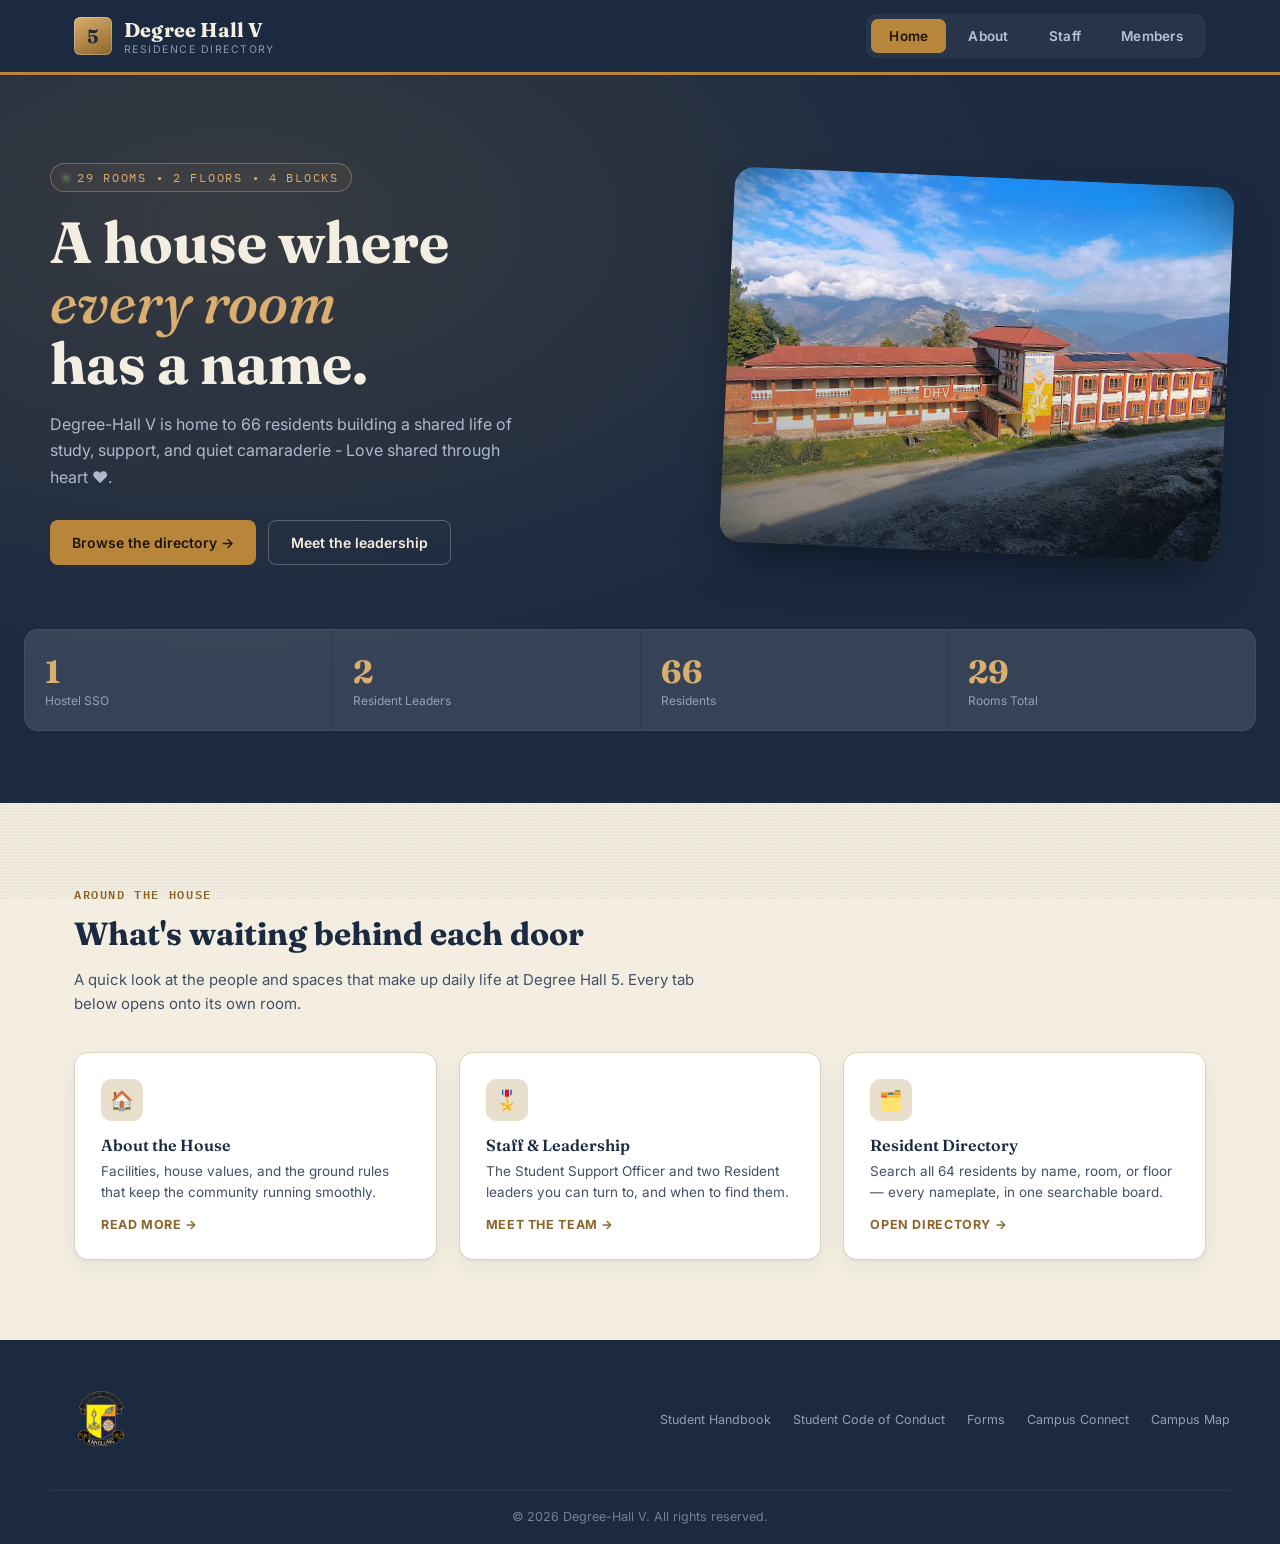
==== index.html @ eb8ad2de "Add new files and update website" ====
<!DOCTYPE html>
<html lang="en">
<head>
<meta charset="UTF-8">
<meta name="viewport" content="width=device-width, initial-scale=1.0">
<title>Degree Hall 5 — Residence Directory</title>
<link rel="preconnect" href="https://fonts.googleapis.com">
<link href="https://fonts.googleapis.com/css2?family=Fraunces:ital,opsz,wght@0,9..144,500;0,9..144,600;0,9..144,700;0,9..144,900;1,9..144,500&family=Inter:wght@400;500;600;700&family=IBM+Plex+Mono:wght@400;500;600&display=swap" rel="stylesheet">
<link rel="stylesheet" href="styles.css">
</head>
<body>
    <div class="grain"></div>
    <header>
  <div class="nav-wrap">
    <div class="brand">
      <div class="brand-mark">5</div>
      <div>
        <div class="brand-name">Degree Hall V</div>
        <div class="brand-sub">Residence Directory</div>
      </div>
    </div>
    <nav class="tabs" id="tabs-desktop">
      <button class="tab-btn active" data-tab="home">Home</button>
      <button class="tab-btn" data-tab="about">About</button>
      <button class="tab-btn" data-tab="staff">Staff</button>
      <button class="tab-btn" data-tab="members">Members</button>
    </nav>
    <button class="burger" id="burger" aria-label="Open menu">
      <span></span><span></span><span></span>
    </button>
  </div>
  <div class="mobile-tabs" id="tabs-mobile">
    <button class="active" data-tab="home">Home</button>
    <button data-tab="about">About</button>
    <button data-tab="staff">Staff</button>
    <button data-tab="members">Members</button>
  </div>
</header>
<!-- ============ HOME ============ -->
<section class="panel active" id="panel-home">
  <div class="hero">
    <div class="hero-inner">
      <div>
        <span class="eyebrow"><span class="dot"></span>29 rooms &bull; 2 Floors &bull; 4 Blocks</span>
        <h1>A house where<br><em>every room</em><br>has a name.</h1>
        <p>Degree-Hall V is home to 66 residents building a shared life of study, support, and quiet camaraderie - Love shared through heart ❤.</p>
        <div class="hero-btns">
          <button class="btn btn-brass" data-tab="members">Browse the directory &rarr;</button>
          <button class="btn btn-ghost" data-tab="staff">Meet the leadership</button>
        </div>
      </div>

      <div class="hero-visual">
        <div class="hero-photo">
          <img id="hero-slideshow" src="dh5.jpeg" alt="Sherubtse College">
        </div>
      </div>
    </div>

    <div class="stat-strip">
      <div class="stat-cell"><div class="num">1</div><div class="lbl">Hostel SSO</div></div>
      <div class="stat-cell"><div class="num">2</div><div class="lbl">Resident Leaders</div></div>
      <div class="stat-cell"><div class="num">66</div><div class="lbl">Residents</div></div>
      <div class="stat-cell"><div class="num">29</div><div class="lbl">Rooms Total</div></div>
    </div>
  </div>

  <div class="home-teaser">
    <div class="section-head">
      <span class="kicker">Around the house</span>
      <h2>What's waiting behind each door</h2>
      <p>A quick look at the people and spaces that make up daily life at Degree Hall 5. Every tab below opens onto its own room.</p>
    </div>
    <div class="teaser-grid">
      <div class="teaser-card">
        <div class="ico">🏠</div>
        <h4>About the House</h4>
        <p>Facilities, house values, and the ground rules that keep the community running smoothly.</p>
        <a class="more" data-tab="about" href="#">Read more →</a>
      </div>
      <div class="teaser-card">
        <div class="ico">🎖️</div>
        <h4>Staff & Leadership</h4>
        <p>The Student Support Officer and two Resident leaders you can turn to, and when to find them.</p>
        <a class="more" data-tab="staff" href="#">Meet the team →</a>
      </div>
      <div class="teaser-card">
        <div class="ico">🗂️</div>
        <h4>Resident Directory</h4>
        <p>Search all 64 residents by name, room, or floor — every nameplate, in one searchable board.</p>
        <a class="more" data-tab="members" href="#">Open directory →</a>
      </div>
    </div>
  </div>
</section>

<!-- ============ ABOUT ============ -->
<section class="panel" id="panel-about">
  <div class="about-hero">
    <div class="wrap">
      <div class="section-head">
        <span class="kicker">About Degree Hall 5</span>
        <h2>Built for study. Kept for community.</h2>
        <p>Degree-Hall V pairs quiet, functional spaces with the shared amenities a residence hall actually needs — no more, no less.</p>
      </div>

      <div class="facts-band wrap">
    <div class="facts-layout">
      <div class="facts-card">
        <div class="facts-header">
          <span class="kicker">Hostel Record</span>
          <h2>Official Details</h2>
        </div>
        <div class="facts-grid">
          <div class="fact">
            <div class="f-label">Name</div>
            <div class="f-value">Degree Hall 5</div>
          </div>
          <div class="fact">
            <div class="f-label">ESTD</div>
            <div class="f-value mono">1968</div>
          </div>
          <div class="fact">
            <div class="f-label">Category</div>
            <div class="f-value">Female</div>
          </div>
          <div class="fact">
            <div class="f-label">Capacity</div>
            <div class="f-value mono">64</div>
          </div>
          <div class="fact">
            <div class="f-label">Latitude</div>
            <div class="f-value mono">27.288&deg;</div>
          </div>
          <div class="fact">
            <div class="f-label">Longitude</div>
            <div class="f-value mono">91.523&deg;</div>
          </div>
        </div>
        <div class="facts-desc">
          <div class="f-label">Description</div>
          <p>Constructed by the DANTAK Project with funding from the Government of India at a cost of Nu. 3,935,155, and renovated in 2010 by M/s Tshering Construction at a cost of Nu. 865,074.94.</p>
        </div>
      </div>

      <div class="facts-photo">
        <img src="https://finalmap.sherubtse.edu.bt/images/E__Year%204,%20Sem%20II_Intern_campus%20map_images_hostel_dh5.jpeg" alt="Degree Hall 5 building" loading="lazy">
      </div>
    </div>
  </div>
  
      <div class="facil-grid">
        <div class="facil-card">
          <div class="ico">📶</div>
          <h4>High-Speed Wi-Fi</h4>
          <p>24/7 dedicated fibre internet reaching every room, floor to floor.</p>
        </div>
        <div class="facil-card">
          <div class="ico">🏠</div>
          <h4>Common Room</h4>
          <p>A shared social lounge designed for building community.</p>
        </div>
        <div class="facil-card">
          <div class="ico">🍽️</div>
          <h4>Mess & Dining</h4>
          <p>Hygienic and wholesome daily meals served from the kitchen.</p>
        </div>
        <div class="facil-card">
          <div class="ico">🎯</div>
          <h4>First Aid</h4>
          <p>Fully stocked emergency medical supplies and immediate basic care accessible 24/7.</p>
        </div>
      </div>
    </div>
  </div>

  

  <div class="values-band wrap">
    <div class="section-head">
      <span class="kicker">House values</span>
      <h2>What we ask of each other</h2>
    </div>
    <div class="values-list">
      <div class="value-item">
        <h4>Curfew & Silent hours, kept</h4>
        <p>9 PM–7 AM 24/7 by everyone and for everyone.</p>
      </div>
      <div class="value-item">
        <h4>Shared spaces, shared upkeep</h4>
        <p>Store room and common room stay usable because residents leave them the way they found them.</p>
      </div>
      <div class="value-item">
        <h4>An open door to staff</h4>
        <p>The SSO's office and both student leaders are reachable every day — no issue is too small to raise.</p>
      </div>
    </div>
  </div>

  <div class="rules-panel">
    <h3>House Guidelines at a Glance</h3>
    <ul>
      <li>Residents should stay and maintain silence from 9:00 PM till 7:00 AM</li>
      <li>Zero tolerance to smoking & drugs</li>
      <li>Zero tolerance to ragging and bullying</li>
      <li>No open flames or unregistered appliances</li>
      <li>Recycling sorted at the bin station</li>
      <li>No visiters allowed unless under genuine circumstances</li>
      <li>No tresspassing</li>
      <li>Pets not allowed</li>
    </ul>
  </div>
</section>

<!-- ============ STAFF ============ -->
<section class="panel" id="panel-staff">
  <div class="staff-hero wrap">
    <div class="section-head">
      <span class="kicker">Administration & Leadership</span>
      <h2>Who's looking after the hall</h2>
      <p>One student service officer (SSO) and two student leaders share responsibility for welfare, facilities, and everyday operations.</p>
    </div>

    <div class="staff-grid">
      <div class="staff-card sso" data-staff-id="sso">
        <span class="role-chip staffchip">Staff</span>
        <div class="avatar"><img src="image/deki_dema.jpg" alt="Deki Dema" onerror="this.onerror=null;this.src='https://api.dicebear.com/9.x/notionists/svg?seed=sso&backgroundColor=7A2E2E,5A1F1F&backgroundType=gradientLinear';"></div>
        <h3>Deki Dema</h3>
        <div class="staff-role">Student Service Officer (SSO)</div>
        <div class="staff-meta">
          Office: Faculty Block 1, <span class="mono">Ground Floor</span><br>
          Hours: <span class="mono">Mon–Fri, 9:00–16:30</span><br>
          Handles: welfare, escalations, external liaison
        </div>
         <div class="contact-line">
          <a class="wa-icon" href="https://wa.me/97517348960" target="_blank" rel="noopener" title="Message on WhatsApp" onclick="event.stopPropagation();">
            <svg viewBox="0 0 32 32" width="16" height="16" fill="currentColor"><path d="M16.02 3C9.4 3 4 8.4 4 15.02c0 2.3.64 4.44 1.75 6.28L4 29l7.87-1.7a11.9 11.9 0 0 0 4.15.74h.01c6.62 0 12.02-5.4 12.02-12.02C28.05 8.4 22.64 3 16.02 3zm0 21.8h-.01a9.7 9.7 0 0 1-4.94-1.35l-.35-.21-4.67 1.01 1-4.55-.23-.37a9.7 9.7 0 0 1-1.49-5.31c0-5.4 4.4-9.8 9.8-9.8a9.7 9.7 0 0 1 6.93 2.87 9.7 9.7 0 0 1 2.86 6.92c0 5.4-4.4 9.79-9.9 9.79zm5.36-7.34c-.29-.15-1.74-.86-2-.96-.27-.1-.47-.15-.66.15-.2.29-.76.95-.93 1.15-.17.2-.34.22-.63.07-.29-.15-1.23-.45-2.34-1.44-.86-.77-1.45-1.72-1.62-2.01-.17-.29-.02-.45.13-.6.13-.13.29-.34.44-.51.15-.17.2-.29.29-.49.1-.2.05-.37-.02-.51-.07-.15-.66-1.58-.9-2.17-.24-.57-.48-.49-.66-.5h-.56c-.2 0-.51.07-.78.37-.27.29-1.02 1-1.02 2.43s1.05 2.82 1.19 3.01c.15.2 2.07 3.16 5.02 4.43.7.3 1.25.48 1.68.61.7.22 1.34.19 1.84.12.56-.08 1.74-.71 1.98-1.4.25-.68.25-1.27.17-1.4-.07-.12-.27-.2-.56-.35z"/></svg>
          </a>
          <span class="mono">+975-17348960</span>
        </div>
        <span class="view-hint">View profile →</span>
      </div>

      <div class="staff-card leader" data-staff-id="alex">
        <span class="role-chip leaderchip">Leader</span>
        <div class="avatar"><img src="image/tshering_om.jpg" alt="Ms. Tshering Om" onerror="this.onerror=null;this.src='https://api.dicebear.com/9.x/notionists/svg?seed=alex&backgroundColor=4C6B52,31473A&backgroundType=gradientLinear';"></div>
        <h3>Ms. Tshering Om</h3>
        <div class="staff-role">Resident Leader</div>
        <div class="staff-meta">
          DSDA &bull; Year 4<br>
          Oversees: member welfare & welfare activities
        </div>
        <div class="contact-line">
          <a class="wa-icon" href="https://wa.me/97517468810" target="_blank" rel="noopener" title="Message on WhatsApp" onclick="event.stopPropagation();">
            <svg viewBox="0 0 32 32" width="16" height="16" fill="currentColor"><path d="M16.02 3C9.4 3 4 8.4 4 15.02c0 2.3.64 4.44 1.75 6.28L4 29l7.87-1.7a11.9 11.9 0 0 0 4.15.74h.01c6.62 0 12.02-5.4 12.02-12.02C28.05 8.4 22.64 3 16.02 3zm0 21.8h-.01a9.7 9.7 0 0 1-4.94-1.35l-.35-.21-4.67 1.01 1-4.55-.23-.37a9.7 9.7 0 0 1-1.49-5.31c0-5.4 4.4-9.8 9.8-9.8a9.7 9.7 0 0 1 6.93 2.87 9.7 9.7 0 0 1 2.86 6.92c0 5.4-4.4 9.79-9.9 9.79zm5.36-7.34c-.29-.15-1.74-.86-2-.96-.27-.1-.47-.15-.66.15-.2.29-.76.95-.93 1.15-.17.2-.34.22-.63.07-.29-.15-1.23-.45-2.34-1.44-.86-.77-1.45-1.72-1.62-2.01-.17-.29-.02-.45.13-.6.13-.13.29-.34.44-.51.15-.17.2-.29.29-.49.1-.2.05-.37-.02-.51-.07-.15-.66-1.58-.9-2.17-.24-.57-.48-.49-.66-.5h-.56c-.2 0-.51.07-.78.37-.27.29-1.02 1-1.02 2.43s1.05 2.82 1.19 3.01c.15.2 2.07 3.16 5.02 4.43.7.3 1.25.48 1.68.61.7.22 1.34.19 1.84.12.56-.08 1.74-.71 1.98-1.4.25-.68.25-1.27.17-1.4-.07-.12-.27-.2-.56-.35z"/></svg>
          </a>
          <span class="mono">+975-17468810</span>
        </div>
        <span class="view-hint">View profile →</span>
      </div>

      <div class="staff-card leader" data-staff-id="david">
        <span class="role-chip leaderchip">Leader</span>
        <div class="avatar"><img src="image/chimi.jpeg" alt="Alex Morgan" onerror="this.onerror=null;this.src='https://api.dicebear.com/9.x/notionists/svg?seed=alex&backgroundColor=4C6B52,31473A&backgroundType=gradientLinear';"></div>
        <h3>Ms. Chimi Lhamo Lama</h3>
        <div class="staff-role">Resident Leader</div>
        <div class="staff-meta">
          BSc in Life Science &bull; Year 3<br>
          Oversees: member welfare & welfare activities
        </div>
        <div class="contact-line">
          <a class="wa-icon" href="https://wa.me/97577798943" target="_blank" rel="noopener" title="Message on WhatsApp" onclick="event.stopPropagation();">
            <svg viewBox="0 0 32 32" width="16" height="16" fill="currentColor"><path d="M16.02 3C9.4 3 4 8.4 4 15.02c0 2.3.64 4.44 1.75 6.28L4 29l7.87-1.7a11.9 11.9 0 0 0 4.15.74h.01c6.62 0 12.02-5.4 12.02-12.02C28.05 8.4 22.64 3 16.02 3zm0 21.8h-.01a9.7 9.7 0 0 1-4.94-1.35l-.35-.21-4.67 1.01 1-4.55-.23-.37a9.7 9.7 0 0 1-1.49-5.31c0-5.4 4.4-9.8 9.8-9.8a9.7 9.7 0 0 1 6.93 2.87 9.7 9.7 0 0 1 2.86 6.92c0 5.4-4.4 9.79-9.9 9.79zm5.36-7.34c-.29-.15-1.74-.86-2-.96-.27-.1-.47-.15-.66.15-.2.29-.76.95-.93 1.15-.17.2-.34.22-.63.07-.29-.15-1.23-.45-2.34-1.44-.86-.77-1.45-1.72-1.62-2.01-.17-.29-.02-.45.13-.6.13-.13.29-.34.44-.51.15-.17.2-.29.29-.49.1-.2.05-.37-.02-.51-.07-.15-.66-1.58-.9-2.17-.24-.57-.48-.49-.66-.5h-.56c-.2 0-.51.07-.78.37-.27.29-1.02 1-1.02 2.43s1.05 2.82 1.19 3.01c.15.2 2.07 3.16 5.02 4.43.7.3 1.25.48 1.68.61.7.22 1.34.19 1.84.12.56-.08 1.74-.71 1.98-1.4.25-.68.25-1.27.17-1.4-.07-.12-.27-.2-.56-.35z"/></svg>
          </a>
          <span class="mono">77798943</span>
        </div>
        <span class="view-hint">View profile →</span>
      </div>
    </div>

    <div class="office-hours">
      <div class="oh-col">
        <h4>Drop-in hours</h4>
        <p>SSO office — Mon-Fri, 9:00-4:30 PM (Visit office or contact via WhatsApp)<br>Leaders — evenings after 5:00 PM (or Contact via WhatsApp-24/7)</p>
      </div>
      <div class="oh-col">
        <h4>Emergencies</h4>
        <p>Notify the resident leaders first and then inform SSO.</p>
      </div>
      <div class="oh-col">
        <h4>Maintenance</h4>
        <p>Log requests with your floor leader; urgent repairs (water, electrical) go straight to the RLs.</p>
      </div>
    </div>
  </div>
</section>

<!-- ============ MEMBERS ============ -->
<section class="panel" id="panel-members">
  <div class="members-hero wrap">
    <div class="section-head">
      <span class="kicker">Resident Directory</span>
      <h2>64 Members, 29 rooms</h2>
      <p>Search by name or room number, or narrow down to a single block.</p>
    </div>

    <div class="controls">
      <input type="text" id="search-input" placeholder="Search by name or room…">
      <div class="chip-row" id="floor-filters">
        <button class="chip active" data-floor="all">All Blocks</button>
        <button class="chip" data-floor="1">Block 1</button>
        <button class="chip" data-floor="2">Block 2</button>
        <button class="chip" data-floor="3">Block 3</button>
        <button class="chip" data-floor="4">Block 4</button>
      </div>
    </div>

    <div class="result-count" id="result-count"></div>
    <div class="board" id="board"></div>
    <div class="empty-state" id="empty-state" style="display:none;">
      <div class="big">🔍</div>
      <p>No residents match that search.</p>
    </div>
  </div>
</section>

<!-- ============ PROFILE (full page) ============ -->
<section class="panel" id="panel-profile">
  <div class="wrap profile-wrap">
    <button class="back-link" id="profile-back">&larr; <span id="back-label">Back</span></button>
    <div class="profile-card" id="profile-content"></div>
    <div class="privacy-note">
      <span class="pn-ico">🔒</span>
      <span><strong>For hostel use only.</strong> This page exists solely for internal hostel profile purposes. All residents are aware of how their information is used here, and this data must not be copied, shared, or distributed outside official hostel use without permission.</span>
    </div>
  </div>
</section>

<!-- ============ FORMS ============ -->
<section class="panel" id="panel-forms">
  <div class="about-hero">
    <div class="wrap">
      <div class="section-head">
        <span class="kicker">Downloads</span>
        <h2>Hostel Forms</h2>
        <p>Common request and registration forms for Degree Hall 5 residents. Download, fill in, and submit to the SSO's office or your resident leader.</p>
      </div>

      <div class="facil-grid">
        
        <a class="facil-card form-card" href="Student-Leave-Form.pdf" target="_blank" rel="noopener">
          <div class="ico">🧳</div>
          <h4>Student Leave Form</h4>
          <p>Submit leave application for academic absence.</p>
          <span class="form-dl">Download PDF ↓</span>
        </a>
        <a class="facil-card form-card" href="Student-Travel-Form.pdf" target="_blank" rel="noopener">
          <div class="ico">🛫</div>
          <h4>Student Travel Form</h4>
          <p>Apply for official student travel permission.</p>
          <span class="form-dl">Download PDF ↓</span>
        </a>
        <a class="facil-card form-card" href="SherubtseCollege_ToR_NewStudents-3.pdf" target="_blank" rel="noopener">
          <div class="ico">📋</div>
          <h4>New Student (ToR)</h4>
          <p>Access and download the official Transcript of Records form for new students.</p>
          <span class="form-dl">Download PDF ↓</span>
        </a>
        <a class="facil-card form-card" href="Admission-Undertaking-Form.pdf" target="_blank" rel="noopener">
          <div class="ico">🗒️</div>
          <h4>Admission Undertaking</h4>
          <p>Submit the official admission undertaking and declaration form for enrollment.</p>
          <span class="form-dl">Download PDF ↓</span>
        </a>
        <a class="facil-card form-card" href="New-Student-Clearance-form.pdf" target="_blank" rel="noopener">
          <div class="ico">📝</div>
          <h4>Clearance Certificate</h4>
          <p>Apply for official college clearance certification.</p>
          <span class="form-dl">Download PDF ↓</span>
        </a>
        <a class="facil-card form-card" href="Character-Certificate-Form.pdf" target="_blank" rel="noopener">
          <div class="ico">🏅</div>
          <h4>Character Certificate</h4>
          <p>Request student character certification.</p>
          <span class="form-dl">Download PDF ↓</span>
        </a>
  
      </div>
    </div>
  </div>
</section>
 
<footer>
  <div class="foot-inner">

    <!-- Top row -->
    <div class="foot-top">

      <!-- Sherubtse Logo -->
      <a
        href="https://www.sherubtse.edu.bt/"
        target="_blank"
        rel="noopener noreferrer"
        class="sherubtse-logo-link"
        aria-label="Visit Sherubtse College website"
      >
        <img
          src="image/logo.png"
          alt="Sherubtse College"
          class="sherubtse-logo"
        >
      </a>

      <!-- Footer Links -->
      <div class="foot-links">
        <a href="Student-Handbook-2025-2026-non-Academic.pdf">
          Student Handbook
        </a>

        <a href="RUB-Student-Code-of-Conduct-July-2022.pdf">
          Student Code of Conduct
        </a>

        <a href="#" data-tab="forms">
          Forms
        </a>

        <a href="https://campusconnect.sherubtse.edu.bt/">
          Campus Connect
        </a>

        <a
          href="https://finalmap.sherubtse.edu.bt/"
          target="_blank"
          rel="noopener noreferrer"
        >
          Campus Map
        </a>
      </div>

    </div>

    <!-- Copyright -->
    <p class="copyright">
      &copy; 2026 Degree-Hall V. All rights reserved.
    </p>

  </div>
</footer>

<script>
  /* ---------- TAB SWITCHING ---------- */
  let lastRealTab = 'home'; // tracks last non-profile tab, for the profile "back" link

  function activateTab(tab, opts){
    opts = opts || {};
    document.querySelectorAll('.panel').forEach(p => p.classList.remove('active'));
    document.getElementById('panel-' + tab).classList.add('active');
    document.querySelectorAll('#tabs-desktop .tab-btn').forEach(b => b.classList.toggle('active', b.dataset.tab === tab));
    document.querySelectorAll('#tabs-mobile button').forEach(b => b.classList.toggle('active', b.dataset.tab === tab));
    document.getElementById('tabs-mobile').classList.remove('open');
    if(tab !== 'profile') lastRealTab = tab;
    window.scrollTo({top:0, behavior:'instant' in window ? 'instant' : 'auto'});
  }
  document.querySelectorAll('[data-tab]').forEach(el=>{
    el.addEventListener('click', (e)=>{
      e.preventDefault();
      activateTab(el.dataset.tab);
    });
  });
  document.getElementById('burger').addEventListener('click', ()=>{
    document.getElementById('tabs-mobile').classList.toggle('open');
  });

  const heroImages = [
  "dh5.jpeg",
  "dh-5.jpg",
  "football.jpg",
  "welcom.jpg",
  "return.jpg",
  "orientation.jpg"
];

let heroIndex = 0;
const heroImage = document.getElementById("hero-slideshow");

setInterval(() => {

  // Slide current image upward
  heroImage.style.transform = "translateY(-100%)";

  setTimeout(() => {

    // Change image
    heroIndex = (heroIndex + 1) % heroImages.length;
    heroImage.src = heroImages[heroIndex];

    // Instantly move new image below
    heroImage.style.transition = "none";
    heroImage.style.transform = "translateY(100%)";

    // Force browser repaint
    heroImage.offsetHeight;

    // Slide new image upward
    heroImage.style.transition = "transform 0.45s ease";
    heroImage.style.transform = "translateY(0)";

  }, 450);

}, 4000);

  /* ---------- MEMBER DATA ---------- */
  const passions = ["Photography","Basketball","Reading","Painting","Football","Chess","Debate","Music","Coding","Hiking","Dance","Volleyball","Poetry","Robotics","Badminton","Singing","Cricket","Yoga","Baking","Sketching"];
  const quotes = [
    "Do small things with great love.",
    "Stay curious, stay kind.",
    "Progress, not perfection.",
    "Every sunrise is a new page.",
    "Work hard in silence, let the results speak.",
    "Kindness is a language everyone understands.",
    "Dream big, start small, act now.",
    "Growth begins at the edge of comfort.",
    "Small steps still move you forward.",
    "Be a light for someone's dark day.",
    "Learn like you'll live forever.",
    "Slow progress is still progress.",
    "Choose courage over comfort.",
    "Let your work speak for itself.",
    "Be the reason someone smiles today."
  ];

  // Room-range colour bands, matching the four hostel blocks.
  const roomPalette = {
    1:["#B8863B","#8C6529"], // Block 1 — Rooms 1–7
    2:["#4C6B52","#31473A"], // Block 2 — Rooms 9–14
    3:["#7A2E2E","#5A1F1F"], // Block 3 — Rooms 16–21
    4:["#5C4B7A","#3E3355"]  // Block 4 — Rooms 23–29
  };
  function blockFor(room){
    const num = parseInt(room, 10);
    if(isNaN(num)) return 4;
    if(num >= 1 && num <= 7) return 1;
    if(num >= 9 && num <= 14) return 2;
    if(num >= 16 && num <= 21) return 3;
    return 4;
  }
  function paletteFor(room){
    return roomPalette[blockFor(room)];
  }

  function avatarUrl(seed, c1, c2){
    const bg1 = c1.replace('#','');
    const bg2 = c2.replace('#','');
    return `https://api.dicebear.com/9.x/notionists/svg?seed=${encodeURIComponent(seed)}&backgroundColor=${bg1},${bg2}&backgroundType=gradientLinear`;
  }

  function whatsappLink(waNumber){
    return waNumber ? `https://wa.me/${waNumber}` : '';
  }

  // WhatsApp icon, linked to the resident's number. Returns '' when no number is on file.
  function whatsappIcon(waNumber){
    if(!waNumber) return '';
    return `<a class="wa-icon" href="${whatsappLink(waNumber)}" target="_blank" rel="noopener" title="Message on WhatsApp" onclick="event.stopPropagation();">
      <svg viewBox="0 0 32 32" width="16" height="16" fill="currentColor"><path d="M16.02 3C9.4 3 4 8.4 4 15.02c0 2.3.64 4.44 1.75 6.28L4 29l7.87-1.7a11.9 11.9 0 0 0 4.15.74h.01c6.62 0 12.02-5.4 12.02-12.02C28.05 8.4 22.64 3 16.02 3zm0 21.8h-.01a9.7 9.7 0 0 1-4.94-1.35l-.35-.21-4.67 1.01 1-4.55-.23-.37a9.7 9.7 0 0 1-1.49-5.31c0-5.4 4.4-9.8 9.8-9.8a9.7 9.7 0 0 1 6.93 2.87 9.7 9.7 0 0 1 2.86 6.92c0 5.4-4.4 9.79-9.9 9.79zm5.36-7.34c-.29-.15-1.74-.86-2-.96-.27-.1-.47-.15-.66.15-.2.29-.76.95-.93 1.15-.17.2-.34.22-.63.07-.29-.15-1.23-.45-2.34-1.44-.86-.77-1.45-1.72-1.62-2.01-.17-.29-.02-.45.13-.6.13-.13.29-.34.44-.51.15-.17.2-.29.29-.49.1-.2.05-.37-.02-.51-.07-.15-.66-1.58-.9-2.17-.24-.57-.48-.49-.66-.5h-.56c-.2 0-.51.07-.78.37-.27.29-1.02 1-1.02 2.43s1.05 2.82 1.19 3.01c.15.2 2.07 3.16 5.02 4.43.7.3 1.25.48 1.68.61.7.22 1.34.19 1.84.12.56-.08 1.74-.71 1.98-1.4.25-.68.25-1.27.17-1.4-.07-.12-.27-.2-.56-.35z"/></svg>
    </a>`;
  }

  const members = [
    { name:'Phakchok Dolma', room:'1', course:'BSc in Mathematics', year:'Year 1', phone:'17483827', whatsapp:'97517483827', dob:'10 October 2007', passion:'Dancing', quote:'Be Positive' },
    { name:'Tshering Pelden', room:'2', course:'BSc in Chemistry', year:'Year 1', phone:'77475031', whatsapp:'97577475031', dob:'1 August 2007', passion:'Dancing', quote:'-' },
    { name:'Roma Ghalley', room:'2', course:'BSc in Chemistry', year:'Year 1', phone:'16114341', whatsapp:'97516114341', dob:'9 Febraury 2007', passion:'-', quote:'-' },
    { name:'Chhimi Om Doya', room:'2', course:'DSDA', year:'Year 1', phone:'17744055', whatsapp:'97517744055', dob:'28 December 2007', passion:'Drawing', quote:'Among flowers, the cherry blossom; among people, the warrior.' },
    { name:'Chimi Zangmo Norbu', room:'3', course:'BSc in Chemistry', year:'Year 1', phone:'17233340', whatsapp:'97517233340', dob:'20 August 2006', passion:'Phtotography and playing badminton', quote:'Life is simple but we make it complicated' },
    { name:'Tshering Choden', room:'3', course:'BSc in Chemistry', year:'Year 1', phone:'17973784', whatsapp:'97517973784', dob:'7 July 2007', passion:'Travelling', quote:'-' },
    { name:'Phuntsho Wangmo', room:'3', course:'DSDA', year:'Year 1', phone:'17889569', whatsapp:'97517889569', dob:'7 December 2006', passion:'-', quote:'-' },
    { name:'Dechen Shingdan', room:'4', course:'BSc in Life Science', year:'Year 1', phone:'17842476', whatsapp:'97517842476', dob:'-', passion:'-', quote:'-' },
    { name:'Tshering Yangzom', room:'4', course:'BSc in Life Science', year:'Year 1', phone:'77616079', whatsapp:'97577616079', dob:'8 July 2006', passion:'watching dramas and movies', quote:'Love yourself first!' },
    { name:'Nima Zangmo', room:'5', course:'BSc in Chemistry', year:'Year 1', phone:'17368830', whatsapp:'97517368830', dob:'19 Febraury 2006', passion:'-', quote:'-' },
    { name:'Tashi Wangmo', room:'5', course:'BSc in Mathematics', year:'Year 1', phone:'17678065', whatsapp:'97517678065', dob:'6 June 2007', passion:'-', quote:'-' },
    { name:'Manisha Rai', room:'6', course:'BSc in Chemistry', year:'Year 1', phone:'17537920', whatsapp:'97517537920', dob:'25 January 2006', passion:'Travelling', quote:'Romanticizing my little life.' },
    { name:'Sarita Subba', room:'6', course:'BSc in Physics', year:'Year 1', phone:'17328454', whatsapp:'97517328454', dob:'16 March 2007', passion:'dancing and watching drama', quote:'Be good' },
    { name:'Kalpana Rai', room:'6', course:'BSc in Physics', year:'Year 1', phone:'17744715', whatsapp:'97517744715', dob:'13 September 2005', passion:'-', quote:'-' },
    { name:'Pema Wangmo', room:'7', course:'BSc in Life Science', year:'Year 1', phone:'17913078', whatsapp:'97517913078', dob:'22 June 2004', passion:'Travelling', quote:'-' },
    { name:'Pema Tshomo', room:'7', course:'BSc in Life Science', year:'Year 1', phone:'77712847', whatsapp:'97577712847', dob:'-', passion:'-', quote:'-' },
    { name:'Tshering Yangchen', room:'7', course:'BSc in Life Science', year:'Year 1', phone:'77634400', whatsapp:'97577634400', dob:'-', passion:'-', quote:'-' },
    { name:'Dorji Zangmo', room:'9', course:'BSc in Life Science', year:'Year 1', phone:'17713411', whatsapp:'97517713411', dob:'1 December 2006', passion:'esports and raising animals', quote:'Coexist with Passion.' },
    { name:'Tshewang Choden', room:'9', course:'BSc in Life Science', year:'Year 1', phone:'17467085', whatsapp:'97517467085', dob:'-', passion:'-', quote:'-' },
    { name:'Pema Lhaden', room:'9', course:'BSc in Physics', year:'Year 1', phone:'77712744', whatsapp:'97577712744', dob:'-', passion:'Reading', quote:'-' },
    { name:'Tshelthrim Lhamo', room:'10', course:'BSc in Chemistry', year:'Year 1', phone:'17768517', whatsapp:'97517768517', dob:'-', passion:'-', quote:'-' },
    { name:'Jigme Yozer Wangmo', room:'10', course:'BSc in Life Science', year:'Year 1', phone:'77397716', whatsapp:'97577397716', dob:'-', passion:'-', quote:'-' },
    { name:'Needha Zangmo', room:'11', course:'BSc in Life Science', year:'Year 1', phone:'17685046', whatsapp:'97517685046', dob:'31 October 2006', passion:'-', quote:'-' },
    { name:'Roshni Ghalley', room:'11', course:'BSc in Life Science', year:'Year 1', phone:'17507577', whatsapp:'97517507577', dob:'-', passion:'-', quote:'-' },
    { name:'Tshering Tshomo', room:'11', course:'BSc in Chemistry', year:'Year 1', phone:'17341272', whatsapp:'97517341272', dob:'18 September 2006', passion:'-', quote:'-' },
    { name:'Karma Yangdon', room:'12', course:'BSc in Chemistry', year:'Year 1', phone:'77675529', whatsapp:'97577675529', dob:'29 April 2007', passion:'-', quote:'-' },
    { name:'Tshechi Lhamo', room:'12', course:'BSc in Mathematics', year:'Year 1', phone:'16123441', whatsapp:'97516123441', dob:'-', passion:'-', quote:'-' },
    { name:'Tashi Yangzom', room:'13', course:'BSc in Life Science', year:'Year 1', phone:'77810883', whatsapp:'97577810883', dob:'23 May 2006', passion:'Dancing, nail tech and bartender ', quote:'Grow & Glow.' },
    { name:'Diya Sharma', room:'13', course:'BSc in Life Science', year:'Year 1', phone:'17751271', whatsapp:'97517751271', dob:'26 July 2007', passion:'Reading', quote:'Still becoming' },
    { name:'Junu Tamang', room:'13', course:'BSc in Physics', year:'Year 1', phone:'77439901', whatsapp:'97577439901', dob:'5 September 2006', passion:'Learning Guiter', quote:'Bloom Anyway' },
    { name:'Deki Choden', room:'14', course:'BSc in Life Science', year:'Year 1', phone:'17719325', whatsapp:'97517719325', dob:'-', passion:'-', quote:'-' },
    { name:'Dawa Yangki', room:'14', course:'DSDA', year:'Year 1', phone:'16123213', whatsapp:'97516123213', dob:'-', passion:'-', quote:'-' },
    { name:'Dechen Yuden', room:'14', course:'DSDA', year:'Year 1', phone:'77683666', whatsapp:'97577683666', dob:'-', passion:'-', quote:'-' },
    { name:'Dawa Choden', room:'16', course:'BSc in Chemistry', year:'Year 3', phone:'17366758', whatsapp:'97517366758', dob:'15 May 2005', passion:'Cooking', quote:'Care yourself FIRST ladies' },
    { name:'Karma Deki', room:'17', course:'BSc in Mathematics', year:'Year 1', phone:'17924542', whatsapp:'97517924542', dob:'1 May 2006', passion:'Sports', quote:'Be Yourself' },
    { name:'Sangay Chom', room:'17', course:'BSc in Mathematics', year:'Year 1', phone:'17556602', whatsapp:'97517556602', dob:'4 August 2006', passion:'Writing', quote:'Keep Going.' },
    { name:'Kinley Peldon', room:'17', course:'BSc in Mathematics', year:'Year 1', phone:'17415114', whatsapp:'97517415114', dob:'27 January 2007', passion:'Hiking', quote:'Believe in Yourself.' },
    { name:'Tshering Dechen', room:'18', course:'DCPM', year:'Year 2', phone:'77412221', whatsapp:'97577412221', dob:'24 October 2006', passion:'Music', quote:'Be Real' },
    { name:'Kuenzang Pema Yangsel', room:'19', course:'DSDA', year:'Year 1', phone:'77315796', whatsapp:'97577315796', dob:'30 January 2008', passion:'Dancing', quote:'Good things take time :))' },
    { name:'Ngawang Tshering Dolkar', room:'19', course:'DSDA', year:'Year 1', phone:'77456955', whatsapp:'97577456955', dob:'15 September 2007', passion:'Gaming', quote:'Spread Kindness.' },
    { name:'Sonam Deki', room:'20', course:'BSc in Physics', year:'Year 1', phone:'77627353', whatsapp:'97577627353', dob:'9 August 2007', passion:'Cooking', quote:'Keeping Going' },
    { name:'Sonam Choeki', room:'20', course:'DCPM', year:'Year 1', phone:'77632140', whatsapp:'97577632140', dob:'26 January 2007', passion:'reading and writing ', quote:'Heavy trials make you strong.' },
    { name:'Passang', room:'21', course:'BSc in Mathematics', year:'Year 1', phone:'17558661', whatsapp:'97517558661', dob:'21 May 2006', passion:'Watching Dramas', quote:'Die with memories, not dreams' },
    { name:'Puja Mishra', room:'21', course:'BSc in Mathematics', year:'Year 1', phone:'17635404', whatsapp:'97517635404', dob:'2 September 2006', passion:'listening to music🎧🎶', quote:'Sometimes, all you need is good music and a little peace.' },
    { name:'Yoezer Dema', room:'21', course:'BSc in Physics', year:'Year 1', phone:'17314780', whatsapp:'97517314780', dob:'15 Febraury 2008', passion:'Watching Movies', quote:'Cheers to youth!' },
    { name:'Tashi Deki', room:'23', course:'BSc in Physics', year:'Year 1', phone:'77694654', whatsapp:'97577694654', dob:'28 October 2007', passion:'crocheting ', quote:'Trust the process.' },
    { name:'Sanjeta Rai', room:'23', course:'BSc in Chemistry', year:'Year 1', phone:'77696083', whatsapp:'97577696083', dob:'16 December 2007', passion:'Reading', quote:'Give your best and God will do the rest.'},
    { name:'Ngawang Choden', room:'23', course:'BSc in Mathematics', year:'Year 1', phone:'17482026', whatsapp:'97517482026', dob:'5 September 2006', passion:'Singing and playing guitar.', quote:'your presence matter' },
    { name:'Yangchen Lhamo', room:'24', course:'BSc in Life Science', year:'Year 1', phone:'17683085', whatsapp:'97517683085', dob:'7 March 2008', passion:'Hiking', quote:'what\'s meant to be will always find its way' },
    { name:'Rigsel Yangki Dorji', room:'24', course:'BSc in Life Science', year:'Year 1', phone:'17254471', whatsapp:'97517254471', dob:'10 April 2009', passion:'Travelling and Reading', quote:'What is done in love, is done well.' },
    { name:'Thinley Zangmo', room:'25', course:'BSc in Mathematics', year:'Year 1', phone:'77728591', whatsapp:'97577728591', dob:'-', passion:'-', quote:'-' },
    { name:'Pema Wangmo', room:'25', course:'BSc in Physics', year:'Year 1', phone:'17542501', whatsapp:'97517542501', dob:'14 December 2006', passion:'Playing guitar & reading ', quote:'Be Humble' },
    { name:'Kinley Lhaden', room:'26', course:'BSc in Life Science', year:'Year 1', phone:'77608735', whatsapp:'97577608735', dob:'-', passion:'-', quote:'-' },
    { name:'Dechen Dema', room:'26', course:'DSDA', year:'Year 1', phone:'77414720', whatsapp:'97577414720', dob:'10 April 2007', passion:'Reading and Dancing.', quote:'Just take one step.' },
    { name:'Pem Lham', room:'26', course:'DSDA', year:'Year 1', phone:'17444788', whatsapp:'97517444788', dob:'6 October 2006', passion:'Reading', quote:'Taking a step back doesnt always make you a loser.' },
    { name:'Ugyen Choden', room:'27', course:'BSc in Physics', year:'Year 1', phone:'77976171', whatsapp:'97577976171', dob:'22 August 2006', passion:'Anime & Cooking', quote:'Shared joy is double joy.' },
    { name:'Karma Yangchen Lhamo', room:'27', course:'DSDA', year:'Year 1', phone:'17913096', whatsapp:'97517913096', dob:'24 October 2007', passion:'-', quote:'Validation' },
    { name:'Kezang Cheki', room:'27', course:'DSDA', year:'Year 1', phone:'77279429', whatsapp:'97577279429', dob:'29 October 2007', passion:'-', quote:'Just Survive' },
    { name:'Kinzang Lhamo', room:'28', course:'BSc in Physics', year:'Year 1', phone:'17332503', whatsapp:'97517332503', dob:'30 June 2007', passion:'Reading', quote:'Anything you do to survive is brave.' },
    { name:'Tshering Lhaden', room:'28', course:'BSc in Physics', year:'Year 1', phone:'17376495', whatsapp:'97517376495', dob:'21 October 2007', passion:'Reading', quote:'"The earth has music for those who listen." ~ Shakespeare' },
    { name:'Passang Lhamo Lepcha', room:'28', course:'DSDA', year:'Year 1', phone:'77848149', whatsapp:'97577848149', dob:'19 May 2006', passion:'Drawing|Sports|Painting ', quote:'"Everything has beauty, but not everyone sees it " ~ CONFUCIUS' },
    { name:'Sangeeta Chhetri', room:'29', course:'BSc in Life Science', year:'Year 1', phone:'17505309', whatsapp:'97517505309', dob:'21 June 2006', passion:'Travelling & Reading', quote:'Bloom at your own pace' },
    { name:'Pema Yangki', room:'29', course:'BSc in Physics', year:'Year 1', phone:'17833296', whatsapp:'97517833296', dob:'-', passion:'-', quote:'-' },
    { name:'Karma Choden', room:'29', course:'BSc in Physics', year:'Year 1', phone:'16139160', whatsapp:'97516139160', dob:'-', passion:'-', quote:'-' },
  ];

  // 👇 REPLACE THESE WITH YOUR ACTUAL PHOTO PATHS, one per resident, in the SAME ORDER as the roster above.
  // Examples: 'images/members/amelia.jpg', 'photos/john.png', 'https://example.com/student.jpg'
  // If a path is missing or the image fails to load, that resident's generated avatar is shown instead.
  const realPhotos = [
    'image/phakchok_dolma.jpeg',  // Phakchok Dolma — Room 1
    'image/tshering_pelden.jpg',  // Tshering Pelden — Room 2
    'image/roma_ghalley.jpg',  // Roma Ghalley — Room 2
    'image/chhimi_om_doya.jpg',  // Chhimi Om Doya — Room 2
    'image/chimi_zangmo_norbu.jpg',  // Chimi Zangmo Norbu — Room 3
    'image/tshering_choden.jpg',  // Tshering Choden — Room 3
    'image/phuntsho_wangmo.jpg',  // Phuntsho Wangmo — Room 3
    'image/dechen_shingdan.jpg',  // Dechen Shingdan — Room 4
    'image/tshering_yangzom.jpg',  // Tshering Yangzom — Room 4
    'image/nima_zangmo.jpg',  // Nima Zangmo — Room 5
    'image/tashi_wangmo.jpg',  // Tashi Wangmo — Room 5
    'image/manisha_rai.jpg',  // Manisha Rai — Room 6
    'image/sarita_subba.jpg',  // Sarita Subba — Room 6
    'image/kalpana_rai.jpg',  // Kalpana Rai — Room 6
    'image/pema_wangmo_ls.jpg',  // Pema Wangmo — Room 7
    'image/pema_tshomo.jpg',  // Pema Tshomo — Room 7
    'image/tshering_yangchen.jpg',  // Tshering Yangchen — Room 7
    'image/dorji_zangmo.jpg',  // Dorji Zangmo — Room 9
    'image/tshewang_choden.jpg',  // Tshewang Choden — Room 9
    'image/pema_lhaden.jpg',  // Pema Lhaden — Room 9
    'image/tshelthrim_lhamo.jpeg',  // Tshelthrim Lhamo — Room 10
    'images/jigme_yozer_wangmo.jpg',  // Jigme Yozer Wangmo — Room 10
    'image/needha_zangmo.jpg',  // Needha Zangmo — Room 11
    'image/roshni_ghalley.jpg',  // Roshni Ghalley — Room 11
    'image/tshering_tshomo.jpg',  // Tshering Tshomo — Room 11
    'image/karma_yangdon.jpg',  // Karma Yangdon — Room 12
    'image/tshechi_lhamo.jpg',  // Tshechi Lhamo — Room 12
    'image/tashi_yangzom.jpg',  // Tashi Yangzom — Room 13
    'image/diya_sharma.jpg',  // Diya Sharma — Room 13
    'image/junu_tamang.jpg',  // Junu Tamang — Room 13
    'image/deki_cheden.jpg',  // Deki Choden — Room 14
    'image/dawa_yangki.jpg',  // Dawa Yangki — Room 14
    'image/dechen_yuden.jpg',  // Dechen Yuden — Room 14
    'image/dawa_choden.jpg',  // Dawa Choden — Room 16
    'image/karma_deki.jpg',  // Karma Deki — Room 17
    'image/sangay_chom.jpg',  // Sangay Chom — Room 17
    'image/kinley_peldon.jpg',  // Kinley Peldon — Room 17
    'image/tshering_dechen.jpg',  // Tshering Dechen — Room 18
    'image/kuenzang_pema_yangsel.jpg',  // Kuenzang Pema Yangsel — Room 19
    'image/ngawang_tshering_dolkar.jpg',  // Ngawang Tshering Dolkar — Room 19
    'image/sonam_deki.jpeg',  // Sonam Deki — Room 20
    'image/sonam_choeki.jpeg',  // Sonam Choeki — Room 20
    'image/passang.jpg',  // Passang — Room 21
    'image/puja_mishra.jpg',  // Puja Mishra — Room 21
    'image/yoezer_dema.jpg',  // Yoezer Dema — Room 21
    'image/tashi_deki.jpeg',  // Tashi Deki — Room 23
    'image/sanjeta_rai.jpg',  // Sanjeta Rai — Room 23
    'image/ngawang_choden.jpg',  // Ngawang Choden — Room 23
    'image/yangchen_lhamo.jpg',  // Yangchen Lhamo — Room 24
    'image/rigsel_yangki_dorji.jpg',  // Rigsel Yangki Dorji — Room 24
    'image/thinley_zangmo.jpg',  // Thinley Zangmo — Room 25
    'image/pema_wangmo_phy.jpg',  // Pema Wangmo — Room 25
    'image/kinley_lhaden.jpeg',  // Kinley Lhaden — Room 26
    'image/dechen_dema.jpeg',  // Dechen Dema — Room 26
    'image/pem_lham.jpeg',  // Pem Lham — Room 26
    'image/ugyen_choden.jpg',  // Ugyen Choden — Room 27
    'image/karma_yangchen_lhamo.jpeg',  // Karma Yangchen Lhamo — Room 27
    'image/kezang_cheki.jpeg',  // Kezang Cheki — Room 27
    'image/kinzang_lhamo.jpeg',  // Kinzang Lhamo — Room 28
    'image/tshering_lhaden.jpg',  // Tshering Lhaden — Room 28
    'image/passang_lhamo_lepcha.jpeg',  // Passang Lhamo Lepcha — Room 28
    'image/sangeeta_chhetri.jpg',  // Sangeeta Chhetri — Room 29
    'image/pema_yangki.jpg',  // Pema Yangki — Room 29
    'image/karma-choden.jpg',  // Karma Choden — Room 29
  ];
  members.forEach((mem, i) => { mem.photo = realPhotos[i] || ''; });

  // Builds an <img> tag that tries the real photo first and silently falls back
  // to the generated avatar if that photo is missing or fails to load.
  function photoImgTag(realSrc, fallbackSrc, alt, extraAttrs){
    const attrs = extraAttrs || '';
    return `<img ${attrs} src="${realSrc}" alt="${alt}" onerror="this.onerror=null;this.src='${fallbackSrc}';">`;
  }

  const board = document.getElementById('board');
  const resultCount = document.getElementById('result-count');
  const emptyState = document.getElementById('empty-state');
  const searchInput = document.getElementById('search-input');
  let activeBlock = 'all';

  function render(){
    const q = searchInput.value.trim().toLowerCase();
    const filtered = [];
    members.forEach((mem, idx) => {
      const matchesBlock = activeBlock === 'all' || String(blockFor(mem.room)) === activeBlock;
      const matchesQuery = !q || mem.name.toLowerCase().includes(q) || String(mem.room).includes(q);
      if(matchesBlock && matchesQuery) filtered.push(idx);
    });

    resultCount.textContent = `SHOWING ${filtered.length} OF ${members.length} RESIDENTS`;
    board.innerHTML = '';

    if(filtered.length === 0){
      emptyState.style.display = 'block';
      board.style.display = 'none';
      return;
    }
    emptyState.style.display = 'none';
    board.style.display = 'grid';

    filtered.forEach(idx=>{
      const mem = members[idx];
      const [c1,c2] = paletteFor(mem.room);
      const card = document.createElement('div');
      card.className = 'peg';
      card.dataset.idx = idx;
      card.innerHTML = `
        <div class="initials" style="background:linear-gradient(150deg,${c1},${c2})">${photoImgTag(mem.photo, avatarUrl(mem.name+'-'+mem.room+'-'+idx, c1, c2), mem.name, 'loading="lazy"')}</div>
        <p class="m-name">${mem.name}</p>
        <div class="m-course">${mem.course}</div>
        <div class="m-meta">${mem.year} &bull; Room ${mem.room}</div>
      `;
      board.appendChild(card);
    });
  }

  searchInput.addEventListener('input', render);
  document.getElementById('floor-filters').addEventListener('click', (e)=>{
    const btn = e.target.closest('.chip');
    if(!btn) return;
    activeBlock = btn.dataset.block;
    document.querySelectorAll('#floor-filters .chip').forEach(c=>c.classList.remove('active'));
    btn.classList.add('active');
    render();
  });

  render();

  /* ---------- CLICK-THROUGH PROFILES ---------- */
  const staff = {
    sso: {
      name:"Deki Dema", initials:"DD", role:"Student Support Officer (SSO)", tag:"Staff",
      gradient:["#7A2E2E","#5A1F1F"],
      photo:"image/deki_dema.jpg",
      contact:{type:"phone", value:"17348960", whatsapp:"97517348960"},
      fields:[
        ["Office","Faculty Block 1, Ground floor"],
        ["Office Hours","Mon–Fri, 9:00–16:30"],
        ["Drop-in Hours","Mon–Fri, 9:00 Am – 4:30 PM"],
        ["Responsible For","Student Welfare"]
      ],
      note:"Deki Dema oversees resident welfare across the female hostels and is the first point of contact for anything the resident leaders can't resolve directly."
    },
    alex: {
      name:"Tshering Om", initials:"TO", role:"Resident Leader", tag:"Leader",
      gradient:["#4C6B52","#31473A"],
      photo:"image/tshering_om.jpg",
      contact:{type:"phone", value:"17468810", whatsapp:"97517468810"},
      fields:[
        ["Programme","DSDA"],
        ["Year","Year 4"],
        ["B.o.B","14 March 2004"],
        ["Passion/Skills","Watching Japanese Anime | Travelling"],
        ["Quote","We can die anytime, but living takes true courage."]
      ],
      note:"Tshering Om handles the hostel welfare and discipline. Log urgent facility issues with her directly."
    },
    david: {
      name:"Chimi Lhamo Lama", initials:"CL", role:"Resident Leader", tag:"Leader",
      gradient:["#4C6B52","#31473A"],
      photo:"image/chimi.jpeg",
      contact:{type:"phone", value:"77798943", whatsapp:"97577798943"},
      fields:[
        ["Programme","BSc in Life Science"],
        ["Year","Year 3"],
        ["B.o.B","23 July 2003"], 
        ["Passion/Skills","Sightseeing"],
        ["Quote","Somewhere between dreams and deadlines: Powered by mess food!"]
      ],
      note:"Chimi Lhamo handles the hostel welfare and discipline. Log urgent facility issues with her directly."
    }
  };

  function contactFieldHtml(contact){
    if(!contact) return '';
    if(contact.type === 'email'){
      return `<div class="profile-field"><div class="f-label">Email</div><div class="f-value mono">${contact.value}</div></div>`;
    }
    return `<div class="profile-field"><div class="f-label">Phone Number</div><div class="f-value mono phone-row">${contact.value} ${whatsappIcon(contact.whatsapp)}</div></div>`;
  }

  function openStaffProfile(id){
    const p = staff[id];
    if(!p) return;
    document.getElementById('back-label').textContent = 'Back to Staff';
    document.getElementById('profile-content').innerHTML = `
      <div class="profile-photo" style="background:linear-gradient(150deg,${p.gradient[0]},${p.gradient[1]})">${photoImgTag(p.photo, avatarUrl(id, p.gradient[0], p.gradient[1]), p.name)}</div>
      <div class="profile-details">
        <div class="profile-header">
          <h2>${p.name}</h2>
          <div class="profile-role">${p.role}</div>
          <span class="profile-tag">${p.tag}</span>
        </div>
        <div class="profile-grid">
          ${p.fields.map(f => `<div class="profile-field"><div class="f-label">${f[0]}</div><div class="f-value">${f[1]}</div></div>`).join('')}
          ${contactFieldHtml(p.contact)}
        </div>
        <div class="profile-note">${p.note}</div>
      </div>
    `;
    activateTab('profile');
  }

  document.getElementById('floor-filters').addEventListener('click', (e)=>{
  const btn = e.target.closest('.chip');
  if(!btn) return;
  activeBlock = btn.dataset.floor;   // was btn.dataset.block
  document.querySelectorAll('#floor-filters .chip').forEach(c=>c.classList.remove('active'));
  btn.classList.add('active');
  render();
});

  function openMemberProfile(mem, idx){
    const [c1,c2] = paletteFor(mem.room);
    document.getElementById('back-label').textContent = 'Back to Members';
    document.getElementById('profile-content').innerHTML = `
      <div class="profile-photo" style="background:linear-gradient(150deg,${c1},${c2})">${photoImgTag(mem.photo, avatarUrl(mem.name+'-'+mem.room+'-'+idx, c1, c2), mem.name)}</div>
      <div class="profile-details">
        <div class="profile-header">
          <h2>${mem.name}</h2>
          <div class="profile-role">Resident</div>
          <span class="profile-tag">Room ${mem.room}</span>
        </div>
        <div class="profile-grid">
          <div class="profile-field"><div class="f-label">Course</div><div class="f-value">${mem.course}</div></div>
          <div class="profile-field"><div class="f-label">Year</div><div class="f-value">${mem.year}</div></div>
          <div class="profile-field"><div class="f-label">Date of Birth</div><div class="f-value mono">${mem.dob}</div></div>
          <div class="profile-field"><div class="f-label">Room No.</div><div class="f-value mono">${mem.room}</div></div>
          <div class="profile-field">
            <div class="f-label">Phone Number</div>
            <div class="f-value mono phone-row">${mem.phone || '—'} ${whatsappIcon(mem.whatsapp)}</div>
          </div>
          <div class="profile-field"><div class="f-label">Passion / Skills</div><div class="f-value">${mem.passion}</div></div>
        </div>
        <div class="profile-note profile-quote">&ldquo;${mem.quote}&rdquo;</div>
      </div>
      `;
    activateTab('profile');
  }

  document.querySelectorAll('.staff-card').forEach(card=>{
    card.addEventListener('click', ()=> openStaffProfile(card.dataset.staffId));
  });

  board.addEventListener('click', (e)=>{
    const card = e.target.closest('.peg');
    if(!card) return;
    const idx = Number(card.dataset.idx);
    const mem = members[idx];
    if(mem) openMemberProfile(mem, idx);
  });

  document.getElementById('profile-back').addEventListener('click', ()=>{
    activateTab(lastRealTab);
  });
</script>
</body>
</html>
---- styles.css ----
:root{
    --ink:#1B2A41;
    --ink-soft:#435066;
    --parchment:#F3EEE1;
    --parchment-deep:#E8E0CC;
    --card:#FFFFFF;
    --line:#DBD2BB;
    --brass:#B8863B;
    --brass-light:#D9AE6E;
    --brass-deep:#8C6529;
    --burgundy:#7A2E2E;
    --moss:#4C6B52;
    --shadow: 0 1px 2px rgba(27,42,65,.06), 0 8px 24px rgba(27,42,65,.06);
  }
  *{box-sizing:border-box;}
  html{scroll-behavior:smooth;}
  body{
    margin:0;
    background:var(--parchment);
    color:var(--ink);
    font-family:'Inter',sans-serif;
    -webkit-font-smoothing:antialiased;
  }
  h1,h2,h3,.display{font-family:'Fraunces',serif;}
  .mono{font-family:'IBM Plex Mono',monospace;}
  a{color:inherit;text-decoration:none;}
  button{font-family:inherit;cursor:pointer;}
  :focus-visible{outline:2px solid var(--brass-deep); outline-offset:2px;}

  /* subtle paper texture */
  .grain{
    position:fixed; inset:0; pointer-events:none; opacity:.035; z-index:0;
    background-image:radial-gradient(circle at 1px 1px, #000 1px, transparent 0);
    background-size:3px 3px;
  }

  /* ---------- NAV ---------- */
  header{
    position:sticky; top:0; z-index:50;
    background:var(--ink);
    border-bottom:3px solid var(--brass);
  }
  .nav-wrap{
    max-width:1180px; margin:0 auto; padding:0 24px;
    display:flex; align-items:center; justify-content:space-between;
    height:72px;
  }
  .brand{display:flex; align-items:center; gap:12px;}
  .brand-mark{
    width:38px; height:38px; border-radius:6px;
    background:linear-gradient(155deg,var(--brass-light),var(--brass-deep));
    display:flex; align-items:center; justify-content:center;
    font-family:'Fraunces',serif; font-weight:700; color:var(--ink); font-size:19px;
    box-shadow: inset 0 0 0 1px rgba(255,255,255,.25);
  }
  .brand-name{color:#F3EEE1; font-family:'Fraunces',serif; font-weight:700; font-size:20px; letter-spacing:.2px;}
  .brand-sub{color:#8B9AB3; font-size:10.5px; letter-spacing:.14em; text-transform:uppercase; margin-top:1px;}

  .tabs{display:flex; gap:4px; background:rgba(255,255,255,.05); padding:5px; border-radius:10px;}
  .tab-btn{
    padding:9px 18px; border:none; background:transparent; color:#B7C2D6;
    font-size:13.5px; font-weight:600; border-radius:7px; letter-spacing:.02em;
    transition:.18s;
  }
  .tab-btn:hover{color:#F3EEE1; background:rgba(255,255,255,.06);}
  .tab-btn.active{background:var(--brass); color:#20140A;}
  .nav-cta{
    display:none;
  }
  .burger{display:none; flex-direction:column; gap:4px; background:none; border:none; padding:6px;}
  .burger span{width:22px; height:2px; background:#F3EEE1; display:block;}

  @media (max-width:800px){
    .tabs{display:none;}
    .burger{display:flex;}
  }
  .mobile-tabs{
    display:none; flex-direction:column; background:var(--ink); border-top:1px solid rgba(255,255,255,.1);
    padding:8px 24px 16px;
  }
  .mobile-tabs.open{display:flex;}
  .mobile-tabs button{
    text-align:left; background:none; border:none; color:#CBD5E5; padding:12px 4px;
    font-size:15px; font-weight:600; border-bottom:1px solid rgba(255,255,255,.06);
  }
  .mobile-tabs button.active{color:var(--brass-light);}

  section.panel{display:none; position:relative; z-index:1;}
  section.panel.active{display:block; animation:fade .35s ease;}
  @keyframes fade{from{opacity:0; transform:translateY(6px);} to{opacity:1; transform:translateY(0);}}

  .wrap{max-width:1180px; margin:0 auto; padding:0 24px;}

  /* ---------- HOME ---------- */
  .hero{
    background:
      radial-gradient(ellipse at 18% 20%, rgba(184,134,58,.18), transparent 55%),
      var(--ink);
    color:#F3EEE1; padding:88px 24px 72px; position:relative; overflow:hidden;
  }
  .hero-flags{
    position:absolute; top:-6px; right:-40px; width:340px; max-width:42%; height:auto;
    opacity:.92; pointer-events:none; z-index:1;
    filter:drop-shadow(0 12px 18px rgba(0,0,0,.35));
  }
  @media(max-width:700px){
    .hero-flags{width:220px; top:-4px; right:-30px;}
  }
  .hero-inner{max-width:1180px; margin:0 auto; display:grid; grid-template-columns:1.1fr .9fr; gap:56px; align-items:center;}
  @media(max-width:900px){.hero-inner{grid-template-columns:1fr;}}
  .eyebrow{
    display:inline-flex; align-items:center; gap:8px;
    font-family:'IBM Plex Mono',monospace; font-size:11.5px; letter-spacing:.15em; text-transform:uppercase;
    color:var(--brass-light); border:1px solid rgba(217,174,110,.4); padding:6px 12px; border-radius:100px;
    background:rgba(217,174,110,.06);
  }
  .eyebrow .dot{width:6px; height:6px; border-radius:50%; background:var(--moss); box-shadow:0 0 0 3px rgba(76,107,82,.25);}
  .hero h1{font-size:clamp(38px,5vw,58px); line-height:1.04; margin:20px 0 18px; font-weight:700;}
  .hero h1 em{font-style:italic; color:var(--brass-light); font-weight:500;}
  .hero p{color:#AEB9CC; font-size:16px; line-height:1.65; max-width:480px; margin:0 0 30px;}
  .hero-btns{display:flex; gap:12px; flex-wrap:wrap;}
  .btn{
    padding:13px 22px; border-radius:8px; font-weight:600; font-size:14px; border:none;
    display:inline-flex; align-items:center; gap:8px; transition:.18s;
  }
  .btn-brass{background:var(--brass); color:#20140A;}
  .btn-brass:hover{background:var(--brass-light); transform:translateY(-1px);}
  .btn-ghost{background:transparent; color:#F3EEE1; border:1px solid rgba(255,255,255,.25);}
  .btn-ghost:hover{border-color:var(--brass-light); color:var(--brass-light);}

  /* photo + key-tag, layered */
  .hero-visual{max-width:500px; margin:0 auto;}
  .hero-photo{
    border-radius:20px; overflow:hidden; transform:rotate(2.5deg);
    box-shadow:0 26px 50px -18px rgba(0,0,0,.55), inset 0 0 0 1px rgba(255,255,255,.08);
    aspect-ratio:4/3; position:relative;
  }
  .hero-photo img{width:100%; height:100%; object-fit:cover; display:block; transform:translateY(0); transition:transform .45s ease;}
  .hero-photo::after{
    content:''; position:absolute; inset:0;
    background:linear-gradient(190deg, rgba(27,42,65,0) 45%, rgba(27,42,65,.55) 100%);
    pointer-events:none;
  }

  /* the key-tag signature graphic */
  .keytag{
    background:linear-gradient(160deg,#EAD8AE,#B8863B 55%,#8C6529);
    border-radius:18px; padding:34px 28px; position:relative; z-index:2;
    box-shadow:0 30px 60px -20px rgba(0,0,0,.55), inset 0 1px 0 rgba(255,255,255,.35);
    transform:rotate(-3deg);
    max-width:290px; margin:-64px 0 0 auto;
  }
  .keytag::before{
    content:''; position:absolute; top:-14px; left:32px; width:26px; height:26px; border-radius:50%;
    background:radial-gradient(circle at 35% 30%, #fff, #cfd6de 60%, #99a3ae); box-shadow:0 3px 6px rgba(0,0,0,.35);
    border:5px solid var(--ink);
  }
  .keytag .tag-eyebrow{font-family:'IBM Plex Mono',monospace; font-size:10.5px; letter-spacing:.16em; text-transform:uppercase; color:#3E2A0E; opacity:.75;}
  .keytag h3{font-size:26px; color:#20140A; margin:8px 0 4px; line-height:1.05;}
  .keytag .room-no{font-family:'IBM Plex Mono',monospace; font-size:38px; font-weight:600; color:#3E2A0E; margin:14px 0 6px; letter-spacing:.02em;}
  .keytag .tag-foot{display:flex; justify-content:space-between; font-size:11px; color:#3E2A0E; opacity:.8; margin-top:18px; border-top:1px solid rgba(62,42,14,.25); padding-top:12px; gap:10px;}

  @media(max-width:900px){
    .hero-visual{max-width:320px; margin:0 auto;}
    .keytag{margin:-48px 0 0 auto; max-width:250px; padding:26px 22px;}
  }

  .stat-strip{margin-top:64px; display:grid; grid-template-columns:repeat(4,1fr); gap:1px; background:rgba(255,255,255,.09); border:1px solid rgba(255,255,255,.09); border-radius:14px; overflow:hidden;}
  @media(max-width:700px){.stat-strip{grid-template-columns:repeat(2,1fr);}}
  .stat-cell{background:rgba(255,255,255,.03); padding:22px 20px;}
  .stat-cell .num{font-family:'Fraunces',serif; font-size:32px; font-weight:700; color:var(--brass-light);}
  .stat-cell .lbl{font-size:12px; color:#93A0B6; margin-top:2px;}

  .home-teaser{padding:80px 24px; max-width:1180px; margin:0 auto;}
  .teaser-grid{display:grid; grid-template-columns:repeat(3,1fr); gap:22px; margin-top:36px;}
  @media(max-width:820px){.teaser-grid{grid-template-columns:1fr;}}
  .section-head{max-width:620px;}
  .section-head .kicker{font-family:'IBM Plex Mono',monospace; font-size:11.5px; text-transform:uppercase; letter-spacing:.14em; color:var(--brass-deep); font-weight:600;}
  .section-head h2{font-size:32px; margin:10px 0 8px; font-weight:700;}
  .section-head p{color:var(--ink-soft); font-size:15px; line-height:1.6;}

  .teaser-card{
    background:var(--card); border:1px solid var(--line); border-radius:14px; padding:26px;
    box-shadow:var(--shadow); transition:.2s;
  }
  .teaser-card:hover{transform:translateY(-3px); border-color:var(--brass);}
  .teaser-card .ico{width:42px; height:42px; border-radius:10px; background:var(--parchment-deep); display:flex; align-items:center; justify-content:center; font-size:19px; margin-bottom:14px;}
  .teaser-card h4{margin:0 0 6px; font-size:16px; font-family:'Fraunces',serif; font-weight:600;}
  .teaser-card p{margin:0; font-size:13.5px; color:var(--ink-soft); line-height:1.55;}
  .teaser-card a.more{display:inline-block; margin-top:14px; font-size:12.5px; font-weight:700; color:var(--brass-deep); text-transform:uppercase; letter-spacing:.05em;}

   /* ---------- ABOUT ---------- */
  .about-hero{background:var(--parchment-deep); padding:64px 24px 48px; border-bottom:1px solid var(--line);}
  .about-hero-grid{display:grid; grid-template-columns:1.1fr .9fr; gap:40px; align-items:center;}
  .about-hero-grid .facil-grid{grid-column:1 / -1;}
  @media(max-width:860px){.about-hero-grid{grid-template-columns:1fr;}}
  .building-art{
    background:var(--card); border:1px solid var(--line); border-radius:18px; padding:18px;
    box-shadow:var(--shadow);
  }
  .building-art svg{width:100%; height:auto; display:block;}
  .facil-grid{display:grid; grid-template-columns:repeat(4,1fr); gap:18px; margin-top:40px;}
  @media(max-width:900px){.facil-grid{grid-template-columns:repeat(2,1fr);}}
  @media(max-width:520px){.facil-grid{grid-template-columns:1fr;}}
  .facil-card{background:var(--card); border:1px solid var(--line); border-radius:14px; padding:22px; box-shadow:var(--shadow);}
  a.form-card{display:block; text-decoration:none; color:inherit; transition:.18s;}
  a.form-card:hover{transform:translateY(-3px); border-color:var(--brass); box-shadow:0 4px 8px rgba(27,42,65,.08), 0 16px 32px rgba(27,42,65,.1);}
  .form-dl{display:inline-block; margin-top:12px; font-size:11.5px; font-weight:700; letter-spacing:.03em; color:var(--brass-deep); text-transform:uppercase;}
  .facil-card .ico{width:44px; height:44px; border-radius:50%; background:linear-gradient(150deg,var(--brass-light),var(--brass)); display:flex; align-items:center; justify-content:center; font-size:19px; margin-bottom:14px;}
  .facil-card h4{margin:0 0 6px; font-family:'Fraunces',serif; font-size:16.5px;}
  .facil-card p{margin:0; font-size:13px; color:var(--ink-soft); line-height:1.55;}

/* ---------- HOSTEL RECORD / FACTS ---------- */
  .facts-band{padding:70px 24px 10px; max-width:1180px; margin:0 auto;}
  .facts-layout{display:grid; grid-template-columns:1.3fr .9fr; gap:24px; align-items:stretch;}
  @media(max-width:900px){.facts-layout{grid-template-columns:1fr;}}
  .facts-card{
    background:var(--ink); color:#EFE9DC; border-radius:20px; padding:44px;
    position:relative; overflow:hidden;
    box-shadow:0 30px 60px -30px rgba(27,42,65,.5);
  }
  .facts-card::before{
    content:''; position:absolute; top:-40%; right:-10%; width:60%; height:180%;
    /*background:radial-gradient(circle, rgba(184,134,58,.14), transparent 65%);*/
    pointer-events:none;
  }
  .facts-header{position:relative; margin-bottom:30px;}
  .facts-header .kicker{color:var(--brass-light);}
  .facts-header h2{font-size:26px; margin:8px 0 0; color:#F3EEE1; font-weight:700;}
  .facts-grid{
    position:relative; display:grid; grid-template-columns:repeat(3,1fr); gap:22px;
    padding-bottom:28px; margin-bottom:28px; border-bottom:1px solid rgba(255,255,255,.12);
  }
  @media(max-width:520px){.facts-grid{grid-template-columns:repeat(2,1fr);}}
  .fact .f-label{
    font-family:'IBM Plex Mono',monospace; font-size:10px; text-transform:uppercase; letter-spacing:.1em;
    color:#8B9AB3; margin-bottom:6px;
  }
  .fact .f-value{font-size:16px; font-weight:600; color:#F3EEE1;}
  .fact .f-value.mono{font-family:'IBM Plex Mono',monospace; color:var(--brass-light);}
  .facts-desc{position:relative;}
  .facts-desc .f-label{
    font-family:'IBM Plex Mono',monospace; font-size:10px; text-transform:uppercase; letter-spacing:.1em;
    color:#8B9AB3; margin-bottom:8px;
  }
  .facts-desc p{margin:0; font-size:14.5px; line-height:1.75; color:#C7D0DE;}

  .facts-photo{
    border-radius:20px; overflow:hidden; position:relative; min-height:280px;
    box-shadow:0 30px 60px -30px rgba(27,42,65,.5);
  }
  .facts-photo img{width:100%; height:100%; object-fit:cover; display:block; position:absolute; inset:0;}
  @media(max-width:900px){.facts-photo{min-height:220px;}}

  .values-band{padding:70px 24px; max-width:1180px; margin:0 auto;}
  .values-list{display:grid; grid-template-columns:repeat(3,1fr); gap:28px; margin-top:34px;}
  @media(max-width:820px){.values-list{grid-template-columns:1fr;}}
  .value-item{border-left:3px solid var(--brass); padding-left:18px;}
  .value-item h4{font-family:'Fraunces',serif; font-size:18px; margin:0 0 8px;}
  .value-item p{margin:0; font-size:13.5px; color:var(--ink-soft); line-height:1.6;}

  .rules-panel{background:var(--ink); color:#EFE9DC; border-radius:18px; padding:40px; margin:0 24px 80px; max-width:1132px; margin-left:auto; margin-right:auto;}
  .rules-panel h3{font-family:'Fraunces',serif; font-size:22px; margin:0 0 18px; color:var(--brass-light);}
  .rules-panel ul{margin:0; padding-left:20px; columns:2; column-gap:40px; font-size:13.5px; line-height:2;}
  @media(max-width:700px){.rules-panel ul{columns:1;}}

  /* ---------- STAFF ---------- */
  .staff-hero{padding:64px 24px 20px;}
  .staff-grid{display:grid; grid-template-columns:1.1fr 1fr 1fr; gap:22px; margin:36px 0 70px;}
  @media(max-width:900px){.staff-grid{grid-template-columns:1fr;}}
  .staff-card{
    background:var(--card); border-radius:16px; padding:28px; box-shadow:var(--shadow); position:relative; overflow:hidden;
    transition:.18s;
  }
  .staff-card.sso{border:2px solid var(--brass);}
  .staff-card.leader{border:1px solid var(--line);}
  .role-chip{
    position:absolute; top:18px; right:18px; font-size:10.5px; font-weight:700; letter-spacing:.06em; text-transform:uppercase;
    padding:5px 10px; border-radius:100px;
  }
  .role-chip.staffchip{background:#F2E3C6; color:var(--brass-deep);}
  .role-chip.leaderchip{background:#DEE9E1; color:var(--moss);}
  .avatar{
    width:76px; height:76px; border-radius:50%; margin-bottom:16px; overflow:hidden;
    display:flex; align-items:center; justify-content:center; font-family:'Fraunces',serif; font-weight:700; font-size:22px; color:#fff;
    box-shadow:0 0 0 3px var(--card), 0 0 0 4px var(--line);
  }
  .avatar img{width:100%; height:100%; object-fit:cover; display:block;}
  .staff-card.sso .avatar{background:linear-gradient(150deg,var(--burgundy),#5A1F1F);}
  .staff-card.leader .avatar{background:linear-gradient(150deg,var(--moss),#31473A);}
  .staff-card h3{margin:0 0 3px; font-size:19px; font-family:'Fraunces',serif;}
  .staff-role{font-size:12.5px; font-weight:600; color:var(--brass-deep); margin-bottom:14px;}
  .staff-meta{font-size:12.5px; color:var(--ink-soft); line-height:1.75; margin-bottom:14px;}
  .staff-meta .mono{color:var(--ink);}
  .contact-line{
    font-size:12.5px; color:var(--ink-soft); border-top:1px solid var(--line); padding-top:12px; margin-top:4px;
    display:flex; align-items:center; gap:8px; flex-wrap:wrap;
  }
  .contact-line .mono{color:var(--brass-deep); font-weight:600;}
  .wa-icon{
    display:inline-flex; align-items:center; justify-content:center; width:24px; height:24px; border-radius:50%;
    background:#25D366; color:#fff; flex-shrink:0; transition:.15s;
  }
  .wa-icon:hover{transform:scale(1.08); background:#1EBE5A;}
  .phone-row{display:flex; align-items:center; gap:8px; flex-wrap:wrap;}
  .staff-card{cursor:pointer;}
  .staff-card:hover{transform:translateY(-3px); box-shadow:0 4px 8px rgba(27,42,65,.08), 0 16px 32px rgba(27,42,65,.1);}
  .staff-card .view-hint{
    position:absolute; bottom:16px; right:18px; font-size:10.5px; font-weight:700; letter-spacing:.05em; text-transform:uppercase;
    color:var(--brass-deep); opacity:0; transition:.15s;
  }
  .staff-card:hover .view-hint{opacity:1;}

  .office-hours{background:var(--parchment-deep); border-radius:16px; padding:30px 34px; margin:0 0 80px; display:flex; gap:40px; flex-wrap:wrap;}
  .office-hours .oh-col h4{font-family:'Fraunces',serif; font-size:15px; margin:0 0 10px;}
  .office-hours .oh-col p{margin:0; font-size:13px; color:var(--ink-soft); line-height:1.8;}

  /* ---------- MEMBERS ---------- */
  .members-hero{padding:60px 24px 0;}
  .controls{
    display:flex; gap:12px; flex-wrap:wrap; align-items:center; margin:28px 0 30px;
    background:var(--card); border:1px solid var(--line); border-radius:14px; padding:16px 18px; box-shadow:var(--shadow);
  }
  .controls input[type=text]{
    flex:1; min-width:180px; border:1px solid var(--line); border-radius:9px; padding:11px 14px; font-size:14px; font-family:inherit; background:var(--parchment);
  }
  .controls input[type=text]:focus{outline:2px solid var(--brass); border-color:transparent;}
  .chip-row{display:flex; gap:8px; flex-wrap:wrap;}
  .chip{
    padding:8px 14px; border-radius:100px; border:1px solid var(--line); background:var(--parchment); font-size:12.5px; font-weight:600; color:var(--ink-soft);
  }
  .chip.active{background:var(--ink); color:#F3EEE1; border-color:var(--ink);}
  .result-count{font-size:12.5px; color:var(--ink-soft); font-family:'IBM Plex Mono',monospace; margin-bottom:18px;}

  .board{
    display:grid; grid-template-columns:repeat(6,1fr); gap:16px; padding-bottom:90px;
  }
  @media(max-width:1000px){.board{grid-template-columns:repeat(4,1fr);}}
  @media(max-width:680px){.board{grid-template-columns:repeat(2,1fr);}}
  @media(max-width:420px){.board{grid-template-columns:1fr 1fr;}}

  .peg{
    background:var(--card); border:1px solid var(--line); border-radius:12px; padding:16px 12px 14px; text-align:center;
    position:relative; box-shadow:var(--shadow); transition:.15s; cursor:pointer;
  }
  .peg:hover{transform:translateY(-3px) rotate(-1deg); border-color:var(--brass);}
  .peg::before{
    content:''; position:absolute; top:6px; left:50%; transform:translateX(-50%); width:9px; height:9px; border-radius:50%;
    background:#C7BFA9; box-shadow:inset 0 1px 2px rgba(0,0,0,.25);
  }
  .peg .initials{
    width:42px; height:42px; border-radius:50%; margin:14px auto 10px; overflow:hidden;
    display:flex; align-items:center; justify-content:center;
    font-family:'Fraunces',serif; font-weight:700; font-size:14px; color:#fff;
    box-shadow:0 0 0 2px var(--card), 0 0 0 3px var(--line);
  }
  .peg .initials img{width:100%; height:100%; object-fit:cover; display:block;}
  .peg .m-name{font-size:13px; font-weight:600; margin:0 0 2px; white-space:nowrap; overflow:hidden; text-overflow:ellipsis;}
  .peg .m-course{font-size:10.5px; color:var(--brass-deep); font-weight:600; white-space:nowrap; overflow:hidden; text-overflow:ellipsis;}
  .peg .m-meta{font-family:'IBM Plex Mono',monospace; font-size:10.5px; color:var(--ink-soft); margin-top:4px;}

  .empty-state{text-align:center; padding:60px 20px; color:var(--ink-soft);}
  .empty-state .big{font-size:38px; margin-bottom:10px;}

  /* ---------- PROFILE PAGE ---------- */
  .profile-wrap{padding:48px 24px 90px;}
  .back-link{
    background:none; border:none; color:var(--ink-soft); font-size:13.5px; font-weight:600; margin-bottom:28px;
    display:inline-flex; align-items:center; gap:6px; padding:6px 2px;
  }
  .back-link:hover{color:var(--brass-deep);}
  .profile-card{
    background:var(--card); border:1px solid var(--line); border-radius:20px;
    box-shadow:var(--shadow); max-width:900px; overflow:hidden;
    display:grid; grid-template-columns:300px 1fr;
  }
  @media(max-width:720px){
    .profile-card{grid-template-columns:1fr;}
  }

  .profile-photo{
    position:relative; width:100%; aspect-ratio:2/3; background:var(--parchment-deep); overflow:hidden;
  }
  .profile-photo img{width:100%; height:100%; object-fit:cover; display:block;}
  @media(max-width:720px){
    .profile-photo{aspect-ratio:4/3;}
  }

  .profile-details{padding:40px 40px 36px;}
  .profile-header{margin-bottom:24px; padding-bottom:24px; border-bottom:1px solid var(--line);}
  .profile-header h2{margin:0 0 6px; font-size:27px;}
  .profile-role{font-size:13px; font-weight:600; color:var(--brass-deep);}
  .profile-tag{
    display:inline-block; margin-top:10px; font-size:10.5px; font-weight:700; letter-spacing:.06em; text-transform:uppercase;
    padding:5px 10px; border-radius:100px; background:var(--parchment-deep); color:var(--ink-soft);
  }
  .profile-grid{display:grid; grid-template-columns:repeat(2,1fr); gap:22px; margin-bottom:10px;}
  @media(max-width:900px) and (min-width:721px){.profile-grid{grid-template-columns:1fr;}}
  @media(max-width:420px){.profile-grid{grid-template-columns:1fr;}}
  .profile-field .f-label{font-size:10.5px; text-transform:uppercase; letter-spacing:.08em; color:var(--ink-soft); font-weight:700; margin-bottom:6px;}
  .profile-field .f-value{font-size:14.5px; color:var(--ink); font-weight:500;}
  .profile-field .f-value.mono{font-family:'IBM Plex Mono',monospace;}
  .profile-note{
    margin-top:28px; padding-top:24px; border-top:1px solid var(--line); font-size:13.5px; color:var(--ink-soft); line-height:1.7;
  }
  .profile-quote{
    font-family:'Fraunces',serif; font-style:italic; font-size:19px; color:var(--ink); line-height:1.5;
  }

  .privacy-note{
    max-width:900px; margin:22px 0 0; padding:16px 20px; border-radius:12px;
    background:var(--parchment-deep); border:1px solid var(--line);
    font-size:12.5px; color:var(--ink-soft); line-height:1.65; display:flex; gap:10px; align-items:flex-start;
  }
  .privacy-note .pn-ico{flex-shrink:0; font-size:15px; line-height:1.4;}
  .privacy-note strong{color:var(--ink);}

 footer {
  background: var(--ink);
  color: #93A0B6;
  padding: 35px 24px 20px;
}

.foot-inner {
  max-width: 1180px;
  margin: 0 auto;
}

/* ---------- TOP FOOTER ROW ---------- */

.foot-top {
  display: flex;
  justify-content: space-between;
  align-items: center;
  gap: 30px;
  min-height: 90px;
}

/* ---------- SHERUBTSE LOGO ---------- */

.sherubtse-logo-link {
  display: flex;
  align-items: center;
  flex-shrink: 0;
  transition: opacity 0.25s ease, transform 0.25s ease;
}

.sherubtse-logo {
  width: 100px;
  height: 70px;
  object-fit: contain;
  display: block;
}

.sherubtse-logo-link:hover {
  opacity: 0.85;
  transform: translateY(-2px);
}

/* ---------- FOOTER LINKS ---------- */

.foot-links {
  display: flex;
  justify-content: flex-end;
  align-items: center;
  gap: 22px;
  flex-wrap: wrap;
}

.foot-links a {
  color: #93A0B6;
  text-decoration: none;
  font-size: 12.5px;
  transition: color 0.25s ease, transform 0.25s ease;
}

.foot-links a:hover {
  color: var(--brass-light);
  transform: translateY(-2px);
}

/* ---------- COPYRIGHT ---------- */

.copyright {
  margin: 25px 0 0;
  padding-top: 18px;
  border-top: 1px solid rgba(255, 255, 255, 0.08);

  text-align: center;
  color: #718097;
  font-size: 12.5px;
}

/* ---------- MOBILE ---------- */

@media (max-width: 700px) {
  .foot-top {
    flex-direction: column;
    justify-content: center;
    text-align: center;
    gap: 24px;
  }

  .foot-links {
    justify-content: center;
  }

  .sherubtse-logo {
    width: 90px;
    height: 65px;
  }
}

/* ---------- REDUCED MOTION ---------- */

@media (prefers-reduced-motion: reduce) {
  * {
    animation: none !important;
    transition: none !important;
  }
}
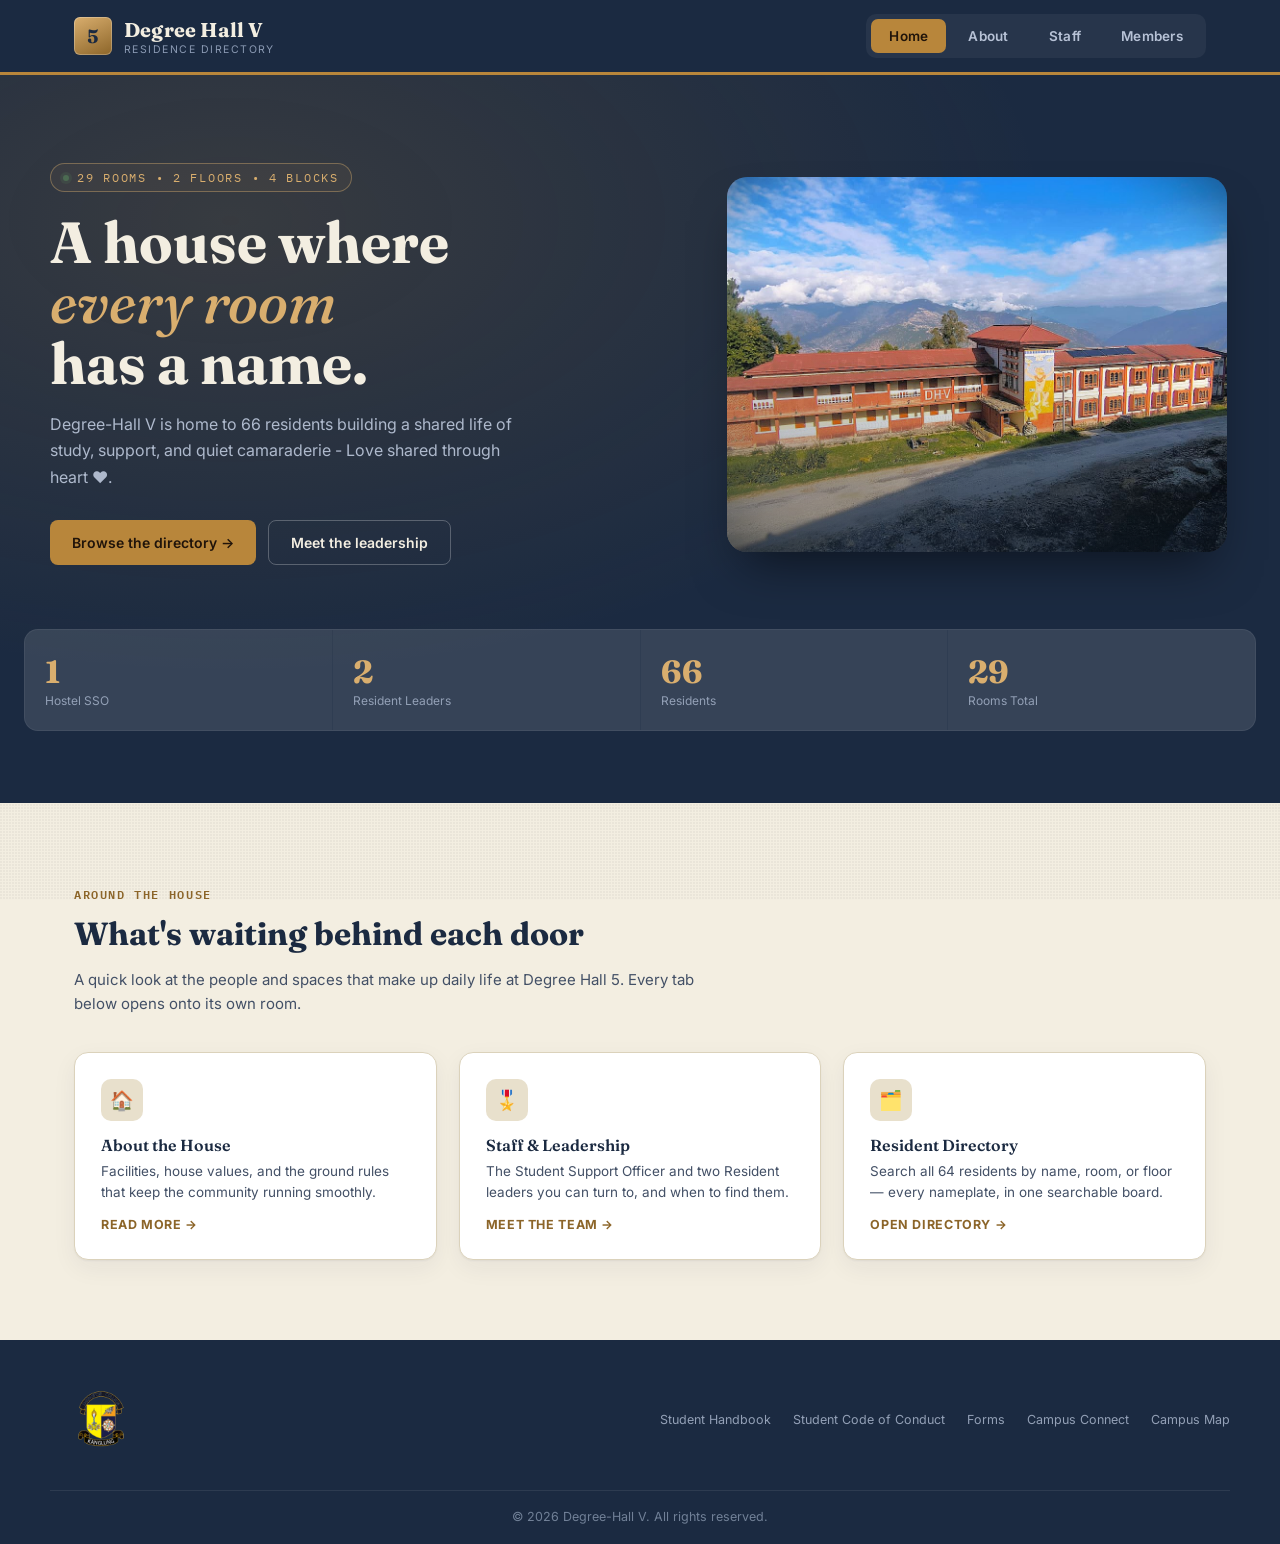
==== commit 7f145c9e: "additional  website upload" ====
--- a/index.html
+++ b/index.html
@@ -51,10 +51,66 @@
       </div>
 
       <div class="hero-visual">
-        <div class="hero-photo">
-          <img id="hero-slideshow" src="dh5.jpeg" alt="Sherubtse College">
-        </div>
-      </div>
+
+  <div class="hero-photo" id="hero-slideshow">
+
+    <img
+      src="dh5.jpeg"
+      alt="Sherubtse College"
+      class="hero-slide active"
+    >
+
+    <img
+      src="boedra_comp_1.jpg"
+      alt="Sherubtse College"
+      class="hero-slide"
+    >
+
+    <img
+      src="mass_cleaning.jpg"
+      alt="Sherubtse College"
+      class="hero-slide"
+    >
+
+    <img
+      src="dh-5.jpg"
+      alt="Sherubtse College"
+      class="hero-slide"
+    >
+
+    <img
+      src="football.jpg"
+      alt="Sherubtse College"
+      class="hero-slide"
+    >
+
+    <img
+      src="welcom.jpg"
+      alt="Sherubtse College"
+      class="hero-slide"
+    >
+    
+    <img
+      src="new_president.jpg"
+      alt="Sherubtse College"
+      class="hero-slide"
+    >
+  
+    <img
+      src="return.jpg"
+      alt="Sherubtse College"
+      class="hero-slide"
+    >
+
+    <img
+      src="orientation.jpg"
+      alt="Sherubtse College"
+      class="hero-slide"
+    >
+
+  </div>
+
+</div>
     </div>
 
     <div class="stat-strip">
@@ -472,43 +528,70 @@
     document.getElementById('tabs-mobile').classList.toggle('open');
   });
 
-  const heroImages = [
-  "dh5.jpeg",
-  "dh-5.jpg",
-  "football.jpg",
-  "welcom.jpg",
-  "return.jpg",
-  "orientation.jpg"
-];
+  /* ---------- HERO VERTICAL SLIDESHOW ---------- */
+
+const heroSlides = document.querySelectorAll(
+  "#hero-slideshow .hero-slide"
+);
 
 let heroIndex = 0;
-const heroImage = document.getElementById("hero-slideshow");
-
-setInterval(() => {
-
-  // Slide current image upward
-  heroImage.style.transform = "translateY(-100%)";
-
+
+const DISPLAY_TIME = 3000;
+const SLIDE_TIME = 400;
+
+function nextHeroSlide() {
+
+  const currentSlide = heroSlides[heroIndex];
+
+  const nextIndex =
+    (heroIndex + 1) % heroSlides.length;
+
+  const nextSlide = heroSlides[nextIndex];
+
+  /* Put the next image directly below the current image */
+  nextSlide.classList.remove("active");
+  nextSlide.classList.remove("exiting");
+
+  nextSlide.style.transition = "none";
+  nextSlide.style.transform = "translateY(100%)";
+
+  /*
+   * Force the browser to register the starting position
+   * before starting the animation.
+   */
+  nextSlide.offsetHeight;
+
+  /* Current image slides UP */
+  currentSlide.classList.remove("active");
+  currentSlide.classList.add("exiting");
+
+  /* Next image slides UP into the frame */
+  nextSlide.style.transition =
+    `transform ${SLIDE_TIME}ms cubic-bezier(0.65, 0, 0.35, 1)`;
+
+  nextSlide.classList.add("active");
+  nextSlide.style.transform = "translateY(0)";
+
+  /* Clean up after animation */
   setTimeout(() => {
 
-    // Change image
-    heroIndex = (heroIndex + 1) % heroImages.length;
-    heroImage.src = heroImages[heroIndex];
-
-    // Instantly move new image below
-    heroImage.style.transition = "none";
-    heroImage.style.transform = "translateY(100%)";
-
-    // Force browser repaint
-    heroImage.offsetHeight;
-
-    // Slide new image upward
-    heroImage.style.transition = "transform 0.45s ease";
-    heroImage.style.transform = "translateY(0)";
-
-  }, 450);
-
-}, 4000);
+    currentSlide.classList.remove("exiting");
+
+    currentSlide.style.transform =
+      "translateY(100%)";
+
+    currentSlide.style.transition = "";
+
+  }, SLIDE_TIME);
+
+  heroIndex = nextIndex;
+}
+
+
+/* Start slideshow */
+if (heroSlides.length > 1) {
+  setInterval(nextHeroSlide, DISPLAY_TIME);
+}
 
   /* ---------- MEMBER DATA ---------- */
   const passions = ["Photography","Basketball","Reading","Painting","Football","Chess","Debate","Music","Coding","Hiking","Dance","Volleyball","Poetry","Robotics","Badminton","Singing","Cricket","Yoga","Baking","Sketching"];
@@ -569,38 +652,38 @@
 
   const members = [
     { name:'Phakchok Dolma', room:'1', course:'BSc in Mathematics', year:'Year 1', phone:'17483827', whatsapp:'97517483827', dob:'10 October 2007', passion:'Dancing', quote:'Be Positive' },
-    { name:'Tshering Pelden', room:'2', course:'BSc in Chemistry', year:'Year 1', phone:'77475031', whatsapp:'97577475031', dob:'1 August 2007', passion:'Dancing', quote:'-' },
-    { name:'Roma Ghalley', room:'2', course:'BSc in Chemistry', year:'Year 1', phone:'16114341', whatsapp:'97516114341', dob:'9 Febraury 2007', passion:'-', quote:'-' },
+    { name:'Tshering Pelden', room:'2', course:'BSc in Chemistry', year:'Year 1', phone:'77475031', whatsapp:'97577475031', dob:'1 August 2007', passion:'Dancing', quote:'Success is the sum of small efforts, repeated day in and day out.' },
+    { name:'Roma Ghalley', room:'2', course:'BSc in Chemistry', year:'Year 1', phone:'16114341', whatsapp:'97516114341', dob:'9 Febraury 2007', passion:'-', quote:'There are no shortcuts to any place worth going.' },
     { name:'Chhimi Om Doya', room:'2', course:'DSDA', year:'Year 1', phone:'17744055', whatsapp:'97517744055', dob:'28 December 2007', passion:'Drawing', quote:'Among flowers, the cherry blossom; among people, the warrior.' },
     { name:'Chimi Zangmo Norbu', room:'3', course:'BSc in Chemistry', year:'Year 1', phone:'17233340', whatsapp:'97517233340', dob:'20 August 2006', passion:'Phtotography and playing badminton', quote:'Life is simple but we make it complicated' },
-    { name:'Tshering Choden', room:'3', course:'BSc in Chemistry', year:'Year 1', phone:'17973784', whatsapp:'97517973784', dob:'7 July 2007', passion:'Travelling', quote:'-' },
-    { name:'Phuntsho Wangmo', room:'3', course:'DSDA', year:'Year 1', phone:'17889569', whatsapp:'97517889569', dob:'7 December 2006', passion:'-', quote:'-' },
-    { name:'Dechen Shingdan', room:'4', course:'BSc in Life Science', year:'Year 1', phone:'17842476', whatsapp:'97517842476', dob:'-', passion:'-', quote:'-' },
+    { name:'Tshering Choden', room:'3', course:'BSc in Chemistry', year:'Year 1', phone:'17973784', whatsapp:'97517973784', dob:'7 July 2007', passion:'Travelling', quote:'It always seems impossible until it\'s done.' },
+    { name:'Phuntsho Wangmo', room:'3', course:'DSDA', year:'Year 1', phone:'17889569', whatsapp:'97517889569', dob:'7 December 2006', passion:'Reading', quote:'An investment in knowledge pays the best interest.' },
+    { name:'Dechen Shingdan', room:'4', course:'BSc in Life Science', year:'Year 1', phone:'17842476', whatsapp:'97517842476', dob:'24 May 2006', passion:'Playing Football', quote:'The secret of getting ahead is getting started.' },
     { name:'Tshering Yangzom', room:'4', course:'BSc in Life Science', year:'Year 1', phone:'77616079', whatsapp:'97577616079', dob:'8 July 2006', passion:'watching dramas and movies', quote:'Love yourself first!' },
-    { name:'Nima Zangmo', room:'5', course:'BSc in Chemistry', year:'Year 1', phone:'17368830', whatsapp:'97517368830', dob:'19 Febraury 2006', passion:'-', quote:'-' },
-    { name:'Tashi Wangmo', room:'5', course:'BSc in Mathematics', year:'Year 1', phone:'17678065', whatsapp:'97517678065', dob:'6 June 2007', passion:'-', quote:'-' },
+    { name:'Nima Zangmo', room:'5', course:'BSc in Chemistry', year:'Year 1', phone:'17368830', whatsapp:'97517368830', dob:'19 Febraury 2006', passion:'Reading', quote:'Small steps every day lead to big results.' },
+    { name:'Tashi Wangmo', room:'5', course:'BSc in Mathematics', year:'Year 1', phone:'17678065', whatsapp:'97517678065', dob:'6 June 2007', passion:'Dancing', quote:'Enjoy the little things in life' },
     { name:'Manisha Rai', room:'6', course:'BSc in Chemistry', year:'Year 1', phone:'17537920', whatsapp:'97517537920', dob:'25 January 2006', passion:'Travelling', quote:'Romanticizing my little life.' },
-    { name:'Sarita Subba', room:'6', course:'BSc in Physics', year:'Year 1', phone:'17328454', whatsapp:'97517328454', dob:'16 March 2007', passion:'dancing and watching drama', quote:'Be good' },
-    { name:'Kalpana Rai', room:'6', course:'BSc in Physics', year:'Year 1', phone:'17744715', whatsapp:'97517744715', dob:'13 September 2005', passion:'-', quote:'-' },
-    { name:'Pema Wangmo', room:'7', course:'BSc in Life Science', year:'Year 1', phone:'17913078', whatsapp:'97517913078', dob:'22 June 2004', passion:'Travelling', quote:'-' },
-    { name:'Pema Tshomo', room:'7', course:'BSc in Life Science', year:'Year 1', phone:'77712847', whatsapp:'97577712847', dob:'-', passion:'-', quote:'-' },
-    { name:'Tshering Yangchen', room:'7', course:'BSc in Life Science', year:'Year 1', phone:'77634400', whatsapp:'97577634400', dob:'-', passion:'-', quote:'-' },
+    { name:'Sarita Subba', room:'6', course:'BSc in Physics', year:'Year 1', phone:'17328454', whatsapp:'97517328454', dob:'16 March 2007', passion:'Dancing | Watching drama', quote:'Be good' },
+    { name:'Kalpana Rai', room:'6', course:'BSc in Physics', year:'Year 1', phone:'17744715', whatsapp:'97517744715', dob:'13 September 2005', passion:'Travelling | Games', quote:'Focus on being productive instead of busy.' },
+    { name:'Pema Wangmo', room:'7', course:'BSc in Life Science', year:'Year 1', phone:'17913078', whatsapp:'97517913078', dob:'22 June 2004', passion:'Travelling', quote:'Don\'t wish it were easier. Wish you were better.' },
+    { name:'Pema Tshomo', room:'7', course:'BSc in Life Science', year:'Year 1', phone:'77712847', whatsapp:'97577712847', dob:'19 December 2006', passion:'Dancing', quote:'Be yourself; everyone else is already taken.' },
+    { name:'Tshering Yangchen', room:'7', course:'BSc in Life Science', year:'Year 1', phone:'77634400', whatsapp:'97577634400', dob:'10 July 2007', passion:'Reading | Dancing', quote:'It always seems impossible until it\'s done.' },
     { name:'Dorji Zangmo', room:'9', course:'BSc in Life Science', year:'Year 1', phone:'17713411', whatsapp:'97517713411', dob:'1 December 2006', passion:'esports and raising animals', quote:'Coexist with Passion.' },
-    { name:'Tshewang Choden', room:'9', course:'BSc in Life Science', year:'Year 1', phone:'17467085', whatsapp:'97517467085', dob:'-', passion:'-', quote:'-' },
-    { name:'Pema Lhaden', room:'9', course:'BSc in Physics', year:'Year 1', phone:'77712744', whatsapp:'97577712744', dob:'-', passion:'Reading', quote:'-' },
-    { name:'Tshelthrim Lhamo', room:'10', course:'BSc in Chemistry', year:'Year 1', phone:'17768517', whatsapp:'97517768517', dob:'-', passion:'-', quote:'-' },
-    { name:'Jigme Yozer Wangmo', room:'10', course:'BSc in Life Science', year:'Year 1', phone:'77397716', whatsapp:'97577397716', dob:'-', passion:'-', quote:'-' },
-    { name:'Needha Zangmo', room:'11', course:'BSc in Life Science', year:'Year 1', phone:'17685046', whatsapp:'97517685046', dob:'31 October 2006', passion:'-', quote:'-' },
-    { name:'Roshni Ghalley', room:'11', course:'BSc in Life Science', year:'Year 1', phone:'17507577', whatsapp:'97517507577', dob:'-', passion:'-', quote:'-' },
-    { name:'Tshering Tshomo', room:'11', course:'BSc in Chemistry', year:'Year 1', phone:'17341272', whatsapp:'97517341272', dob:'18 September 2006', passion:'-', quote:'-' },
-    { name:'Karma Yangdon', room:'12', course:'BSc in Chemistry', year:'Year 1', phone:'77675529', whatsapp:'97577675529', dob:'29 April 2007', passion:'-', quote:'-' },
-    { name:'Tshechi Lhamo', room:'12', course:'BSc in Mathematics', year:'Year 1', phone:'16123441', whatsapp:'97516123441', dob:'-', passion:'-', quote:'-' },
+    { name:'Tshewang Choden', room:'9', course:'BSc in Life Science', year:'Year 1', phone:'17467085', whatsapp:'97517467085', dob:'18 June 2006', passion:'Playing Games', quote:'Do one thing daily that scares you.' },
+    { name:'Pema Lhaden', room:'9', course:'BSc in Physics', year:'Year 1', phone:'77712744', whatsapp:'97577712744', dob:'4 November 2004', passion:'Reading', quote:'Happiness is a choice.' },
+    { name:'Tshelthrim Lhamo', room:'10', course:'BSc in Chemistry', year:'Year 1', phone:'17768517', whatsapp:'97517768517', dob:'22 October 2007', passion:'Online Gaming', quote:' Go along with the flow 😘' },
+    { name:'Jigme Yozer Wangmo', room:'10', course:'BSc in Life Science', year:'Year 1', phone:'77397716', whatsapp:'97577397716', dob:'2 April 2008', passion:'Socializing', quote:'Wherever you are, be all there.' },
+    { name:'Needha Zangmo', room:'11', course:'BSc in Life Science', year:'Year 1', phone:'17685046', whatsapp:'97517685046', dob:'31 October 2006', passion:'Hiking', quote:'When you feel like you’re drowning, remember your lifeguard walks on water.' },
+    { name:'Roshni Ghalley', room:'11', course:'BSc in Life Science', year:'Year 1', phone:'17507577', whatsapp:'97517507577', dob:'-', passion:'-', quote:'You don’t have to have it all figured out—just take the next faithful step.' },
+    { name:'Tshering Tshomo', room:'11', course:'BSc in Chemistry', year:'Year 1', phone:'17341272', whatsapp:'97517341272', dob:'18 September 2006', passion:'Reading', quote:'You can’t wear your old identity and walk in your new one.' },
+    { name:'Karma Yangdon', room:'12', course:'BSc in Chemistry', year:'Year 1', phone:'77675529', whatsapp:'97577675529', dob:'29 April 2007', passion:'Dancing', quote:'Life is really simple, but we insist on making it complicated.' },
+    { name:'Tshechi Lhamo', room:'12', course:'BSc in Mathematics', year:'Year 1', phone:'16123441', whatsapp:'97516123441', dob:'14 December 2004', passion:'Listening to Music', quote:'The happiness of your life depends on the quality of your thoughts.' },
     { name:'Tashi Yangzom', room:'13', course:'BSc in Life Science', year:'Year 1', phone:'77810883', whatsapp:'97577810883', dob:'23 May 2006', passion:'Dancing, nail tech and bartender ', quote:'Grow & Glow.' },
     { name:'Diya Sharma', room:'13', course:'BSc in Life Science', year:'Year 1', phone:'17751271', whatsapp:'97517751271', dob:'26 July 2007', passion:'Reading', quote:'Still becoming' },
     { name:'Junu Tamang', room:'13', course:'BSc in Physics', year:'Year 1', phone:'77439901', whatsapp:'97577439901', dob:'5 September 2006', passion:'Learning Guiter', quote:'Bloom Anyway' },
-    { name:'Deki Choden', room:'14', course:'BSc in Life Science', year:'Year 1', phone:'17719325', whatsapp:'97517719325', dob:'-', passion:'-', quote:'-' },
-    { name:'Dawa Yangki', room:'14', course:'DSDA', year:'Year 1', phone:'16123213', whatsapp:'97516123213', dob:'-', passion:'-', quote:'-' },
-    { name:'Dechen Yuden', room:'14', course:'DSDA', year:'Year 1', phone:'77683666', whatsapp:'97577683666', dob:'-', passion:'-', quote:'-' },
+    { name:'Deki Chedon', room:'14', course:'BSc in Life Science', year:'Year 1', phone:'17719325', whatsapp:'97517719325', dob:'-', passion:'-', quote:'If you want to fly, you have to give up what weighs you down.' },
+    { name:'Dawa Yangki', room:'14', course:'DSDA', year:'Year 1', phone:'16123213', whatsapp:'97516123213', dob:'-', passion:'-', quote:'Small daily improvements over time lead to stunning results.' },
+    { name:'Dechen Yuden', room:'14', course:'DSDA', year:'Year 1', phone:'77683666', whatsapp:'97577683666', dob:'-', passion:'-', quote:'Life shrinks or expands in proportion to one\'s courage' },
     { name:'Dawa Choden', room:'16', course:'BSc in Chemistry', year:'Year 3', phone:'17366758', whatsapp:'97517366758', dob:'15 May 2005', passion:'Cooking', quote:'Care yourself FIRST ladies' },
     { name:'Karma Deki', room:'17', course:'BSc in Mathematics', year:'Year 1', phone:'17924542', whatsapp:'97517924542', dob:'1 May 2006', passion:'Sports', quote:'Be Yourself' },
     { name:'Sangay Chom', room:'17', course:'BSc in Mathematics', year:'Year 1', phone:'17556602', whatsapp:'97517556602', dob:'4 August 2006', passion:'Writing', quote:'Keep Going.' },
@@ -618,9 +701,9 @@
     { name:'Ngawang Choden', room:'23', course:'BSc in Mathematics', year:'Year 1', phone:'17482026', whatsapp:'97517482026', dob:'5 September 2006', passion:'Singing and playing guitar.', quote:'your presence matter' },
     { name:'Yangchen Lhamo', room:'24', course:'BSc in Life Science', year:'Year 1', phone:'17683085', whatsapp:'97517683085', dob:'7 March 2008', passion:'Hiking', quote:'what\'s meant to be will always find its way' },
     { name:'Rigsel Yangki Dorji', room:'24', course:'BSc in Life Science', year:'Year 1', phone:'17254471', whatsapp:'97517254471', dob:'10 April 2009', passion:'Travelling and Reading', quote:'What is done in love, is done well.' },
-    { name:'Thinley Zangmo', room:'25', course:'BSc in Mathematics', year:'Year 1', phone:'77728591', whatsapp:'97577728591', dob:'-', passion:'-', quote:'-' },
+    { name:'Thinley Zangmo', room:'25', course:'BSc in Mathematics', year:'Year 1', phone:'77728591', whatsapp:'97577728591', dob:'16 january 2007', passion:'Outdoor Games', quote:'The journey of a thousand miles begins with a single step.' },
     { name:'Pema Wangmo', room:'25', course:'BSc in Physics', year:'Year 1', phone:'17542501', whatsapp:'97517542501', dob:'14 December 2006', passion:'Playing guitar & reading ', quote:'Be Humble' },
-    { name:'Kinley Lhaden', room:'26', course:'BSc in Life Science', year:'Year 1', phone:'77608735', whatsapp:'97577608735', dob:'-', passion:'-', quote:'-' },
+    { name:'Kinley Lhaden', room:'26', course:'BSc in Life Science', year:'Year 1', phone:'77608735', whatsapp:'97577608735', dob:'14 December 2006', passion:'Acting|Speaking|Dancing.', quote:'Life itself is the most wonderful fairy tale.' },
     { name:'Dechen Dema', room:'26', course:'DSDA', year:'Year 1', phone:'77414720', whatsapp:'97577414720', dob:'10 April 2007', passion:'Reading and Dancing.', quote:'Just take one step.' },
     { name:'Pem Lham', room:'26', course:'DSDA', year:'Year 1', phone:'17444788', whatsapp:'97517444788', dob:'6 October 2006', passion:'Reading', quote:'Taking a step back doesnt always make you a loser.' },
     { name:'Ugyen Choden', room:'27', course:'BSc in Physics', year:'Year 1', phone:'77976171', whatsapp:'97577976171', dob:'22 August 2006', passion:'Anime & Cooking', quote:'Shared joy is double joy.' },
@@ -628,10 +711,10 @@
     { name:'Kezang Cheki', room:'27', course:'DSDA', year:'Year 1', phone:'77279429', whatsapp:'97577279429', dob:'29 October 2007', passion:'-', quote:'Just Survive' },
     { name:'Kinzang Lhamo', room:'28', course:'BSc in Physics', year:'Year 1', phone:'17332503', whatsapp:'97517332503', dob:'30 June 2007', passion:'Reading', quote:'Anything you do to survive is brave.' },
     { name:'Tshering Lhaden', room:'28', course:'BSc in Physics', year:'Year 1', phone:'17376495', whatsapp:'97517376495', dob:'21 October 2007', passion:'Reading', quote:'"The earth has music for those who listen." ~ Shakespeare' },
-    { name:'Passang Lhamo Lepcha', room:'28', course:'DSDA', year:'Year 1', phone:'77848149', whatsapp:'97577848149', dob:'19 May 2006', passion:'Drawing|Sports|Painting ', quote:'"Everything has beauty, but not everyone sees it " ~ CONFUCIUS' },
+    { name:'Passang Lhamo Lepcha', room:'28', course:'DSDA', year:'Year 1', phone:'77848149', whatsapp:'97577848149', dob:'19 May 2006', passion:'Drawing|Sports|Painting ', quote:'Everything has beauty, but not everyone sees it.' },
     { name:'Sangeeta Chhetri', room:'29', course:'BSc in Life Science', year:'Year 1', phone:'17505309', whatsapp:'97517505309', dob:'21 June 2006', passion:'Travelling & Reading', quote:'Bloom at your own pace' },
-    { name:'Pema Yangki', room:'29', course:'BSc in Physics', year:'Year 1', phone:'17833296', whatsapp:'97517833296', dob:'-', passion:'-', quote:'-' },
-    { name:'Karma Choden', room:'29', course:'BSc in Physics', year:'Year 1', phone:'16139160', whatsapp:'97516139160', dob:'-', passion:'-', quote:'-' },
+    { name:'Pema Yangki', room:'29', course:'BSc in Physics', year:'Year 1', phone:'17833296', whatsapp:'97517833296', dob:'3 December 1997', passion:'Indoor Games | E-sports', quote:'You only live once, but if you do it right, once is enough.' },
+    { name:'Karma Choden', room:'29', course:'BSc in Physics', year:'Year 1', phone:'16139160', whatsapp:'97516139160', dob:'29 October 2006', passion:'Reading', quote:'You don’t have to earn rest; it belongs to you simply because you exist.' },
   ];
 
   // 👇 REPLACE THESE WITH YOUR ACTUAL PHOTO PATHS, one per resident, in the SAME ORDER as the roster above.
@@ -659,7 +742,7 @@
     'image/tshewang_choden.jpg',  // Tshewang Choden — Room 9
     'image/pema_lhaden.jpg',  // Pema Lhaden — Room 9
     'image/tshelthrim_lhamo.jpeg',  // Tshelthrim Lhamo — Room 10
-    'images/jigme_yozer_wangmo.jpg',  // Jigme Yozer Wangmo — Room 10
+    'image/jigme_yozer_wangmo.jpeg',  // Jigme Yozer Wangmo — Room 10
     'image/needha_zangmo.jpg',  // Needha Zangmo — Room 11
     'image/roshni_ghalley.jpg',  // Roshni Ghalley — Room 11
     'image/tshering_tshomo.jpg',  // Tshering Tshomo — Room 11
@@ -701,7 +784,7 @@
     'image/passang_lhamo_lepcha.jpeg',  // Passang Lhamo Lepcha — Room 28
     'image/sangeeta_chhetri.jpg',  // Sangeeta Chhetri — Room 29
     'image/pema_yangki.jpg',  // Pema Yangki — Room 29
-    'image/karma-choden.jpg',  // Karma Choden — Room 29
+    'image/karma_choden.jpg',  // Karma Choden — Room 29
   ];
   members.forEach((mem, i) => { mem.photo = realPhotos[i] || ''; });
 
--- a/styles.css
+++ b/styles.css
@@ -128,19 +128,100 @@
   .btn-ghost{background:transparent; color:#F3EEE1; border:1px solid rgba(255,255,255,.25);}
   .btn-ghost:hover{border-color:var(--brass-light); color:var(--brass-light);}
 
-  /* photo + key-tag, layered */
-  .hero-visual{max-width:500px; margin:0 auto;}
-  .hero-photo{
-    border-radius:20px; overflow:hidden; transform:rotate(2.5deg);
-    box-shadow:0 26px 50px -18px rgba(0,0,0,.55), inset 0 0 0 1px rgba(255,255,255,.08);
-    aspect-ratio:4/3; position:relative;
-  }
-  .hero-photo img{width:100%; height:100%; object-fit:cover; display:block; transform:translateY(0); transition:transform .45s ease;}
-  .hero-photo::after{
-    content:''; position:absolute; inset:0;
-    background:linear-gradient(190deg, rgba(27,42,65,0) 45%, rgba(27,42,65,.55) 100%);
-    pointer-events:none;
-  }
+  /* ==============================
+   HERO SLIDESHOW
+   ============================== */
+
+.hero-visual {
+  width: 100%;
+  max-width: 500px;
+  height: 375px;
+  margin: 0 auto;
+}
+
+.hero-photo {
+  position: relative;
+
+  width: 100%;
+  height: 100%;
+
+  overflow: hidden;
+
+  /* REMOVE THE TILT */
+  transform: none;
+
+  border-radius: 20px;
+
+  background: #1b2a41;
+
+  box-shadow:
+    0 26px 50px -18px rgba(0, 0, 0, 0.55),
+    inset 0 0 0 1px rgba(255, 255, 255, 0.08);
+}
+
+
+/* Every slide fills the SAME frame */
+.hero-slide {
+  position: absolute;
+
+  top: 0;
+  left: 0;
+
+  width: 100%;
+  height: 100%;
+
+  object-fit: cover;
+
+  display: block;
+
+  opacity: 1;
+
+  transform: translateY(100%);
+
+  z-index: 1;
+
+  will-change: transform;
+
+  backface-visibility: hidden;
+  -webkit-backface-visibility: hidden;
+}
+
+
+/* Currently visible image */
+.hero-slide.active {
+  transform: translateY(0);
+
+  z-index: 2;
+}
+
+
+/* Previous image moving UP */
+.hero-slide.exiting {
+  transform: translateY(-100%);
+
+  z-index: 1;
+}
+
+
+/* Dark gradient overlay */
+.hero-photo::after {
+  content: "";
+
+  position: absolute;
+
+  inset: 0;
+
+  z-index: 3;
+
+  background:
+    linear-gradient(
+      190deg,
+      rgba(27, 42, 65, 0) 45%,
+      rgba(27, 42, 65, 0.55) 100%
+    );
+
+  pointer-events: none;
+}
 
   /* the key-tag signature graphic */
   .keytag{
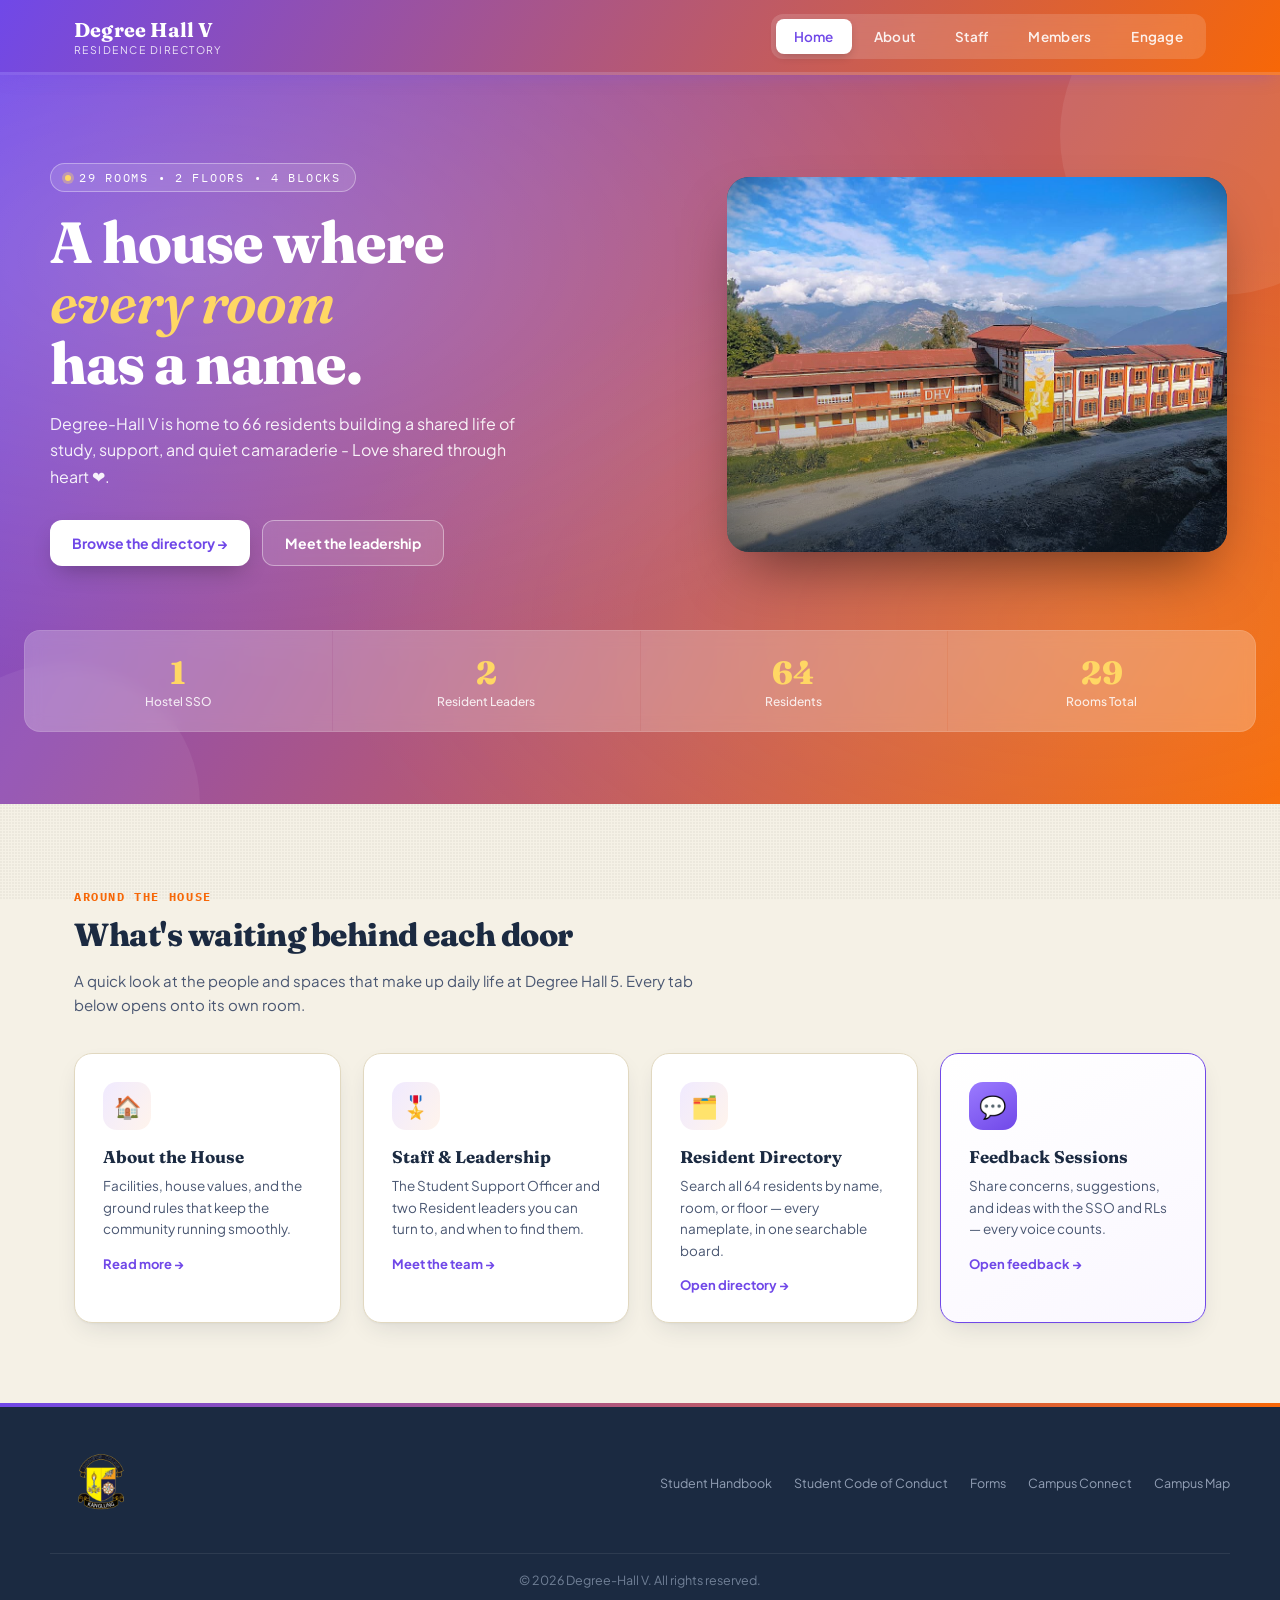
==== commit ca8c30e1: "New commit1" ====
--- a/index.html
+++ b/index.html
@@ -5,7 +5,8 @@
 <meta name="viewport" content="width=device-width, initial-scale=1.0">
 <title>Degree Hall 5 — Residence Directory</title>
 <link rel="preconnect" href="https://fonts.googleapis.com">
-<link href="https://fonts.googleapis.com/css2?family=Fraunces:ital,opsz,wght@0,9..144,500;0,9..144,600;0,9..144,700;0,9..144,900;1,9..144,500&family=Inter:wght@400;500;600;700&family=IBM+Plex+Mono:wght@400;500;600&display=swap" rel="stylesheet">
+<link rel="preconnect" href="https://fonts.gstatic.com" crossorigin>
+<link href="https://fonts.googleapis.com/css2?family=Plus+Jakarta+Sans:wght@400;500;600;700;800&family=Fraunces:ital,opsz,wght@0,9..144,500;0,9..144,700;0,9..144,900;1,9..144,600&family=IBM+Plex+Mono:wght@400;500;600&display=swap" rel="stylesheet">
 <link rel="stylesheet" href="styles.css">
 </head>
 <body>
@@ -13,7 +14,6 @@
     <header>
   <div class="nav-wrap">
     <div class="brand">
-      <div class="brand-mark">5</div>
       <div>
         <div class="brand-name">Degree Hall V</div>
         <div class="brand-sub">Residence Directory</div>
@@ -24,6 +24,7 @@
       <button class="tab-btn" data-tab="about">About</button>
       <button class="tab-btn" data-tab="staff">Staff</button>
       <button class="tab-btn" data-tab="members">Members</button>
+      <button class="tab-btn" data-tab="engage">Engage</button>
     </nav>
     <button class="burger" id="burger" aria-label="Open menu">
       <span></span><span></span><span></span>
@@ -34,6 +35,7 @@
     <button data-tab="about">About</button>
     <button data-tab="staff">Staff</button>
     <button data-tab="members">Members</button>
+    <button data-tab="engage">Engage</button>
   </div>
 </header>
 <!-- ============ HOME ============ -->
@@ -51,72 +53,23 @@
       </div>
 
       <div class="hero-visual">
-
   <div class="hero-photo" id="hero-slideshow">
-
-    <img
-      src="dh5.jpeg"
-      alt="Sherubtse College"
-      class="hero-slide active"
-    >
-
-    <img
-      src="boedra_comp_1.jpg"
-      alt="Sherubtse College"
-      class="hero-slide"
-    >
-
-    <img
-      src="mass_cleaning.jpg"
-      alt="Sherubtse College"
-      class="hero-slide"
-    >
-
-    <img
-      src="dh-5.jpg"
-      alt="Sherubtse College"
-      class="hero-slide"
-    >
-
-    <img
-      src="football.jpg"
-      alt="Sherubtse College"
-      class="hero-slide"
-    >
-
-    <img
-      src="welcom.jpg"
-      alt="Sherubtse College"
-      class="hero-slide"
-    >
-    
-    <img
-      src="new_president.jpg"
-      alt="Sherubtse College"
-      class="hero-slide"
-    >
-  
-    <img
-      src="return.jpg"
-      alt="Sherubtse College"
-      class="hero-slide"
-    >
-
-    <img
-      src="orientation.jpg"
-      alt="Sherubtse College"
-      class="hero-slide"
-    >
-
-  </div>
-
+    <img src="dh5.jpeg" alt="Sherubtse College" class="hero-slide active">
+    <img src="mass_cleaning.jpg" alt="Sherubtse College" class="hero-slide">
+    <img src="dh-5.jpg" alt="Sherubtse College" class="hero-slide">
+    <img src="football.jpg" alt="Sherubtse College" class="hero-slide">
+    <img src="welcom.jpg" alt="Sherubtse College" class="hero-slide">
+    <img src="new_president.jpg" alt="Sherubtse College" class="hero-slide">
+    <img src="return.jpg" alt="Sherubtse College" class="hero-slide">
+    <img src="orientation.jpg" alt="Sherubtse College" class="hero-slide">
+  </div>
 </div>
     </div>
 
     <div class="stat-strip">
       <div class="stat-cell"><div class="num">1</div><div class="lbl">Hostel SSO</div></div>
       <div class="stat-cell"><div class="num">2</div><div class="lbl">Resident Leaders</div></div>
-      <div class="stat-cell"><div class="num">66</div><div class="lbl">Residents</div></div>
+      <div class="stat-cell"><div class="num">64</div><div class="lbl">Residents</div></div>
       <div class="stat-cell"><div class="num">29</div><div class="lbl">Rooms Total</div></div>
     </div>
   </div>
@@ -145,6 +98,12 @@
         <h4>Resident Directory</h4>
         <p>Search all 64 residents by name, room, or floor — every nameplate, in one searchable board.</p>
         <a class="more" data-tab="members" href="#">Open directory →</a>
+      </div>
+      <div class="teaser-card" style="border-color:var(--purple); background:linear-gradient(150deg,#fff,#faf7ff);">
+        <div class="ico" style="background:linear-gradient(150deg,var(--purple-light),var(--purple));">💬</div>
+        <h4>Feedback Sessions</h4>
+        <p>Share concerns, suggestions, and ideas with the SSO and RLs — every voice counts.</p>
+        <a class="more" data-tab="engage" href="#" style="color:var(--purple);">Open feedback →</a>
       </div>
     </div>
   </div>
@@ -195,7 +154,7 @@
         </div>
         <div class="facts-desc">
           <div class="f-label">Description</div>
-          <p>Constructed by the DANTAK Project with funding from the Government of India at a cost of Nu. 3,935,155, and renovated in 2010 by M/s Tshering Construction at a cost of Nu. 865,074.94.</p>
+          <p>Constructed by the DANTAK Project with funding from the Government of India at a cost of <b>Nu. 3,935,155</b>, and renovated in <b>2010</b> by M/s Tshering Construction at a cost of <b>Nu. 865,074.94</b>.</p>
         </div>
       </div>
 
@@ -214,23 +173,21 @@
         <div class="facil-card">
           <div class="ico">🏠</div>
           <h4>Common Room</h4>
-          <p>A shared social lounge designed for building community.</p>
+          <p>A shared room designed for building community.</p>
         </div>
         <div class="facil-card">
           <div class="ico">🍽️</div>
           <h4>Mess & Dining</h4>
-          <p>Hygienic and wholesome daily meals served from the kitchen.</p>
+          <p>Hygienic and wholesome daily meals served from the mess.</p>
         </div>
         <div class="facil-card">
           <div class="ico">🎯</div>
           <h4>First Aid</h4>
-          <p>Fully stocked emergency medical supplies and immediate basic care accessible 24/7.</p>
-        </div>
-      </div>
-    </div>
-  </div>
-
-  
+          <p>Emergency medical supplies and immediate basic care accessible 24/7.</p>
+        </div>
+      </div>
+    </div>
+  </div>
 
   <div class="values-band wrap">
     <div class="section-head">
@@ -248,7 +205,7 @@
       </div>
       <div class="value-item">
         <h4>An open door to staff</h4>
-        <p>The SSO's office and both student leaders are reachable every day — no issue is too small to raise.</p>
+        <p>The SSO and both student leaders are reachable every day — no issue is too small to raise.</p>
       </div>
     </div>
   </div>
@@ -286,7 +243,7 @@
         <div class="staff-meta">
           Office: Faculty Block 1, <span class="mono">Ground Floor</span><br>
           Hours: <span class="mono">Mon–Fri, 9:00–16:30</span><br>
-          Handles: welfare, escalations, external liaison
+          Handles student welfare, guidance, discipline, residential issues, and coordination between residents and college authorities.
         </div>
          <div class="contact-line">
           <a class="wa-icon" href="https://wa.me/97517348960" target="_blank" rel="noopener" title="Message on WhatsApp" onclick="event.stopPropagation();">
@@ -297,14 +254,14 @@
         <span class="view-hint">View profile →</span>
       </div>
 
-      <div class="staff-card leader" data-staff-id="alex">
+      <div class="staff-card leader" data-staff-id="tshering">
         <span class="role-chip leaderchip">Leader</span>
-        <div class="avatar"><img src="image/tshering_om.jpg" alt="Ms. Tshering Om" onerror="this.onerror=null;this.src='https://api.dicebear.com/9.x/notionists/svg?seed=alex&backgroundColor=4C6B52,31473A&backgroundType=gradientLinear';"></div>
+        <div class="avatar"><img src="image/tshering_om.jpg" alt="Ms. Tshering Om" onerror="this.onerror=null;this.src='https://api.dicebear.com/9.x/notionists/svg?seed=tshering&backgroundColor=4C6B52,31473A&backgroundType=gradientLinear';"></div>
         <h3>Ms. Tshering Om</h3>
         <div class="staff-role">Resident Leader</div>
         <div class="staff-meta">
           DSDA &bull; Year 4<br>
-          Oversees: member welfare & welfare activities
+          Oversees residents’ wellbeing, cleanliness, discipline, participation, and day-to-day hostel concerns while supporting the SSO.
         </div>
         <div class="contact-line">
           <a class="wa-icon" href="https://wa.me/97517468810" target="_blank" rel="noopener" title="Message on WhatsApp" onclick="event.stopPropagation();">
@@ -315,14 +272,14 @@
         <span class="view-hint">View profile →</span>
       </div>
 
-      <div class="staff-card leader" data-staff-id="david">
+      <div class="staff-card leader" data-staff-id="chimi">
         <span class="role-chip leaderchip">Leader</span>
-        <div class="avatar"><img src="image/chimi.jpeg" alt="Alex Morgan" onerror="this.onerror=null;this.src='https://api.dicebear.com/9.x/notionists/svg?seed=alex&backgroundColor=4C6B52,31473A&backgroundType=gradientLinear';"></div>
+        <div class="avatar"><img src="image/chimi.jpeg" alt="Ms. Chimi Lhamo Lama" onerror="this.onerror=null;this.src='https://api.dicebear.com/9.x/notionists/svg?seed=chimi&backgroundColor=4C6B52,31473A&backgroundType=gradientLinear';"></div>
         <h3>Ms. Chimi Lhamo Lama</h3>
         <div class="staff-role">Resident Leader</div>
         <div class="staff-meta">
           BSc in Life Science &bull; Year 3<br>
-          Oversees: member welfare & welfare activities
+          Oversees residents’ wellbeing, cleanliness, discipline, participation, and day-to-day hostel concerns while supporting the SSO.
         </div>
         <div class="contact-line">
           <a class="wa-icon" href="https://wa.me/97577798943" target="_blank" rel="noopener" title="Message on WhatsApp" onclick="event.stopPropagation();">
@@ -380,6 +337,122 @@
   </div>
 </section>
 
+<!-- ============ ENGAGE (Feedback + Budget) ============ -->
+<section class="panel" id="panel-engage">
+  <div class="engage-hero">
+    <div class="wrap">
+      <div class="section-head">
+        <span class="kicker">Resident Engagement</span>
+        <h2>Feedback & Budget Collection</h2>
+        <p>Your voice shapes this house. Share feedback, ideas, and support the community fund.</p>
+      </div>
+
+      <!-- FEEDBACK SESSIONS -->
+      <div class="engage-block">
+        <div class="engage-header">
+          <div class="engage-icon feedback-icon">💬</div>
+          <div>
+            <h3>Feedback Sessions</h3>
+            <p class="engage-sub">Structured time for residents to voice concerns, ideas, and suggestions to the SSO and Resident Leaders.</p>
+          </div>
+        </div>
+
+        <div class="feedback-grid">
+          <a class="feedback-card feedback-card-link" href="https://forms.gle/SpKwJFCGRrJvB9cy9" target="_blank" rel="noopener" title="Open the Feedback Form">
+            <div class="fb-date">Anytime · Online</div>
+            <h4>Feedback Form</h4>
+            <p>Share concerns, suggestions, or praise through our online form — quick, private, and open 24/7.</p>
+            <span class="fb-tag">Open form →</span>
+          </a>
+
+          <div class="feedback-card">
+            <div class="fb-date">Direct</div>
+            <h4>WhatsApp or Email</h4>
+            <p>Reach SSO (Deki Dema) or your RLs directly for immediate or sensitive matters. Response within 24 hours.</p>
+            <span class="fb-tag">Direct line</span>
+          </div>
+        </div>
+      </div>
+
+      <!-- BUDGET COLLECTION -->
+      <div class="engage-block">
+        <div class="engage-header">
+          <div class="engage-icon budget-icon">💰</div>
+          <div>
+            <h3>Budget Collection</h3>
+            <p class="engage-sub">Transparent collection of the hostel welfare fund, used for events, upkeep, and shared amenities.</p>
+          </div>
+        </div>
+
+        <div class="budget-summary">
+          <div class="budget-stat">
+            <div class="bs-label">Annually Contribution</div>
+            <div class="bs-value">Nu. 350 <span>/ resident</span></div>
+          </div>
+          <div class="budget-stat">
+            <div class="bs-label">Total Collected (This Year)</div>
+            <div class="bs-value mono">Nu. 21,700</div>
+          </div>
+          <div class="budget-stat">
+            <div class="bs-label">Transparency</div>
+            <div class="bs-value">Ledger open to all</div>
+          </div>
+          <div class="budget-stat">
+            <div class="bs-label">Collection Deadline</div>
+            <div class="bs-value mono">September</div>
+          </div>
+        </div>
+
+        <div class="budget-details">
+          <div class="budget-col">
+            <h4>Where the fund goes</h4>
+            <ul class="budget-list">
+              <li><span class="bl-dot" style="background:#7048e8;"></span> Hostel events like sports.</li>
+              <li><span class="bl-dot" style="background:#f76707;"></span> Hostel property maintenances like electricity</li>
+              <li><span class="bl-dot" style="background:#2e7d32;"></span> SUPW & cleanliness drive</li>
+              <li><span class="bl-dot" style="background:#7A2E2E;"></span> Refreshments</li>
+            </ul>
+          </div>
+          <div class="budget-col">
+            <h4>How to contribute</h4>
+            <div class="pay-method">
+              <div class="pm-icon">💳</div>
+              <div>
+                <div class="pm-title">Online Bank Transfer</div>
+                <div class="pm-sub">Transfer to the Rl's account, then notify your RL with a screenshot.</div>
+              </div>
+            </div>
+            <div class="pay-method">
+              <div class="pm-icon">💵</div>
+              <div>
+                <div class="pm-title">Cash — RL Collection</div>
+                <div class="pm-sub">Your RL, collects it and record in excel</div>
+              </div>
+            </div>
+            <div class="pay-method">
+              <div class="pm-icon">📊</div>
+              <div>
+                <div class="pm-title">Expense Report</div>
+                <div class="pm-sub">Full income/expense report send to hostel group with screenshot and audited every semester by SSAIU.</div>
+              </div>
+            </div>
+          </div>
+        </div>
+      </div>
+
+      <!-- CTA Banner -->
+      <div class="engage-cta">
+        <h3>Have something to say?</h3>
+        <p>Whether it's a small suggestion or a big idea, the SSO and RLs want to hear it.</p>
+        <div class="engage-cta-btns">
+          <a href="https://wa.me/97517348960" target="_blank" rel="noopener" class="btn-engage btn-engage-primary">💬 Message SSO on WhatsApp</a>
+          <button class="btn-engage btn-engage-ghost" data-tab="staff">Meet the leadership →</button>
+        </div>
+      </div>
+    </div>
+  </div>
+</section>
+
 <!-- ============ PROFILE (full page) ============ -->
 <section class="panel" id="panel-profile">
   <div class="wrap profile-wrap">
@@ -398,12 +471,11 @@
     <div class="wrap">
       <div class="section-head">
         <span class="kicker">Downloads</span>
-        <h2>Hostel Forms</h2>
-        <p>Common request and registration forms for Degree Hall 5 residents. Download, fill in, and submit to the SSO's office or your resident leader.</p>
+        <h2>Important Forms</h2>
+        <p>Common request and registration forms for students. Download, fill in, and submit to the DSA's office or SSO's office.</p>
       </div>
 
       <div class="facil-grid">
-        
         <a class="facil-card form-card" href="Student-Leave-Form.pdf" target="_blank" rel="noopener">
           <div class="ico">🧳</div>
           <h4>Student Leave Form</h4>
@@ -440,7 +512,6 @@
           <p>Request student character certification.</p>
           <span class="form-dl">Download PDF ↓</span>
         </a>
-  
       </div>
     </div>
   </div>
@@ -448,65 +519,29 @@
  
 <footer>
   <div class="foot-inner">
-
-    <!-- Top row -->
     <div class="foot-top">
-
-      <!-- Sherubtse Logo -->
-      <a
-        href="https://www.sherubtse.edu.bt/"
-        target="_blank"
-        rel="noopener noreferrer"
-        class="sherubtse-logo-link"
-        aria-label="Visit Sherubtse College website"
-      >
-        <img
-          src="image/logo.png"
-          alt="Sherubtse College"
-          class="sherubtse-logo"
-        >
+      <a href="https://www.sherubtse.edu.bt/" target="_blank" rel="noopener noreferrer" class="sherubtse-logo-link" aria-label="Visit Sherubtse College website">
+        <img src="image/logo.png" alt="Sherubtse College" class="sherubtse-logo">
       </a>
 
-      <!-- Footer Links -->
       <div class="foot-links">
-        <a href="Student-Handbook-2025-2026-non-Academic.pdf">
-          Student Handbook
-        </a>
-
-        <a href="RUB-Student-Code-of-Conduct-July-2022.pdf">
-          Student Code of Conduct
-        </a>
-
-        <a href="#" data-tab="forms">
-          Forms
-        </a>
-
-        <a href="https://campusconnect.sherubtse.edu.bt/">
-          Campus Connect
-        </a>
-
-        <a
-          href="https://finalmap.sherubtse.edu.bt/"
-          target="_blank"
-          rel="noopener noreferrer"
-        >
-          Campus Map
-        </a>
-      </div>
-
-    </div>
-
-    <!-- Copyright -->
+        <a href="Student-Handbook-2025-2026-non-Academic.pdf">Student Handbook</a>
+        <a href="RUB-Student-Code-of-Conduct-July-2022.pdf">Student Code of Conduct</a>
+        <a href="#" data-tab="forms">Forms</a>
+        <a href="https://campusconnect.sherubtse.edu.bt/">Campus Connect</a>
+        <a href="https://finalmap.sherubtse.edu.bt/" target="_blank" rel="noopener noreferrer">Campus Map</a>
+      </div>
+    </div>
+
     <p class="copyright">
       &copy; 2026 Degree-Hall V. All rights reserved.
     </p>
-
   </div>
 </footer>
 
 <script>
   /* ---------- TAB SWITCHING ---------- */
-  let lastRealTab = 'home'; // tracks last non-profile tab, for the profile "back" link
+  let lastRealTab = 'home';
 
   function activateTab(tab, opts){
     opts = opts || {};
@@ -529,69 +564,41 @@
   });
 
   /* ---------- HERO VERTICAL SLIDESHOW ---------- */
-
-const heroSlides = document.querySelectorAll(
-  "#hero-slideshow .hero-slide"
-);
-
-let heroIndex = 0;
-
-const DISPLAY_TIME = 3000;
-const SLIDE_TIME = 400;
-
-function nextHeroSlide() {
-
-  const currentSlide = heroSlides[heroIndex];
-
-  const nextIndex =
-    (heroIndex + 1) % heroSlides.length;
-
-  const nextSlide = heroSlides[nextIndex];
-
-  /* Put the next image directly below the current image */
-  nextSlide.classList.remove("active");
-  nextSlide.classList.remove("exiting");
-
-  nextSlide.style.transition = "none";
-  nextSlide.style.transform = "translateY(100%)";
-
-  /*
-   * Force the browser to register the starting position
-   * before starting the animation.
-   */
-  nextSlide.offsetHeight;
-
-  /* Current image slides UP */
-  currentSlide.classList.remove("active");
-  currentSlide.classList.add("exiting");
-
-  /* Next image slides UP into the frame */
-  nextSlide.style.transition =
-    `transform ${SLIDE_TIME}ms cubic-bezier(0.65, 0, 0.35, 1)`;
-
-  nextSlide.classList.add("active");
-  nextSlide.style.transform = "translateY(0)";
-
-  /* Clean up after animation */
-  setTimeout(() => {
-
-    currentSlide.classList.remove("exiting");
-
-    currentSlide.style.transform =
-      "translateY(100%)";
-
-    currentSlide.style.transition = "";
-
-  }, SLIDE_TIME);
-
-  heroIndex = nextIndex;
-}
-
-
-/* Start slideshow */
-if (heroSlides.length > 1) {
-  setInterval(nextHeroSlide, DISPLAY_TIME);
-}
+  const heroSlides = document.querySelectorAll("#hero-slideshow .hero-slide");
+  let heroIndex = 0;
+  const DISPLAY_TIME = 3000;
+  const SLIDE_TIME = 400;
+
+  function nextHeroSlide() {
+    const currentSlide = heroSlides[heroIndex];
+    const nextIndex = (heroIndex + 1) % heroSlides.length;
+    const nextSlide = heroSlides[nextIndex];
+
+    nextSlide.classList.remove("active");
+    nextSlide.classList.remove("exiting");
+    nextSlide.style.transition = "none";
+    nextSlide.style.transform = "translateY(100%)";
+    nextSlide.offsetHeight;
+
+    currentSlide.classList.remove("active");
+    currentSlide.classList.add("exiting");
+
+    nextSlide.style.transition = `transform ${SLIDE_TIME}ms cubic-bezier(0.65, 0, 0.35, 1)`;
+    nextSlide.classList.add("active");
+    nextSlide.style.transform = "translateY(0)";
+
+    setTimeout(() => {
+      currentSlide.classList.remove("exiting");
+      currentSlide.style.transform = "translateY(100%)";
+      currentSlide.style.transition = "";
+    }, SLIDE_TIME);
+
+    heroIndex = nextIndex;
+  }
+
+  if (heroSlides.length > 1) {
+    setInterval(nextHeroSlide, DISPLAY_TIME);
+  }
 
   /* ---------- MEMBER DATA ---------- */
   const passions = ["Photography","Basketball","Reading","Painting","Football","Chess","Debate","Music","Coding","Hiking","Dance","Volleyball","Poetry","Robotics","Badminton","Singing","Cricket","Yoga","Baking","Sketching"];
@@ -613,12 +620,11 @@
     "Be the reason someone smiles today."
   ];
 
-  // Room-range colour bands, matching the four hostel blocks.
   const roomPalette = {
-    1:["#B8863B","#8C6529"], // Block 1 — Rooms 1–7
-    2:["#4C6B52","#31473A"], // Block 2 — Rooms 9–14
-    3:["#7A2E2E","#5A1F1F"], // Block 3 — Rooms 16–21
-    4:["#5C4B7A","#3E3355"]  // Block 4 — Rooms 23–29
+    1:["#B8863B","#8C6529"],
+    2:["#4C6B52","#31473A"],
+    3:["#7A2E2E","#5A1F1F"],
+    4:["#5C4B7A","#3E3355"]
   };
   function blockFor(room){
     const num = parseInt(room, 10);
@@ -642,7 +648,6 @@
     return waNumber ? `https://wa.me/${waNumber}` : '';
   }
 
-  // WhatsApp icon, linked to the resident's number. Returns '' when no number is on file.
   function whatsappIcon(waNumber){
     if(!waNumber) return '';
     return `<a class="wa-icon" href="${whatsappLink(waNumber)}" target="_blank" rel="noopener" title="Message on WhatsApp" onclick="event.stopPropagation();">
@@ -667,23 +672,23 @@
     { name:'Kalpana Rai', room:'6', course:'BSc in Physics', year:'Year 1', phone:'17744715', whatsapp:'97517744715', dob:'13 September 2005', passion:'Travelling | Games', quote:'Focus on being productive instead of busy.' },
     { name:'Pema Wangmo', room:'7', course:'BSc in Life Science', year:'Year 1', phone:'17913078', whatsapp:'97517913078', dob:'22 June 2004', passion:'Travelling', quote:'Don\'t wish it were easier. Wish you were better.' },
     { name:'Pema Tshomo', room:'7', course:'BSc in Life Science', year:'Year 1', phone:'77712847', whatsapp:'97577712847', dob:'19 December 2006', passion:'Dancing', quote:'Be yourself; everyone else is already taken.' },
-    { name:'Tshering Yangchen', room:'7', course:'BSc in Life Science', year:'Year 1', phone:'77634400', whatsapp:'97577634400', dob:'10 July 2007', passion:'Reading | Dancing', quote:'It always seems impossible until it\'s done.' },
-    { name:'Dorji Zangmo', room:'9', course:'BSc in Life Science', year:'Year 1', phone:'17713411', whatsapp:'97517713411', dob:'1 December 2006', passion:'esports and raising animals', quote:'Coexist with Passion.' },
+    { name:'Tshering Yangchen', room:'7', course:'BSc in Life Science', year:'Year 1', phone:'77634400', whatsapp:'97516169856', dob:'10 July 2007', passion:'Reading | Dancing', quote:'It always seems impossible until it\'s done.' },
+    { name:'Dorji Zangmo', room:'9', course:'BSc in Life Science', year:'Year 1', phone:'16169856', whatsapp:'97517713411', dob:'1 December 2006', passion:'esports and raising animals', quote:'Coexist with Passion.' },
     { name:'Tshewang Choden', room:'9', course:'BSc in Life Science', year:'Year 1', phone:'17467085', whatsapp:'97517467085', dob:'18 June 2006', passion:'Playing Games', quote:'Do one thing daily that scares you.' },
     { name:'Pema Lhaden', room:'9', course:'BSc in Physics', year:'Year 1', phone:'77712744', whatsapp:'97577712744', dob:'4 November 2004', passion:'Reading', quote:'Happiness is a choice.' },
     { name:'Tshelthrim Lhamo', room:'10', course:'BSc in Chemistry', year:'Year 1', phone:'17768517', whatsapp:'97517768517', dob:'22 October 2007', passion:'Online Gaming', quote:' Go along with the flow 😘' },
     { name:'Jigme Yozer Wangmo', room:'10', course:'BSc in Life Science', year:'Year 1', phone:'77397716', whatsapp:'97577397716', dob:'2 April 2008', passion:'Socializing', quote:'Wherever you are, be all there.' },
     { name:'Needha Zangmo', room:'11', course:'BSc in Life Science', year:'Year 1', phone:'17685046', whatsapp:'97517685046', dob:'31 October 2006', passion:'Hiking', quote:'When you feel like you’re drowning, remember your lifeguard walks on water.' },
-    { name:'Roshni Ghalley', room:'11', course:'BSc in Life Science', year:'Year 1', phone:'17507577', whatsapp:'97517507577', dob:'-', passion:'-', quote:'You don’t have to have it all figured out—just take the next faithful step.' },
+    { name:'Roshni Ghalley', room:'11', course:'BSc in Life Science', year:'Year 1', phone:'17507577', whatsapp:'97517507577', dob:'14 may 2005', passion:'Dancing', quote:'You don’t have to have it all figured out—just take the next faithful step.' },
     { name:'Tshering Tshomo', room:'11', course:'BSc in Chemistry', year:'Year 1', phone:'17341272', whatsapp:'97517341272', dob:'18 September 2006', passion:'Reading', quote:'You can’t wear your old identity and walk in your new one.' },
     { name:'Karma Yangdon', room:'12', course:'BSc in Chemistry', year:'Year 1', phone:'77675529', whatsapp:'97577675529', dob:'29 April 2007', passion:'Dancing', quote:'Life is really simple, but we insist on making it complicated.' },
     { name:'Tshechi Lhamo', room:'12', course:'BSc in Mathematics', year:'Year 1', phone:'16123441', whatsapp:'97516123441', dob:'14 December 2004', passion:'Listening to Music', quote:'The happiness of your life depends on the quality of your thoughts.' },
     { name:'Tashi Yangzom', room:'13', course:'BSc in Life Science', year:'Year 1', phone:'77810883', whatsapp:'97577810883', dob:'23 May 2006', passion:'Dancing, nail tech and bartender ', quote:'Grow & Glow.' },
     { name:'Diya Sharma', room:'13', course:'BSc in Life Science', year:'Year 1', phone:'17751271', whatsapp:'97517751271', dob:'26 July 2007', passion:'Reading', quote:'Still becoming' },
     { name:'Junu Tamang', room:'13', course:'BSc in Physics', year:'Year 1', phone:'77439901', whatsapp:'97577439901', dob:'5 September 2006', passion:'Learning Guiter', quote:'Bloom Anyway' },
-    { name:'Deki Chedon', room:'14', course:'BSc in Life Science', year:'Year 1', phone:'17719325', whatsapp:'97517719325', dob:'-', passion:'-', quote:'If you want to fly, you have to give up what weighs you down.' },
-    { name:'Dawa Yangki', room:'14', course:'DSDA', year:'Year 1', phone:'16123213', whatsapp:'97516123213', dob:'-', passion:'-', quote:'Small daily improvements over time lead to stunning results.' },
-    { name:'Dechen Yuden', room:'14', course:'DSDA', year:'Year 1', phone:'77683666', whatsapp:'97577683666', dob:'-', passion:'-', quote:'Life shrinks or expands in proportion to one\'s courage' },
+    { name:'Deki Chedon', room:'14', course:'BSc in Life Science', year:'Year 1', phone:'17719325', whatsapp:'97517719325', dob:'8 September 2007', passion:'Good Listening', quote:'Be positive to have a positive life.' },
+    { name:'Dawa Yangki', room:'14', course:'DSDA', year:'Year 1', phone:'16123213', whatsapp:'97516123213', dob:'28 August 2005', passion:'Playing Games', quote:'Chasing goals and focusing on progress not perfection.' },
+    { name:'Dechen Yuden', room:'14', course:'DSDA', year:'Year 1', phone:'77683666', whatsapp:'97577683666', dob:'18 July 2006', passion:'Sports', quote:'Impossible is nothing.' },
     { name:'Dawa Choden', room:'16', course:'BSc in Chemistry', year:'Year 3', phone:'17366758', whatsapp:'97517366758', dob:'15 May 2005', passion:'Cooking', quote:'Care yourself FIRST ladies' },
     { name:'Karma Deki', room:'17', course:'BSc in Mathematics', year:'Year 1', phone:'17924542', whatsapp:'97517924542', dob:'1 May 2006', passion:'Sports', quote:'Be Yourself' },
     { name:'Sangay Chom', room:'17', course:'BSc in Mathematics', year:'Year 1', phone:'17556602', whatsapp:'97517556602', dob:'4 August 2006', passion:'Writing', quote:'Keep Going.' },
@@ -708,88 +713,35 @@
     { name:'Pem Lham', room:'26', course:'DSDA', year:'Year 1', phone:'17444788', whatsapp:'97517444788', dob:'6 October 2006', passion:'Reading', quote:'Taking a step back doesnt always make you a loser.' },
     { name:'Ugyen Choden', room:'27', course:'BSc in Physics', year:'Year 1', phone:'77976171', whatsapp:'97577976171', dob:'22 August 2006', passion:'Anime & Cooking', quote:'Shared joy is double joy.' },
     { name:'Karma Yangchen Lhamo', room:'27', course:'DSDA', year:'Year 1', phone:'17913096', whatsapp:'97517913096', dob:'24 October 2007', passion:'-', quote:'Validation' },
-    { name:'Kezang Cheki', room:'27', course:'DSDA', year:'Year 1', phone:'77279429', whatsapp:'97577279429', dob:'29 October 2007', passion:'-', quote:'Just Survive' },
+    { name:'Kezang Cheki', room:'27', course:'DSDA', year:'Year 1', phone:'77279429', whatsapp:'97577279429', dob:'29 October 2007', passion:'Dancing', quote:'Just Survive' },
     { name:'Kinzang Lhamo', room:'28', course:'BSc in Physics', year:'Year 1', phone:'17332503', whatsapp:'97517332503', dob:'30 June 2007', passion:'Reading', quote:'Anything you do to survive is brave.' },
     { name:'Tshering Lhaden', room:'28', course:'BSc in Physics', year:'Year 1', phone:'17376495', whatsapp:'97517376495', dob:'21 October 2007', passion:'Reading', quote:'"The earth has music for those who listen." ~ Shakespeare' },
     { name:'Passang Lhamo Lepcha', room:'28', course:'DSDA', year:'Year 1', phone:'77848149', whatsapp:'97577848149', dob:'19 May 2006', passion:'Drawing|Sports|Painting ', quote:'Everything has beauty, but not everyone sees it.' },
     { name:'Sangeeta Chhetri', room:'29', course:'BSc in Life Science', year:'Year 1', phone:'17505309', whatsapp:'97517505309', dob:'21 June 2006', passion:'Travelling & Reading', quote:'Bloom at your own pace' },
-    { name:'Pema Yangki', room:'29', course:'BSc in Physics', year:'Year 1', phone:'17833296', whatsapp:'97517833296', dob:'3 December 1997', passion:'Indoor Games | E-sports', quote:'You only live once, but if you do it right, once is enough.' },
+    { name:'Pema Yangki', room:'29', course:'BSc in Physics', year:'Year 1', phone:'17833296', whatsapp:'97517833296', dob:'3 December 1997', passion:'Indoor Games | E-sports', quote:'GENIUS by Birth,,, EVIL by choice...' },
     { name:'Karma Choden', room:'29', course:'BSc in Physics', year:'Year 1', phone:'16139160', whatsapp:'97516139160', dob:'29 October 2006', passion:'Reading', quote:'You don’t have to earn rest; it belongs to you simply because you exist.' },
   ];
 
-  // 👇 REPLACE THESE WITH YOUR ACTUAL PHOTO PATHS, one per resident, in the SAME ORDER as the roster above.
-  // Examples: 'images/members/amelia.jpg', 'photos/john.png', 'https://example.com/student.jpg'
-  // If a path is missing or the image fails to load, that resident's generated avatar is shown instead.
   const realPhotos = [
-    'image/phakchok_dolma.jpeg',  // Phakchok Dolma — Room 1
-    'image/tshering_pelden.jpg',  // Tshering Pelden — Room 2
-    'image/roma_ghalley.jpg',  // Roma Ghalley — Room 2
-    'image/chhimi_om_doya.jpg',  // Chhimi Om Doya — Room 2
-    'image/chimi_zangmo_norbu.jpg',  // Chimi Zangmo Norbu — Room 3
-    'image/tshering_choden.jpg',  // Tshering Choden — Room 3
-    'image/phuntsho_wangmo.jpg',  // Phuntsho Wangmo — Room 3
-    'image/dechen_shingdan.jpg',  // Dechen Shingdan — Room 4
-    'image/tshering_yangzom.jpg',  // Tshering Yangzom — Room 4
-    'image/nima_zangmo.jpg',  // Nima Zangmo — Room 5
-    'image/tashi_wangmo.jpg',  // Tashi Wangmo — Room 5
-    'image/manisha_rai.jpg',  // Manisha Rai — Room 6
-    'image/sarita_subba.jpg',  // Sarita Subba — Room 6
-    'image/kalpana_rai.jpg',  // Kalpana Rai — Room 6
-    'image/pema_wangmo_ls.jpg',  // Pema Wangmo — Room 7
-    'image/pema_tshomo.jpg',  // Pema Tshomo — Room 7
-    'image/tshering_yangchen.jpg',  // Tshering Yangchen — Room 7
-    'image/dorji_zangmo.jpg',  // Dorji Zangmo — Room 9
-    'image/tshewang_choden.jpg',  // Tshewang Choden — Room 9
-    'image/pema_lhaden.jpg',  // Pema Lhaden — Room 9
-    'image/tshelthrim_lhamo.jpeg',  // Tshelthrim Lhamo — Room 10
-    'image/jigme_yozer_wangmo.jpeg',  // Jigme Yozer Wangmo — Room 10
-    'image/needha_zangmo.jpg',  // Needha Zangmo — Room 11
-    'image/roshni_ghalley.jpg',  // Roshni Ghalley — Room 11
-    'image/tshering_tshomo.jpg',  // Tshering Tshomo — Room 11
-    'image/karma_yangdon.jpg',  // Karma Yangdon — Room 12
-    'image/tshechi_lhamo.jpg',  // Tshechi Lhamo — Room 12
-    'image/tashi_yangzom.jpg',  // Tashi Yangzom — Room 13
-    'image/diya_sharma.jpg',  // Diya Sharma — Room 13
-    'image/junu_tamang.jpg',  // Junu Tamang — Room 13
-    'image/deki_cheden.jpg',  // Deki Choden — Room 14
-    'image/dawa_yangki.jpg',  // Dawa Yangki — Room 14
-    'image/dechen_yuden.jpg',  // Dechen Yuden — Room 14
-    'image/dawa_choden.jpg',  // Dawa Choden — Room 16
-    'image/karma_deki.jpg',  // Karma Deki — Room 17
-    'image/sangay_chom.jpg',  // Sangay Chom — Room 17
-    'image/kinley_peldon.jpg',  // Kinley Peldon — Room 17
-    'image/tshering_dechen.jpg',  // Tshering Dechen — Room 18
-    'image/kuenzang_pema_yangsel.jpg',  // Kuenzang Pema Yangsel — Room 19
-    'image/ngawang_tshering_dolkar.jpg',  // Ngawang Tshering Dolkar — Room 19
-    'image/sonam_deki.jpeg',  // Sonam Deki — Room 20
-    'image/sonam_choeki.jpeg',  // Sonam Choeki — Room 20
-    'image/passang.jpg',  // Passang — Room 21
-    'image/puja_mishra.jpg',  // Puja Mishra — Room 21
-    'image/yoezer_dema.jpg',  // Yoezer Dema — Room 21
-    'image/tashi_deki.jpeg',  // Tashi Deki — Room 23
-    'image/sanjeta_rai.jpg',  // Sanjeta Rai — Room 23
-    'image/ngawang_choden.jpg',  // Ngawang Choden — Room 23
-    'image/yangchen_lhamo.jpg',  // Yangchen Lhamo — Room 24
-    'image/rigsel_yangki_dorji.jpg',  // Rigsel Yangki Dorji — Room 24
-    'image/thinley_zangmo.jpg',  // Thinley Zangmo — Room 25
-    'image/pema_wangmo_phy.jpg',  // Pema Wangmo — Room 25
-    'image/kinley_lhaden.jpeg',  // Kinley Lhaden — Room 26
-    'image/dechen_dema.jpeg',  // Dechen Dema — Room 26
-    'image/pem_lham.jpeg',  // Pem Lham — Room 26
-    'image/ugyen_choden.jpg',  // Ugyen Choden — Room 27
-    'image/karma_yangchen_lhamo.jpeg',  // Karma Yangchen Lhamo — Room 27
-    'image/kezang_cheki.jpeg',  // Kezang Cheki — Room 27
-    'image/kinzang_lhamo.jpeg',  // Kinzang Lhamo — Room 28
-    'image/tshering_lhaden.jpg',  // Tshering Lhaden — Room 28
-    'image/passang_lhamo_lepcha.jpeg',  // Passang Lhamo Lepcha — Room 28
-    'image/sangeeta_chhetri.jpg',  // Sangeeta Chhetri — Room 29
-    'image/pema_yangki.jpg',  // Pema Yangki — Room 29
-    'image/karma_choden.jpg',  // Karma Choden — Room 29
+    'image/phakchok_dolma.jpeg','image/tshering_pelden.jpg','image/roma_ghalley.jpg','image/chhimi_om_doya.jpg',
+    'image/chimi_zangmo_norbu.jpg','image/tshering_choden.jpg','image/phuntsho_wangmo.jpg','image/dechen_shingdan.jpg',
+    'image/tshering_yangzom.jpg','image/nima_zangmo.jpg','image/tashi_wangmo.jpg','image/manisha_rai.jpg',
+    'image/sarita_subba.jpg','image/kalpana_rai.jpg','image/pema_wangmo_ls.jpg','image/pema_tshomo.jpg',
+    'image/tshering_yangchen.jpg','image/dorji_zangmo.jpg','image/tshewang_choden.jpg','image/pema_lhaden.jpg',
+    'image/tshelthrim_lhamo.jpeg','image/jigme_yozer_wangmo.jpeg','image/needha_zangmo.jpg','image/roshni_ghalley.jpg',
+    'image/tshering_tshomo.jpg','image/karma_yangdon.jpg','image/tshechi_lhamo.jpg','image/tashi_yangzom.jpg',
+    'image/diya_sharma.jpg','image/junu_tamang.jpg','image/deki_chedon.jpg','image/dawa_yangki.jpg',
+    'image/dechen_yuden.jpg','image/dawa_choden.jpg','image/karma_deki.jpg','image/sangay_chom.jpg',
+    'image/kinley_peldon.jpg','image/tshering_dechen.jpg','image/kuenzang_pema_yangsel.jpg','image/ngawang_tshering_dolkar.jpg',
+    'image/sonam_deki.jpeg','image/sonam_choeki.jpeg','image/passang.jpg','image/puja_mishra.jpg',
+    'image/yoezer_dema.jpg','image/tashi_deki.jpeg','image/sanjeta_rai.jpg','image/ngawang_choden.jpg',
+    'image/yangchen_lhamo.jpg','image/rigsel_yangki_dorji.jpg','image/thinley_zangmo.jpg','image/pema_wangmo_phy.jpg',
+    'image/kinley_lhaden.jpeg','image/dechen_dema.jpeg','image/pem_lham.jpeg','image/ugyen_choden.jpg',
+    'image/karma_yangchen_lhamo.jpeg','image/kezang_cheki.jpeg','image/kinzang_lhamo.jpeg','image/tshering_lhaden.jpg',
+    'image/passang_lhamo_lepcha.jpeg','image/sangeeta_chhetri.jpg','image/pema_yangki.jpg','image/karma_choden.jpg',
   ];
   members.forEach((mem, i) => { mem.photo = realPhotos[i] || ''; });
 
-  // Builds an <img> tag that tries the real photo first and silently falls back
-  // to the generated avatar if that photo is missing or fails to load.
   function photoImgTag(realSrc, fallbackSrc, alt, extraAttrs){
     const attrs = extraAttrs || '';
     return `<img ${attrs} src="${realSrc}" alt="${alt}" onerror="this.onerror=null;this.src='${fallbackSrc}';">`;
@@ -838,15 +790,6 @@
   }
 
   searchInput.addEventListener('input', render);
-  document.getElementById('floor-filters').addEventListener('click', (e)=>{
-    const btn = e.target.closest('.chip');
-    if(!btn) return;
-    activeBlock = btn.dataset.block;
-    document.querySelectorAll('#floor-filters .chip').forEach(c=>c.classList.remove('active'));
-    btn.classList.add('active');
-    render();
-  });
-
   render();
 
   /* ---------- CLICK-THROUGH PROFILES ---------- */
@@ -862,9 +805,13 @@
         ["Drop-in Hours","Mon–Fri, 9:00 Am – 4:30 PM"],
         ["Responsible For","Student Welfare"]
       ],
-      note:"Deki Dema oversees resident welfare across the female hostels and is the first point of contact for anything the resident leaders can't resolve directly."
+      note: `<b>Student Service Officer (SSO) – Responsibilities:</b>
+      <br>• Guide, mentor, and support students in academic, personal, social, and residential matters.
+      <br>• Address student concerns, resolve residential issues, and refer serious matters to the appropriate authorities.
+      <br>• Act as a liaison between students, faculty, and college management while maintaining student records and residence needs.
+      <br>• Promote discipline, cleanliness, student participation, wellbeing, and a positive residential community.`
     },
-    alex: {
+    tshering: {
       name:"Tshering Om", initials:"TO", role:"Resident Leader", tag:"Leader",
       gradient:["#4C6B52","#31473A"],
       photo:"image/tshering_om.jpg",
@@ -876,9 +823,13 @@
         ["Passion/Skills","Watching Japanese Anime | Travelling"],
         ["Quote","We can die anytime, but living takes true courage."]
       ],
-      note:"Tshering Om handles the hostel welfare and discipline. Log urgent facility issues with her directly."
+      note: `<b>Resident Leader (RL) – Responsibilities:</b> <br>• Represent residents’ views, concerns, and needs to the SSO and college authorities.<br>
+      • Promote cleanliness, hygiene, discipline, safety, and mutual respect within the residence.<br>
+      • Encourage and coordinate students’ participation in SUPW, college functions, and other campus activities.<br>
+      • Provide peer guidance and support, especially to new students, and help resolve minor conflicts.<br>
+      • Assist the SSO in hostel management, improvement initiatives, budgeting, and disciplinary matters.`
     },
-    david: {
+    chimi: {
       name:"Chimi Lhamo Lama", initials:"CL", role:"Resident Leader", tag:"Leader",
       gradient:["#4C6B52","#31473A"],
       photo:"image/chimi.jpeg",
@@ -886,12 +837,16 @@
       fields:[
         ["Programme","BSc in Life Science"],
         ["Year","Year 3"],
-        ["B.o.B","23 July 2003"], 
+        ["B.o.B","23 July 2003"],
         ["Passion/Skills","Sightseeing"],
         ["Quote","Somewhere between dreams and deadlines: Powered by mess food!"]
       ],
-      note:"Chimi Lhamo handles the hostel welfare and discipline. Log urgent facility issues with her directly."
-    }
+     note: `<b>Resident Leader (RL) – Responsibilities:</b> <br>• Represent residents’ views, concerns, and needs to the SSO and college authorities.<br>
+      • Promote cleanliness, hygiene, discipline, safety, and mutual respect within the residence.<br>
+      • Encourage and coordinate students’ participation in SUPW, college functions, and other campus activities.<br>
+      • Provide peer guidance and support, especially to new students, and help resolve minor conflicts.<br>
+      • Assist the SSO in hostel management, improvement initiatives, budgeting, and disciplinary matters.`
+    },
   };
 
   function contactFieldHtml(contact){
@@ -902,64 +857,81 @@
     return `<div class="profile-field"><div class="f-label">Phone Number</div><div class="f-value mono phone-row">${contact.value} ${whatsappIcon(contact.whatsapp)}</div></div>`;
   }
 
-  function openStaffProfile(id){
-    const p = staff[id];
-    if(!p) return;
-    document.getElementById('back-label').textContent = 'Back to Staff';
-    document.getElementById('profile-content').innerHTML = `
-      <div class="profile-photo" style="background:linear-gradient(150deg,${p.gradient[0]},${p.gradient[1]})">${photoImgTag(p.photo, avatarUrl(id, p.gradient[0], p.gradient[1]), p.name)}</div>
-      <div class="profile-details">
-        <div class="profile-header">
-          <h2>${p.name}</h2>
-          <div class="profile-role">${p.role}</div>
-          <span class="profile-tag">${p.tag}</span>
-        </div>
-        <div class="profile-grid">
-          ${p.fields.map(f => `<div class="profile-field"><div class="f-label">${f[0]}</div><div class="f-value">${f[1]}</div></div>`).join('')}
-          ${contactFieldHtml(p.contact)}
-        </div>
-        <div class="profile-note">${p.note}</div>
-      </div>
-    `;
-    activateTab('profile');
-  }
+function openStaffProfile(id){
+  const p = staff[id];
+  if(!p) return;
+  document.getElementById('back-label').textContent = 'Back to Staff';
+
+  // Frame background: purple for SSO, moss-green for Leaders
+  const frameBg = (p.tag === 'Staff')
+    ? { c1:'#3d2589', c2:'#2a1766' }
+    : { c1:'#4C6B52', c2:'#31473A' };
+
+  document.getElementById('profile-content').innerHTML = `
+    <div class="profile-photo-frame" style="--frame-c1:${frameBg.c1}; --frame-c2:${frameBg.c2};">
+      <div class="profile-photo-inner">
+        ${photoImgTag(p.photo, avatarUrl(id, p.gradient[0], p.gradient[1]), p.name)}
+        <div class="profile-photo-badge">${p.tag}</div>
+      </div>
+    </div>
+    <div class="profile-details">
+      <div class="profile-header">
+        <h2>${p.name}</h2>
+        <div class="profile-role">${p.role}</div>
+        <span class="profile-tag">${p.tag}</span>
+      </div>
+      <div class="profile-grid">
+        ${p.fields.map(f => `<div class="profile-field"><div class="f-label">${f[0]}</div><div class="f-value">${f[1]}</div></div>`).join('')}
+        ${contactFieldHtml(p.contact)}
+      </div>
+      <div class="profile-note">${p.note}</div>
+    </div>
+  `;
+  activateTab('profile');
+}
 
   document.getElementById('floor-filters').addEventListener('click', (e)=>{
   const btn = e.target.closest('.chip');
   if(!btn) return;
-  activeBlock = btn.dataset.floor;   // was btn.dataset.block
+  activeBlock = btn.dataset.floor;
   document.querySelectorAll('#floor-filters .chip').forEach(c=>c.classList.remove('active'));
   btn.classList.add('active');
   render();
 });
 
   function openMemberProfile(mem, idx){
-    const [c1,c2] = paletteFor(mem.room);
-    document.getElementById('back-label').textContent = 'Back to Members';
-    document.getElementById('profile-content').innerHTML = `
-      <div class="profile-photo" style="background:linear-gradient(150deg,${c1},${c2})">${photoImgTag(mem.photo, avatarUrl(mem.name+'-'+mem.room+'-'+idx, c1, c2), mem.name)}</div>
-      <div class="profile-details">
-        <div class="profile-header">
-          <h2>${mem.name}</h2>
-          <div class="profile-role">Resident</div>
-          <span class="profile-tag">Room ${mem.room}</span>
-        </div>
-        <div class="profile-grid">
-          <div class="profile-field"><div class="f-label">Course</div><div class="f-value">${mem.course}</div></div>
-          <div class="profile-field"><div class="f-label">Year</div><div class="f-value">${mem.year}</div></div>
-          <div class="profile-field"><div class="f-label">Date of Birth</div><div class="f-value mono">${mem.dob}</div></div>
-          <div class="profile-field"><div class="f-label">Room No.</div><div class="f-value mono">${mem.room}</div></div>
-          <div class="profile-field">
-            <div class="f-label">Phone Number</div>
-            <div class="f-value mono phone-row">${mem.phone || '—'} ${whatsappIcon(mem.whatsapp)}</div>
-          </div>
-          <div class="profile-field"><div class="f-label">Passion / Skills</div><div class="f-value">${mem.passion}</div></div>
-        </div>
-        <div class="profile-note profile-quote">&ldquo;${mem.quote}&rdquo;</div>
-      </div>
-      `;
-    activateTab('profile');
-  }
+  const [c1,c2] = paletteFor(mem.room);
+  document.getElementById('back-label').textContent = 'Back to Members';
+
+  document.getElementById('profile-content').innerHTML = `
+    <div class="profile-photo-frame" style="--frame-c1:${c1}; --frame-c2:${c2};">
+      <div class="profile-photo-inner">
+        ${photoImgTag(mem.photo, avatarUrl(mem.name+'-'+mem.room+'-'+idx, c1, c2), mem.name)}
+        <div class="profile-photo-badge">Room ${mem.room}</div>
+      </div>
+    </div>
+    <div class="profile-details">
+      <div class="profile-header">
+        <h2>${mem.name}</h2>
+        <div class="profile-role">Resident</div>
+        <span class="profile-tag">Room ${mem.room}</span>
+      </div>
+      <div class="profile-grid">
+        <div class="profile-field"><div class="f-label">Course</div><div class="f-value">${mem.course}</div></div>
+        <div class="profile-field"><div class="f-label">Year</div><div class="f-value">${mem.year}</div></div>
+        <div class="profile-field"><div class="f-label">Date of Birth</div><div class="f-value mono">${mem.dob}</div></div>
+        <div class="profile-field"><div class="f-label">Room No.</div><div class="f-value mono">${mem.room}</div></div>
+        <div class="profile-field">
+          <div class="f-label">Phone Number</div>
+          <div class="f-value mono phone-row">${mem.phone || '—'} ${whatsappIcon(mem.whatsapp)}</div>
+        </div>
+        <div class="profile-field"><div class="f-label">Passion / Skills</div><div class="f-value">${mem.passion}</div></div>
+      </div>
+      <div class="profile-note profile-quote">&ldquo;${mem.quote}&rdquo;</div>
+    </div>
+  `;
+  activateTab('profile');
+}
 
   document.querySelectorAll('.staff-card').forEach(card=>{
     card.addEventListener('click', ()=> openStaffProfile(card.dataset.staffId));
--- a/styles.css
+++ b/styles.css
@@ -1,16 +1,39 @@
 :root{
+    /* Prototype 3 signature palette */
+    --purple:#7048e8;
+    --purple-light:#9b7bff;
+    --purple-soft:#f0eaff;
+    --orange:#f76707;
+    --orange-light:#ff9a4d;
+    --orange-soft:#fff4ec;
+    --gradient:linear-gradient(120deg,#7048e8 0%,#f76707 100%);
+    --gradient-soft:linear-gradient(120deg,#f0eaff 0%,#fff4ec 100%);
+
+    /* Original Degree Hall palette (kept for profile cards, room colours) */
     --ink:#1B2A41;
-    --ink-soft:#435066;
-    --parchment:#F3EEE1;
-    --parchment-deep:#E8E0CC;
+    --ink-soft:#4A5772;
+    --parchment:#F5F1E6;
+    --parchment-deep:#EAE1C9;
     --card:#FFFFFF;
-    --line:#DBD2BB;
+    --line:#E1D8C0;
+    --line-soft:#EBE3D0;
     --brass:#B8863B;
     --brass-light:#D9AE6E;
     --brass-deep:#8C6529;
     --burgundy:#7A2E2E;
     --moss:#4C6B52;
-    --shadow: 0 1px 2px rgba(27,42,65,.06), 0 8px 24px rgba(27,42,65,.06);
+
+    --shadow-sm: 0 1px 2px rgba(27,42,65,.05);
+    --shadow: 0 1px 2px rgba(27,42,65,.04), 0 10px 26px -8px rgba(27,42,65,.14);
+    --shadow-lg: 0 24px 56px -20px rgba(27,42,65,.28);
+    --shadow-hover: 0 2px 4px rgba(27,42,65,.05), 0 18px 36px -12px rgba(27,42,65,.18);
+    --shadow-purple: 0 12px 32px -10px rgba(112,72,232,.35);
+    --shadow-orange: 0 12px 32px -10px rgba(247,103,7,.35);
+
+    --r-sm:10px;
+    --r-md:14px;
+    --r-lg:18px;
+    --r-xl:22px;
   }
   *{box-sizing:border-box;}
   html{scroll-behavior:smooth;}
@@ -18,27 +41,27 @@
     margin:0;
     background:var(--parchment);
     color:var(--ink);
-    font-family:'Inter',sans-serif;
+    font-family:'Plus Jakarta Sans','Inter',sans-serif;
     -webkit-font-smoothing:antialiased;
   }
   h1,h2,h3,.display{font-family:'Fraunces',serif;}
   .mono{font-family:'IBM Plex Mono',monospace;}
   a{color:inherit;text-decoration:none;}
   button{font-family:inherit;cursor:pointer;}
-  :focus-visible{outline:2px solid var(--brass-deep); outline-offset:2px;}
-
-  /* subtle paper texture */
+  :focus-visible{outline:2px solid var(--purple); outline-offset:2px;}
+
   .grain{
     position:fixed; inset:0; pointer-events:none; opacity:.035; z-index:0;
     background-image:radial-gradient(circle at 1px 1px, #000 1px, transparent 0);
     background-size:3px 3px;
   }
 
-  /* ---------- NAV ---------- */
+  /* ---------- NAV — Prototype 3 gradient ---------- */
   header{
     position:sticky; top:0; z-index:50;
-    background:var(--ink);
-    border-bottom:3px solid var(--brass);
+    background:var(--gradient);
+    border-bottom:3px solid rgba(255,255,255,.15);
+    box-shadow:0 4px 20px -8px rgba(112,72,232,.5);
   }
   .nav-wrap{
     max-width:1180px; margin:0 auto; padding:0 24px;
@@ -47,43 +70,41 @@
   }
   .brand{display:flex; align-items:center; gap:12px;}
   .brand-mark{
-    width:38px; height:38px; border-radius:6px;
-    background:linear-gradient(155deg,var(--brass-light),var(--brass-deep));
+    width:38px; height:38px; border-radius:11px;
+    background:rgba(255,255,255,.95);
     display:flex; align-items:center; justify-content:center;
-    font-family:'Fraunces',serif; font-weight:700; color:var(--ink); font-size:19px;
-    box-shadow: inset 0 0 0 1px rgba(255,255,255,.25);
-  }
-  .brand-name{color:#F3EEE1; font-family:'Fraunces',serif; font-weight:700; font-size:20px; letter-spacing:.2px;}
-  .brand-sub{color:#8B9AB3; font-size:10.5px; letter-spacing:.14em; text-transform:uppercase; margin-top:1px;}
-
-  .tabs{display:flex; gap:4px; background:rgba(255,255,255,.05); padding:5px; border-radius:10px;}
+    font-family:'Fraunces',serif; font-weight:800; color:var(--purple); font-size:20px;
+    box-shadow: inset 0 0 0 1px rgba(255,255,255,.5), 0 6px 16px -4px rgba(0,0,0,.3);
+    flex-shrink:0;
+  }
+  .brand-name{color:#fff; font-family:'Fraunces',serif; font-weight:700; font-size:20px; letter-spacing:.2px;}
+  .brand-sub{color:rgba(255,255,255,.85); font-size:10.5px; letter-spacing:.14em; text-transform:uppercase; margin-top:1px;}
+
+  .tabs{display:flex; gap:4px; background:rgba(255,255,255,.15); backdrop-filter:blur(10px); padding:5px; border-radius:12px;}
   .tab-btn{
-    padding:9px 18px; border:none; background:transparent; color:#B7C2D6;
-    font-size:13.5px; font-weight:600; border-radius:7px; letter-spacing:.02em;
+    padding:9px 18px; border:none; background:transparent; color:rgba(255,255,255,.9);
+    font-size:13.5px; font-weight:600; border-radius:8px; letter-spacing:.02em;
     transition:.18s;
   }
-  .tab-btn:hover{color:#F3EEE1; background:rgba(255,255,255,.06);}
-  .tab-btn.active{background:var(--brass); color:#20140A;}
-  .nav-cta{
-    display:none;
-  }
+  .tab-btn:hover{color:#fff; background:rgba(255,255,255,.15);}
+  .tab-btn.active{background:#fff; color:var(--purple); box-shadow:0 4px 10px -2px rgba(0,0,0,.2);}
   .burger{display:none; flex-direction:column; gap:4px; background:none; border:none; padding:6px;}
-  .burger span{width:22px; height:2px; background:#F3EEE1; display:block;}
+  .burger span{width:22px; height:2px; background:#fff; display:block; border-radius:2px;}
 
   @media (max-width:800px){
     .tabs{display:none;}
     .burger{display:flex;}
   }
   .mobile-tabs{
-    display:none; flex-direction:column; background:var(--ink); border-top:1px solid rgba(255,255,255,.1);
+    display:none; flex-direction:column; background:var(--gradient); border-top:1px solid rgba(255,255,255,.15);
     padding:8px 24px 16px;
   }
   .mobile-tabs.open{display:flex;}
   .mobile-tabs button{
-    text-align:left; background:none; border:none; color:#CBD5E5; padding:12px 4px;
-    font-size:15px; font-weight:600; border-bottom:1px solid rgba(255,255,255,.06);
-  }
-  .mobile-tabs button.active{color:var(--brass-light);}
+    text-align:left; background:none; border:none; color:rgba(255,255,255,.9); padding:12px 4px;
+    font-size:15px; font-weight:600; border-bottom:1px solid rgba(255,255,255,.1);
+  }
+  .mobile-tabs button.active{color:#ffd764;}
 
   section.panel{display:none; position:relative; z-index:1;}
   section.panel.active{display:block; animation:fade .35s ease;}
@@ -91,257 +112,191 @@
 
   .wrap{max-width:1180px; margin:0 auto; padding:0 24px;}
 
-  /* ---------- HOME ---------- */
+  /* ---------- HOME HERO — Prototype 3 gradient + energy ---------- */
   .hero{
     background:
-      radial-gradient(ellipse at 18% 20%, rgba(184,134,58,.18), transparent 55%),
-      var(--ink);
-    color:#F3EEE1; padding:88px 24px 72px; position:relative; overflow:hidden;
-  }
-  .hero-flags{
-    position:absolute; top:-6px; right:-40px; width:340px; max-width:42%; height:auto;
-    opacity:.92; pointer-events:none; z-index:1;
-    filter:drop-shadow(0 12px 18px rgba(0,0,0,.35));
-  }
-  @media(max-width:700px){
-    .hero-flags{width:220px; top:-4px; right:-30px;}
-  }
-  .hero-inner{max-width:1180px; margin:0 auto; display:grid; grid-template-columns:1.1fr .9fr; gap:56px; align-items:center;}
+      radial-gradient(ellipse at 15% 25%, rgba(255,255,255,.18), transparent 55%),
+      radial-gradient(ellipse at 85% 75%, rgba(255,215,100,.15), transparent 50%),
+      var(--gradient);
+    color:#fff; padding:88px 24px 72px; position:relative; overflow:hidden;
+  }
+  .hero::before{
+    content:''; position:absolute; top:-100px; right:-100px;
+    width:320px; height:320px; background:rgba(255,255,255,.08); border-radius:50%;
+    animation:float 8s ease-in-out infinite;
+  }
+  .hero::after{
+    content:''; position:absolute; bottom:-140px; left:-80px;
+    width:280px; height:280px; background:rgba(255,255,255,.06); border-radius:50%;
+    animation:float 10s ease-in-out infinite reverse;
+  }
+  @keyframes float{
+    0%,100%{transform:translateY(0) scale(1);}
+    50%{transform:translateY(-24px) scale(1.05);}
+  }
+  .hero-inner{max-width:1180px; margin:0 auto; display:grid; grid-template-columns:1.1fr .9fr; gap:56px; align-items:center; position:relative; z-index:2;}
   @media(max-width:900px){.hero-inner{grid-template-columns:1fr;}}
   .eyebrow{
     display:inline-flex; align-items:center; gap:8px;
     font-family:'IBM Plex Mono',monospace; font-size:11.5px; letter-spacing:.15em; text-transform:uppercase;
-    color:var(--brass-light); border:1px solid rgba(217,174,110,.4); padding:6px 12px; border-radius:100px;
-    background:rgba(217,174,110,.06);
-  }
-  .eyebrow .dot{width:6px; height:6px; border-radius:50%; background:var(--moss); box-shadow:0 0 0 3px rgba(76,107,82,.25);}
-  .hero h1{font-size:clamp(38px,5vw,58px); line-height:1.04; margin:20px 0 18px; font-weight:700;}
-  .hero h1 em{font-style:italic; color:var(--brass-light); font-weight:500;}
-  .hero p{color:#AEB9CC; font-size:16px; line-height:1.65; max-width:480px; margin:0 0 30px;}
+    color:#fff; border:1px solid rgba(255,255,255,.35); padding:6px 14px; border-radius:100px;
+    background:rgba(255,255,255,.12); backdrop-filter:blur(8px);
+  }
+  .eyebrow .dot{width:6px; height:6px; border-radius:50%; background:#ffd764; box-shadow:0 0 0 3px rgba(255,215,100,.35);}
+  .hero h1{font-size:clamp(38px,5vw,58px); line-height:1.04; margin:20px 0 18px; font-weight:800; letter-spacing:-1px; color:#fff;}
+  .hero h1 em{font-style:italic; color:#ffd764; font-weight:600;}
+  .hero p{color:rgba(255,255,255,.92); font-size:16px; line-height:1.65; max-width:480px; margin:0 0 30px;}
   .hero-btns{display:flex; gap:12px; flex-wrap:wrap;}
   .btn{
-    padding:13px 22px; border-radius:8px; font-weight:600; font-size:14px; border:none;
-    display:inline-flex; align-items:center; gap:8px; transition:.18s;
-  }
-  .btn-brass{background:var(--brass); color:#20140A;}
-  .btn-brass:hover{background:var(--brass-light); transform:translateY(-1px);}
-  .btn-ghost{background:transparent; color:#F3EEE1; border:1px solid rgba(255,255,255,.25);}
-  .btn-ghost:hover{border-color:var(--brass-light); color:var(--brass-light);}
-
-  /* ==============================
-   HERO SLIDESHOW
-   ============================== */
-
-.hero-visual {
-  width: 100%;
-  max-width: 500px;
-  height: 375px;
-  margin: 0 auto;
-}
-
-.hero-photo {
-  position: relative;
-
-  width: 100%;
-  height: 100%;
-
-  overflow: hidden;
-
-  /* REMOVE THE TILT */
-  transform: none;
-
-  border-radius: 20px;
-
-  background: #1b2a41;
-
-  box-shadow:
-    0 26px 50px -18px rgba(0, 0, 0, 0.55),
-    inset 0 0 0 1px rgba(255, 255, 255, 0.08);
-}
-
-
-/* Every slide fills the SAME frame */
-.hero-slide {
-  position: absolute;
-
-  top: 0;
-  left: 0;
-
-  width: 100%;
-  height: 100%;
-
-  object-fit: cover;
-
-  display: block;
-
-  opacity: 1;
-
-  transform: translateY(100%);
-
-  z-index: 1;
-
-  will-change: transform;
-
-  backface-visibility: hidden;
-  -webkit-backface-visibility: hidden;
-}
-
-
-/* Currently visible image */
-.hero-slide.active {
-  transform: translateY(0);
-
-  z-index: 2;
-}
-
-
-/* Previous image moving UP */
-.hero-slide.exiting {
-  transform: translateY(-100%);
-
-  z-index: 1;
-}
-
-
-/* Dark gradient overlay */
-.hero-photo::after {
-  content: "";
-
-  position: absolute;
-
-  inset: 0;
-
-  z-index: 3;
-
-  background:
-    linear-gradient(
-      190deg,
-      rgba(27, 42, 65, 0) 45%,
-      rgba(27, 42, 65, 0.55) 100%
-    );
-
-  pointer-events: none;
-}
-
-  /* the key-tag signature graphic */
-  .keytag{
-    background:linear-gradient(160deg,#EAD8AE,#B8863B 55%,#8C6529);
-    border-radius:18px; padding:34px 28px; position:relative; z-index:2;
-    box-shadow:0 30px 60px -20px rgba(0,0,0,.55), inset 0 1px 0 rgba(255,255,255,.35);
-    transform:rotate(-3deg);
-    max-width:290px; margin:-64px 0 0 auto;
-  }
-  .keytag::before{
-    content:''; position:absolute; top:-14px; left:32px; width:26px; height:26px; border-radius:50%;
-    background:radial-gradient(circle at 35% 30%, #fff, #cfd6de 60%, #99a3ae); box-shadow:0 3px 6px rgba(0,0,0,.35);
-    border:5px solid var(--ink);
-  }
-  .keytag .tag-eyebrow{font-family:'IBM Plex Mono',monospace; font-size:10.5px; letter-spacing:.16em; text-transform:uppercase; color:#3E2A0E; opacity:.75;}
-  .keytag h3{font-size:26px; color:#20140A; margin:8px 0 4px; line-height:1.05;}
-  .keytag .room-no{font-family:'IBM Plex Mono',monospace; font-size:38px; font-weight:600; color:#3E2A0E; margin:14px 0 6px; letter-spacing:.02em;}
-  .keytag .tag-foot{display:flex; justify-content:space-between; font-size:11px; color:#3E2A0E; opacity:.8; margin-top:18px; border-top:1px solid rgba(62,42,14,.25); padding-top:12px; gap:10px;}
-
-  @media(max-width:900px){
-    .hero-visual{max-width:320px; margin:0 auto;}
-    .keytag{margin:-48px 0 0 auto; max-width:250px; padding:26px 22px;}
-  }
-
-  .stat-strip{margin-top:64px; display:grid; grid-template-columns:repeat(4,1fr); gap:1px; background:rgba(255,255,255,.09); border:1px solid rgba(255,255,255,.09); border-radius:14px; overflow:hidden;}
+    padding:13px 22px; border-radius:12px; font-weight:700; font-size:14px; border:none;
+    display:inline-flex; align-items:center; gap:8px; transition:transform .18s ease, background .18s ease, color .18s ease, box-shadow .18s ease;
+  }
+  .btn-brass{background:#fff; color:var(--purple); box-shadow:0 10px 24px -8px rgba(0,0,0,.3);}
+  .btn-brass:hover{background:#ffd764; color:var(--ink); transform:translateY(-2px); box-shadow:0 14px 30px -8px rgba(0,0,0,.35);}
+  .btn-ghost{background:rgba(255,255,255,.12); color:#fff; border:1.5px solid rgba(255,255,255,.4); backdrop-filter:blur(8px);}
+  .btn-ghost:hover{border-color:#fff; background:rgba(255,255,255,.2); transform:translateY(-2px);}
+
+  /* HERO SLIDESHOW */
+  .hero-visual{width:100%; max-width:500px; height:375px; margin:0 auto;}
+  .hero-photo{
+    position:relative; width:100%; height:100%; overflow:hidden; transform:none;
+    border-radius:var(--r-xl); background:#1b2a41;
+    box-shadow:0 30px 60px -20px rgba(0,0,0,.5), inset 0 0 0 1px rgba(255,255,255,.15);
+  }
+  .hero-slide{
+    position:absolute; top:0; left:0; width:100%; height:100%;
+    object-fit:cover; display:block; opacity:1;
+    transform:translateY(100%); z-index:1;
+    will-change:transform; backface-visibility:hidden; -webkit-backface-visibility:hidden;
+  }
+  .hero-slide.active{transform:translateY(0); z-index:2;}
+  .hero-slide.exiting{transform:translateY(-100%); z-index:1;}
+  .hero-photo::after{
+    content:""; position:absolute; inset:0; z-index:3;
+    background:linear-gradient(190deg, rgba(27,42,65,0) 45%, rgba(27,42,65,.55) 100%);
+    pointer-events:none;
+  }
+
+  .stat-strip{margin-top:64px; display:grid; grid-template-columns:repeat(4,1fr); gap:1px; background:rgba(255,255,255,.18); border:1px solid rgba(255,255,255,.18); border-radius:16px; overflow:hidden; backdrop-filter:blur(8px); position:relative; z-index:2;}
   @media(max-width:700px){.stat-strip{grid-template-columns:repeat(2,1fr);}}
-  .stat-cell{background:rgba(255,255,255,.03); padding:22px 20px;}
-  .stat-cell .num{font-family:'Fraunces',serif; font-size:32px; font-weight:700; color:var(--brass-light);}
-  .stat-cell .lbl{font-size:12px; color:#93A0B6; margin-top:2px;}
+  .stat-cell{background:rgba(255,255,255,.08); padding:22px 20px; text-align:center;}
+  .stat-cell .num{font-family:'Fraunces',serif; font-size:32px; font-weight:800; color:#ffd764;}
+  .stat-cell .lbl{font-size:12px; color:rgba(255,255,255,.85); margin-top:2px; font-weight:500;}
 
   .home-teaser{padding:80px 24px; max-width:1180px; margin:0 auto;}
-  .teaser-grid{display:grid; grid-template-columns:repeat(3,1fr); gap:22px; margin-top:36px;}
-  @media(max-width:820px){.teaser-grid{grid-template-columns:1fr;}}
+  .teaser-grid{display:grid; grid-template-columns:repeat(4,1fr); gap:22px; margin-top:36px;}
+  @media(max-width:1000px){.teaser-grid{grid-template-columns:repeat(2,1fr);}}
+  @media(max-width:600px){.teaser-grid{grid-template-columns:1fr;}}
   .section-head{max-width:620px;}
-  .section-head .kicker{font-family:'IBM Plex Mono',monospace; font-size:11.5px; text-transform:uppercase; letter-spacing:.14em; color:var(--brass-deep); font-weight:600;}
-  .section-head h2{font-size:32px; margin:10px 0 8px; font-weight:700;}
+  .section-head .kicker{font-family:'IBM Plex Mono',monospace; font-size:11.5px; text-transform:uppercase; letter-spacing:.14em; color:var(--orange); font-weight:700;}
+  .section-head h2{font-size:32px; margin:10px 0 8px; font-weight:800; letter-spacing:-0.5px;}
   .section-head p{color:var(--ink-soft); font-size:15px; line-height:1.6;}
 
   .teaser-card{
-    background:var(--card); border:1px solid var(--line); border-radius:14px; padding:26px;
-    box-shadow:var(--shadow); transition:.2s;
-  }
-  .teaser-card:hover{transform:translateY(-3px); border-color:var(--brass);}
-  .teaser-card .ico{width:42px; height:42px; border-radius:10px; background:var(--parchment-deep); display:flex; align-items:center; justify-content:center; font-size:19px; margin-bottom:14px;}
-  .teaser-card h4{margin:0 0 6px; font-size:16px; font-family:'Fraunces',serif; font-weight:600;}
-  .teaser-card p{margin:0; font-size:13.5px; color:var(--ink-soft); line-height:1.55;}
-  .teaser-card a.more{display:inline-block; margin-top:14px; font-size:12.5px; font-weight:700; color:var(--brass-deep); text-transform:uppercase; letter-spacing:.05em;}
-
-   /* ---------- ABOUT ---------- */
+    background:var(--card); border:1px solid var(--line); border-radius:var(--r-lg); padding:28px;
+    box-shadow:var(--shadow); transition:transform .2s ease, box-shadow .2s ease, border-color .2s ease;
+  }
+  .teaser-card:hover{transform:translateY(-4px); border-color:var(--purple); box-shadow:var(--shadow-purple);}
+  .teaser-card .ico{width:48px; height:48px; border-radius:14px; background:var(--gradient-soft); display:flex; align-items:center; justify-content:center; font-size:22px; margin-bottom:16px;}
+  .teaser-card h4{margin:0 0 8px; font-size:17px; font-family:'Fraunces',serif; font-weight:700;}
+  .teaser-card p{margin:0; font-size:13.5px; color:var(--ink-soft); line-height:1.6;}
+  .teaser-card a.more{display:inline-flex; align-items:center; gap:6px; margin-top:16px; font-size:13px; font-weight:700; color:var(--purple); transition:gap .15s ease;}
+  .teaser-card a.more:hover{gap:9px;}
+
+  /* ---------- ABOUT ---------- */
   .about-hero{background:var(--parchment-deep); padding:64px 24px 48px; border-bottom:1px solid var(--line);}
   .about-hero-grid{display:grid; grid-template-columns:1.1fr .9fr; gap:40px; align-items:center;}
   .about-hero-grid .facil-grid{grid-column:1 / -1;}
   @media(max-width:860px){.about-hero-grid{grid-template-columns:1fr;}}
-  .building-art{
-    background:var(--card); border:1px solid var(--line); border-radius:18px; padding:18px;
-    box-shadow:var(--shadow);
-  }
+  .building-art{background:var(--card); border:1px solid var(--line); border-radius:18px; padding:18px; box-shadow:var(--shadow);}
   .building-art svg{width:100%; height:auto; display:block;}
   .facil-grid{display:grid; grid-template-columns:repeat(4,1fr); gap:18px; margin-top:40px;}
   @media(max-width:900px){.facil-grid{grid-template-columns:repeat(2,1fr);}}
   @media(max-width:520px){.facil-grid{grid-template-columns:1fr;}}
-  .facil-card{background:var(--card); border:1px solid var(--line); border-radius:14px; padding:22px; box-shadow:var(--shadow);}
-  a.form-card{display:block; text-decoration:none; color:inherit; transition:.18s;}
-  a.form-card:hover{transform:translateY(-3px); border-color:var(--brass); box-shadow:0 4px 8px rgba(27,42,65,.08), 0 16px 32px rgba(27,42,65,.1);}
-  .form-dl{display:inline-block; margin-top:12px; font-size:11.5px; font-weight:700; letter-spacing:.03em; color:var(--brass-deep); text-transform:uppercase;}
-  .facil-card .ico{width:44px; height:44px; border-radius:50%; background:linear-gradient(150deg,var(--brass-light),var(--brass)); display:flex; align-items:center; justify-content:center; font-size:19px; margin-bottom:14px;}
-  .facil-card h4{margin:0 0 6px; font-family:'Fraunces',serif; font-size:16.5px;}
-  .facil-card p{margin:0; font-size:13px; color:var(--ink-soft); line-height:1.55;}
-
-/* ---------- HOSTEL RECORD / FACTS ---------- */
+  .facil-card{background:var(--card); border:1px solid var(--line); border-radius:var(--r-lg); padding:24px; box-shadow:var(--shadow); transition:transform .18s ease, box-shadow .18s ease, border-color .18s ease;}
+  a.form-card{display:block; text-decoration:none; color:inherit;}
+  a.form-card:hover{transform:translateY(-4px); border-color:var(--purple); box-shadow:var(--shadow-purple);}
+  .form-dl{display:inline-flex; align-items:center; gap:6px; margin-top:14px; font-size:12.5px; font-weight:700; color:var(--purple);}
+  .facil-card .ico{width:46px; height:46px; border-radius:50%; background:var(--gradient); display:flex; align-items:center; justify-content:center; font-size:19px; margin-bottom:16px; box-shadow:var(--shadow-purple); color:#fff;}
+  .facil-card h4{margin:0 0 6px; font-family:'Fraunces',serif; font-size:17px; font-weight:700;}
+  .facil-card p{margin:0; font-size:13.5px; color:var(--ink-soft); line-height:1.6;}
+
+  /* ---------- HOSTEL RECORD ---------- */
   .facts-band{padding:70px 24px 10px; max-width:1180px; margin:0 auto;}
   .facts-layout{display:grid; grid-template-columns:1.3fr .9fr; gap:24px; align-items:stretch;}
   @media(max-width:900px){.facts-layout{grid-template-columns:1fr;}}
-  .facts-card{
-    background:var(--ink); color:#EFE9DC; border-radius:20px; padding:44px;
-    position:relative; overflow:hidden;
-    box-shadow:0 30px 60px -30px rgba(27,42,65,.5);
-  }
-  .facts-card::before{
-    content:''; position:absolute; top:-40%; right:-10%; width:60%; height:180%;
-    /*background:radial-gradient(circle, rgba(184,134,58,.14), transparent 65%);*/
-    pointer-events:none;
-  }
+.facts-card {
+  background: linear-gradient(180deg, #4a2fa0 0%, #2a1766 100%);
+  color: #EFE9DC;
+  border-radius: var(--r-xl);
+  padding: 44px;
+  position: relative;
+  overflow: hidden;
+  box-shadow: var(--shadow-lg);
+}
+
+/* No ::before needed */
+
   .facts-header{position:relative; margin-bottom:30px;}
-  .facts-header .kicker{color:var(--brass-light);}
-  .facts-header h2{font-size:26px; margin:8px 0 0; color:#F3EEE1; font-weight:700;}
+  .facts-header .kicker{color:#ffd764;}
+  .facts-header h2{font-size:26px; margin:8px 0 0; color:#fff; font-weight:800;}
   .facts-grid{
     position:relative; display:grid; grid-template-columns:repeat(3,1fr); gap:22px;
-    padding-bottom:28px; margin-bottom:28px; border-bottom:1px solid rgba(255,255,255,.12);
+    padding-bottom:28px; margin-bottom:28px; border-bottom:1px solid rgba(255,255,255,.15);
   }
   @media(max-width:520px){.facts-grid{grid-template-columns:repeat(2,1fr);}}
   .fact .f-label{
     font-family:'IBM Plex Mono',monospace; font-size:10px; text-transform:uppercase; letter-spacing:.1em;
-    color:#8B9AB3; margin-bottom:6px;
-  }
-  .fact .f-value{font-size:16px; font-weight:600; color:#F3EEE1;}
-  .fact .f-value.mono{font-family:'IBM Plex Mono',monospace; color:var(--brass-light);}
+    color:rgba(255,255,255,.6); margin-bottom:6px;
+  }
+  .fact .f-value{font-size:16px; font-weight:700; color:#fff;}
+  .fact .f-value.mono{font-family:'IBM Plex Mono',monospace; color:#ffd764;}
   .facts-desc{position:relative;}
   .facts-desc .f-label{
     font-family:'IBM Plex Mono',monospace; font-size:10px; text-transform:uppercase; letter-spacing:.1em;
-    color:#8B9AB3; margin-bottom:8px;
-  }
-  .facts-desc p{margin:0; font-size:14.5px; line-height:1.75; color:#C7D0DE;}
+    color:rgba(255,255,255,.6); margin-bottom:8px;
+  }
+  .facts-desc p{margin:0; font-size:14.5px; line-height:1.75; color:rgba(255,255,255,.85);}
 
   .facts-photo{
-    border-radius:20px; overflow:hidden; position:relative; min-height:280px;
-    box-shadow:0 30px 60px -30px rgba(27,42,65,.5);
-  }
-  .facts-photo img{width:100%; height:100%; object-fit:cover; display:block; position:absolute; inset:0;}
-  @media(max-width:900px){.facts-photo{min-height:220px;}}
+    border-radius:var(--r-xl); overflow:hidden; position:relative; min-height:280px;
+    box-shadow:var(--shadow-lg); border:1px solid rgba(112,72,232,.15);
+  }
+  .facts-photo img{width:100%; height:100%; object-fit:cover; display:block; position:absolute; inset:0; transition:transform .5s ease;}
+  .facts-photo:hover img{transform:scale(1.035);}
+  @media(max-width:900px){.facts-photo{min-height:240px;}}
 
   .values-band{padding:70px 24px; max-width:1180px; margin:0 auto;}
   .values-list{display:grid; grid-template-columns:repeat(3,1fr); gap:28px; margin-top:34px;}
   @media(max-width:820px){.values-list{grid-template-columns:1fr;}}
-  .value-item{border-left:3px solid var(--brass); padding-left:18px;}
-  .value-item h4{font-family:'Fraunces',serif; font-size:18px; margin:0 0 8px;}
+  .value-item{border-left:4px solid; border-image:var(--gradient) 1; padding-left:18px;}
+  .value-item h4{font-family:'Fraunces',serif; font-size:18px; margin:0 0 8px; font-weight:700;}
   .value-item p{margin:0; font-size:13.5px; color:var(--ink-soft); line-height:1.6;}
 
-  .rules-panel{background:var(--ink); color:#EFE9DC; border-radius:18px; padding:40px; margin:0 24px 80px; max-width:1132px; margin-left:auto; margin-right:auto;}
-  .rules-panel h3{font-family:'Fraunces',serif; font-size:22px; margin:0 0 18px; color:var(--brass-light);}
+  .rules-panel {
+  background: #3d2589;
+  color: #fff;
+  border-radius: var(--r-xl);
+  padding: 40px;
+  margin: 0 24px 80px;
+  max-width: 1132px;
+  margin-left: auto;
+  margin-right: auto;
+  box-shadow: var(--shadow-orange);
+  position: relative;
+  overflow: hidden;
+}
+.rules-panel::before {
+  content: '';
+  position: absolute;
+  top: -40%;
+  right: -10%;
+  width: 55%;
+  height: 160%;
+  background: radial-gradient(circle, rgba(212, 175, 55, 0.18), transparent 65%);
+  pointer-events: none;
+}
+  .rules-panel h3{font-family:'Fraunces',serif; font-size:22px; margin:0 0 18px; color:#ffd764; font-weight:800;}
   .rules-panel ul{margin:0; padding-left:20px; columns:2; column-gap:40px; font-size:13.5px; line-height:2;}
   @media(max-width:700px){.rules-panel ul{columns:1;}}
 
@@ -350,34 +305,34 @@
   .staff-grid{display:grid; grid-template-columns:1.1fr 1fr 1fr; gap:22px; margin:36px 0 70px;}
   @media(max-width:900px){.staff-grid{grid-template-columns:1fr;}}
   .staff-card{
-    background:var(--card); border-radius:16px; padding:28px; box-shadow:var(--shadow); position:relative; overflow:hidden;
-    transition:.18s;
-  }
-  .staff-card.sso{border:2px solid var(--brass);}
+    background:var(--card); border-radius:var(--r-lg); padding:28px; box-shadow:var(--shadow); position:relative; overflow:hidden;
+    transition:transform .18s ease, box-shadow .18s ease;
+  }
+  .staff-card.sso{border:2px solid var(--purple);}
   .staff-card.leader{border:1px solid var(--line);}
   .role-chip{
-    position:absolute; top:18px; right:18px; font-size:10.5px; font-weight:700; letter-spacing:.06em; text-transform:uppercase;
-    padding:5px 10px; border-radius:100px;
-  }
-  .role-chip.staffchip{background:#F2E3C6; color:var(--brass-deep);}
-  .role-chip.leaderchip{background:#DEE9E1; color:var(--moss);}
+    position:absolute; top:18px; right:18px; font-size:11px; font-weight:700; letter-spacing:.02em;
+    padding:5px 12px; border-radius:100px;
+  }
+  .role-chip.staffchip{background:var(--purple-soft); color:var(--purple);}
+  .role-chip.leaderchip{background:var(--orange-soft); color:var(--orange);}
   .avatar{
-    width:76px; height:76px; border-radius:50%; margin-bottom:16px; overflow:hidden;
+    width:78px; height:78px; border-radius:50%; margin-bottom:16px; overflow:hidden; flex-shrink:0;
     display:flex; align-items:center; justify-content:center; font-family:'Fraunces',serif; font-weight:700; font-size:22px; color:#fff;
-    box-shadow:0 0 0 3px var(--card), 0 0 0 4px var(--line);
+    box-shadow:0 0 0 3px var(--card), 0 0 0 4px var(--line-soft);
   }
   .avatar img{width:100%; height:100%; object-fit:cover; display:block;}
-  .staff-card.sso .avatar{background:linear-gradient(150deg,var(--burgundy),#5A1F1F);}
-  .staff-card.leader .avatar{background:linear-gradient(150deg,var(--moss),#31473A);}
-  .staff-card h3{margin:0 0 3px; font-size:19px; font-family:'Fraunces',serif;}
-  .staff-role{font-size:12.5px; font-weight:600; color:var(--brass-deep); margin-bottom:14px;}
+  .staff-card.sso .avatar{background:linear-gradient(150deg,var(--purple),#3d2589);}
+  .staff-card.leader .avatar{background:linear-gradient(150deg,var(--orange),#d35400);}
+  .staff-card h3{margin:0 0 3px; font-size:19px; font-family:'Fraunces',serif; font-weight:700;}
+  .staff-role{font-size:12.5px; font-weight:700; color:var(--purple); margin-bottom:14px;}
   .staff-meta{font-size:12.5px; color:var(--ink-soft); line-height:1.75; margin-bottom:14px;}
   .staff-meta .mono{color:var(--ink);}
   .contact-line{
     font-size:12.5px; color:var(--ink-soft); border-top:1px solid var(--line); padding-top:12px; margin-top:4px;
     display:flex; align-items:center; gap:8px; flex-wrap:wrap;
   }
-  .contact-line .mono{color:var(--brass-deep); font-weight:600;}
+  .contact-line .mono{color:var(--purple); font-weight:700;}
   .wa-icon{
     display:inline-flex; align-items:center; justify-content:center; width:24px; height:24px; border-radius:50%;
     background:#25D366; color:#fff; flex-shrink:0; transition:.15s;
@@ -385,63 +340,155 @@
   .wa-icon:hover{transform:scale(1.08); background:#1EBE5A;}
   .phone-row{display:flex; align-items:center; gap:8px; flex-wrap:wrap;}
   .staff-card{cursor:pointer;}
-  .staff-card:hover{transform:translateY(-3px); box-shadow:0 4px 8px rgba(27,42,65,.08), 0 16px 32px rgba(27,42,65,.1);}
+  .staff-card:hover{transform:translateY(-4px); box-shadow:var(--shadow-hover);}
   .staff-card .view-hint{
-    position:absolute; bottom:16px; right:18px; font-size:10.5px; font-weight:700; letter-spacing:.05em; text-transform:uppercase;
-    color:var(--brass-deep); opacity:0; transition:.15s;
-  }
-  .staff-card:hover .view-hint{opacity:1;}
-
-  .office-hours{background:var(--parchment-deep); border-radius:16px; padding:30px 34px; margin:0 0 80px; display:flex; gap:40px; flex-wrap:wrap;}
-  .office-hours .oh-col h4{font-family:'Fraunces',serif; font-size:15px; margin:0 0 10px;}
+    position:absolute; bottom:16px; right:18px; font-size:12px; font-weight:700;
+    color:var(--purple); opacity:0; transition:opacity .15s ease, transform .15s ease; transform:translateX(-4px);
+  }
+  .staff-card:hover .view-hint{opacity:1; transform:translateX(0);}
+
+  .office-hours{background:var(--gradient-soft); border-radius:var(--r-lg); padding:30px 34px; margin:0 0 80px; display:flex; gap:40px; flex-wrap:wrap; border:1px solid rgba(112,72,232,.1);}
+  .office-hours .oh-col h4{font-family:'Fraunces',serif; font-size:15px; margin:0 0 10px; font-weight:700;}
   .office-hours .oh-col p{margin:0; font-size:13px; color:var(--ink-soft); line-height:1.8;}
 
   /* ---------- MEMBERS ---------- */
   .members-hero{padding:60px 24px 0;}
   .controls{
     display:flex; gap:12px; flex-wrap:wrap; align-items:center; margin:28px 0 30px;
-    background:var(--card); border:1px solid var(--line); border-radius:14px; padding:16px 18px; box-shadow:var(--shadow);
+    background:var(--card); border:1px solid var(--line); border-radius:var(--r-lg); padding:16px 18px; box-shadow:var(--shadow);
   }
   .controls input[type=text]{
-    flex:1; min-width:180px; border:1px solid var(--line); border-radius:9px; padding:11px 14px; font-size:14px; font-family:inherit; background:var(--parchment);
-  }
-  .controls input[type=text]:focus{outline:2px solid var(--brass); border-color:transparent;}
+    flex:1; min-width:180px; border:1px solid var(--line); border-radius:var(--r-sm); padding:11px 14px; font-size:14px; font-family:inherit; background:var(--parchment); transition:border-color .15s ease;
+  }
+  .controls input[type=text]:focus{outline:2px solid var(--purple); border-color:transparent;}
   .chip-row{display:flex; gap:8px; flex-wrap:wrap;}
   .chip{
-    padding:8px 14px; border-radius:100px; border:1px solid var(--line); background:var(--parchment); font-size:12.5px; font-weight:600; color:var(--ink-soft);
-  }
-  .chip.active{background:var(--ink); color:#F3EEE1; border-color:var(--ink);}
+    padding:8px 15px; border-radius:100px; border:1px solid var(--line); background:var(--parchment); font-size:13px; font-weight:600; color:var(--ink-soft); transition:.15s;
+  }
+  .chip:hover{border-color:var(--purple); color:var(--purple);}
+  .chip.active{background:var(--gradient); color:#fff; border-color:transparent; box-shadow:var(--shadow-purple);}
   .result-count{font-size:12.5px; color:var(--ink-soft); font-family:'IBM Plex Mono',monospace; margin-bottom:18px;}
 
-  .board{
-    display:grid; grid-template-columns:repeat(6,1fr); gap:16px; padding-bottom:90px;
-  }
+  .board{display:grid; grid-template-columns:repeat(6,1fr); gap:14px; padding-bottom:90px;}
   @media(max-width:1000px){.board{grid-template-columns:repeat(4,1fr);}}
-  @media(max-width:680px){.board{grid-template-columns:repeat(2,1fr);}}
-  @media(max-width:420px){.board{grid-template-columns:1fr 1fr;}}
+  @media(max-width:680px){.board{grid-template-columns:repeat(3,1fr);}}
+  @media(max-width:460px){.board{grid-template-columns:repeat(2,1fr); gap:10px;}}
 
   .peg{
-    background:var(--card); border:1px solid var(--line); border-radius:12px; padding:16px 12px 14px; text-align:center;
-    position:relative; box-shadow:var(--shadow); transition:.15s; cursor:pointer;
-  }
-  .peg:hover{transform:translateY(-3px) rotate(-1deg); border-color:var(--brass);}
+    background:var(--card); border:1px solid var(--line); border-radius:var(--r-md); padding:18px 12px 16px; text-align:center;
+    position:relative; box-shadow:var(--shadow-sm); transition:transform .18s ease, box-shadow .18s ease, border-color .18s ease; cursor:pointer;
+  }
+  .peg:hover{transform:translateY(-4px); border-color:var(--purple); box-shadow:var(--shadow-purple);}
   .peg::before{
-    content:''; position:absolute; top:6px; left:50%; transform:translateX(-50%); width:9px; height:9px; border-radius:50%;
-    background:#C7BFA9; box-shadow:inset 0 1px 2px rgba(0,0,0,.25);
+    content:''; position:absolute; top:8px; left:50%; transform:translateX(-50%); width:7px; height:7px; border-radius:50%;
+    background:var(--line); box-shadow:inset 0 1px 2px rgba(0,0,0,.15);
   }
   .peg .initials{
-    width:42px; height:42px; border-radius:50%; margin:14px auto 10px; overflow:hidden;
+    width:52px; height:52px; border-radius:50%; margin:16px auto 12px; overflow:hidden;
     display:flex; align-items:center; justify-content:center;
-    font-family:'Fraunces',serif; font-weight:700; font-size:14px; color:#fff;
-    box-shadow:0 0 0 2px var(--card), 0 0 0 3px var(--line);
+    font-family:'Fraunces',serif; font-weight:700; font-size:16px; color:#fff;
+    box-shadow:0 0 0 3px var(--card), 0 0 0 4px var(--line-soft);
   }
   .peg .initials img{width:100%; height:100%; object-fit:cover; display:block;}
-  .peg .m-name{font-size:13px; font-weight:600; margin:0 0 2px; white-space:nowrap; overflow:hidden; text-overflow:ellipsis;}
-  .peg .m-course{font-size:10.5px; color:var(--brass-deep); font-weight:600; white-space:nowrap; overflow:hidden; text-overflow:ellipsis;}
-  .peg .m-meta{font-family:'IBM Plex Mono',monospace; font-size:10.5px; color:var(--ink-soft); margin-top:4px;}
+  .peg .m-name{font-size:13.5px; font-weight:700; margin:0 0 3px; white-space:nowrap; overflow:hidden; text-overflow:ellipsis;}
+  .peg .m-course{font-size:11px; color:var(--purple); font-weight:700; white-space:nowrap; overflow:hidden; text-overflow:ellipsis;}
+  .peg .m-meta{font-family:'IBM Plex Mono',monospace; font-size:10.5px; color:var(--ink-soft); margin-top:6px; letter-spacing:.02em;}
 
   .empty-state{text-align:center; padding:60px 20px; color:var(--ink-soft);}
   .empty-state .big{font-size:38px; margin-bottom:10px;}
+
+  /* ---------- ENGAGE (Feedback + Budget) ---------- */
+  .engage-hero{background:var(--parchment); padding:64px 24px 40px;}
+  .engage-block{
+    background:var(--card); border:1px solid var(--line); border-radius:var(--r-xl);
+    padding:38px; margin-top:36px; box-shadow:var(--shadow);
+    position:relative; overflow:hidden;
+  }
+  .engage-block::before{
+    content:''; position:absolute; top:0; left:0; right:0; height:5px; background:var(--gradient);
+  }
+  .engage-header{display:flex; gap:18px; align-items:flex-start; margin-bottom:28px;}
+  .engage-icon{
+    width:60px; height:60px; border-radius:16px; flex-shrink:0;
+    display:flex; align-items:center; justify-content:center; font-size:26px;
+    box-shadow:var(--shadow-purple);
+  }
+  .engage-icon.feedback-icon{background:linear-gradient(150deg,var(--purple-light),var(--purple));}
+  .engage-icon.budget-icon{background:linear-gradient(150deg,var(--orange-light),var(--orange)); box-shadow:var(--shadow-orange);}
+  .engage-header h3{font-family:'Fraunces',serif; font-size:24px; font-weight:800; margin:0 0 6px; letter-spacing:-0.3px;}
+  .engage-sub{color:var(--ink-soft); font-size:14.5px; line-height:1.6; margin:0; max-width:680px;}
+
+  /* Feedback cards */
+  .feedback-grid{display:grid; grid-template-columns:repeat(4,1fr); gap:16px;}
+  @media(max-width:1000px){.feedback-grid{grid-template-columns:repeat(2,1fr);}}
+  @media(max-width:520px){.feedback-grid{grid-template-columns:1fr;}}
+  .feedback-card{
+    background:var(--purple-soft); border-radius:var(--r-md); padding:20px;
+    border:1px solid rgba(112,72,232,.12); transition:transform .18s ease, box-shadow .18s ease;
+    display:flex; flex-direction:column;
+  }
+  .feedback-card:hover{transform:translateY(-3px); box-shadow:var(--shadow-purple);}
+  .feedback-card:nth-child(2n){background:var(--orange-soft); border-color:rgba(247,103,7,.15);}
+  .feedback-card:nth-child(2n):hover{box-shadow:var(--shadow-orange);}
+  .fb-date{
+    display:inline-block; align-self:flex-start; background:#fff; color:var(--purple);
+    font-size:10.5px; font-weight:800; letter-spacing:.08em; text-transform:uppercase;
+    padding:4px 10px; border-radius:30px; margin-bottom:12px;
+  }
+  .feedback-card:nth-child(2n) .fb-date{color:var(--orange);}
+  .feedback-card h4{font-family:'Fraunces',serif; font-size:16px; font-weight:700; margin:0 0 8px;}
+  .feedback-card p{margin:0 0 14px; font-size:12.5px; color:var(--ink-soft); line-height:1.6; flex:1;}
+  .fb-tag{
+    font-size:11px; font-weight:700; color:var(--purple); padding-top:12px;
+    border-top:1px solid rgba(112,72,232,.15);
+  }
+  .feedback-card:nth-child(2n) .fb-tag{color:var(--orange); border-top-color:rgba(247,103,7,.15);}
+
+  /* Budget */
+  .budget-summary{display:grid; grid-template-columns:repeat(4,1fr); gap:1px; background:var(--line); border-radius:var(--r-md); overflow:hidden; margin-bottom:32px; border:1px solid var(--line);}
+  @media(max-width:800px){.budget-summary{grid-template-columns:repeat(2,1fr);}}
+  @media(max-width:420px){.budget-summary{grid-template-columns:1fr;}}
+  .budget-stat{background:#fff; padding:22px 20px; text-align:center;}
+  .bs-label{font-size:11px; text-transform:uppercase; letter-spacing:.08em; color:var(--ink-soft); font-weight:700; margin-bottom:8px;}
+  .bs-value{font-family:'Fraunces',serif; font-size:22px; font-weight:800; color:var(--ink); letter-spacing:-0.3px;}
+  .bs-value span{font-size:12px; font-weight:500; color:var(--ink-soft); font-family:'Plus Jakarta Sans',sans-serif;}
+  .bs-value.mono{font-family:'IBM Plex Mono',monospace; color:var(--orange);}
+
+  .budget-details{display:grid; grid-template-columns:1fr 1fr; gap:36px;}
+  @media(max-width:820px){.budget-details{grid-template-columns:1fr; gap:24px;}}
+  .budget-col h4{font-family:'Fraunces',serif; font-size:16px; font-weight:700; margin:0 0 16px; color:var(--ink);}
+  .budget-list{list-style:none; padding:0; margin:0; display:flex; flex-direction:column; gap:12px;}
+  .budget-list li{font-size:13.5px; color:var(--ink-soft); display:flex; align-items:center; gap:10px; font-weight:500;}
+  .bl-dot{width:10px; height:10px; border-radius:50%; flex-shrink:0; box-shadow:0 0 0 3px rgba(0,0,0,.05);}
+
+  .pay-method{display:flex; gap:14px; align-items:flex-start; padding:14px; background:var(--purple-soft); border-radius:var(--r-md); margin-bottom:12px;}
+  .pay-method:nth-child(2){background:var(--orange-soft);}
+  .pay-method:nth-child(3){background:#e8f5e9;}
+  .pm-icon{font-size:22px; flex-shrink:0; width:32px; text-align:center;}
+  .pm-title{font-size:13.5px; font-weight:700; color:var(--ink); margin-bottom:3px;}
+  .pm-sub{font-size:12px; color:var(--ink-soft); line-height:1.55;}
+
+  .engage-cta{
+    margin-top:36px; background:var(--gradient); color:#fff; border-radius:var(--r-xl);
+    padding:40px 38px; text-align:center; box-shadow:var(--shadow-purple);
+    position:relative; overflow:hidden;
+  }
+  .engage-cta::before{
+    content:''; position:absolute; top:-60px; right:-60px; width:200px; height:200px;
+    background:rgba(255,255,255,.1); border-radius:50%;
+  }
+  .engage-cta h3{font-family:'Fraunces',serif; font-size:26px; font-weight:800; margin:0 0 10px; position:relative;}
+  .engage-cta p{font-size:15px; opacity:.95; margin:0 0 22px; position:relative;}
+  .engage-cta-btns{display:flex; gap:12px; justify-content:center; flex-wrap:wrap; position:relative;}
+  .btn-engage{
+    padding:13px 24px; border-radius:12px; font-weight:700; font-size:14px; border:none;
+    display:inline-flex; align-items:center; gap:8px; cursor:pointer;
+    transition:transform .18s ease, background .18s ease;
+  }
+  .btn-engage-primary{background:#fff; color:var(--purple); box-shadow:0 10px 24px -8px rgba(0,0,0,.3);}
+  .btn-engage-primary:hover{background:#ffd764; color:var(--ink); transform:translateY(-2px);}
+  .btn-engage-ghost{background:rgba(255,255,255,.15); color:#fff; border:1.5px solid rgba(255,255,255,.4); backdrop-filter:blur(8px);}
+  .btn-engage-ghost:hover{background:rgba(255,255,255,.25); transform:translateY(-2px);}
 
   /* ---------- PROFILE PAGE ---------- */
   .profile-wrap{padding:48px 24px 90px;}
@@ -449,31 +496,110 @@
     background:none; border:none; color:var(--ink-soft); font-size:13.5px; font-weight:600; margin-bottom:28px;
     display:inline-flex; align-items:center; gap:6px; padding:6px 2px;
   }
-  .back-link:hover{color:var(--brass-deep);}
+  .back-link:hover{color:var(--purple);}
   .profile-card{
-    background:var(--card); border:1px solid var(--line); border-radius:20px;
-    box-shadow:var(--shadow); max-width:900px; overflow:hidden;
-    display:grid; grid-template-columns:300px 1fr;
-  }
+    background:var(--card); border:1px solid var(--line); border-radius:var(--r-xl);
+    box-shadow:var(--shadow-lg); max-width:900px; overflow:hidden;
+    display:grid; grid-template-columns:320px 1fr;
+  }
+  @media(max-width:720px){.profile-card{grid-template-columns:1fr;}}
+
+  /* ---------- FRAMED PROFILE PHOTO ---------- */
+  .profile-photo-frame{
+    position:relative;
+    padding:38px 26px;
+    display:flex;
+    align-items:center;
+    justify-content:center;
+    overflow:hidden;
+    background:linear-gradient(160deg, var(--frame-c1, #3d2589), var(--frame-c2, #2a1766));
+    min-height:100%;
+  }
+
+  /* Gold corner accents (top-left + bottom-right) */
+  .profile-photo-frame::before,
+  .profile-photo-frame::after{
+    content:'';
+    position:absolute;
+    width:38px;
+    height:38px;
+    border:2px solid var(--brass-light, #D9AE6E);
+    pointer-events:none;
+    border-radius:8px;
+    opacity:.9;
+  }
+  .profile-photo-frame::before{
+    top:18px; left:18px;
+    border-right:none; border-bottom:none;
+  }
+  .profile-photo-frame::after{
+    bottom:18px; right:18px;
+    border-left:none; border-top:none;
+  }
+
+  /* Inner framed image — gold border + white mat */
+  .profile-photo-inner{
+    position:relative;
+    width:100%;
+    max-width:210px;
+    aspect-ratio:3 / 4;
+    border-radius:var(--r-lg);
+    padding:8px;
+    background:linear-gradient(145deg, #e6c766 0%, #b8860b 100%);
+    box-shadow:
+      0 24px 46px -14px rgba(0,0,0,.45),
+      0 0 0 1px rgba(255,255,255,.15) inset;
+    transition:transform .25s ease, box-shadow .25s ease;
+    z-index:1;
+  }
+  .profile-photo-inner:hover{
+    transform:translateY(-4px);
+    box-shadow:
+      0 30px 54px -14px rgba(0,0,0,.55),
+      0 0 0 1px rgba(255,255,255,.25) inset;
+  }
+  .profile-photo-inner img{
+    width:100%;
+    height:100%;
+    object-fit:cover;
+    border-radius:calc(var(--r-lg) - 6px);
+    display:block;
+    border:3px solid #ffffff;
+    background:var(--parchment-deep);
+  }
+
+  /* Small badge over the frame (e.g. "LEADER", "STAFF", "ROOM 12") */
+  .profile-photo-badge{
+    position:absolute;
+    bottom:-12px;
+    left:50%;
+    transform:translateX(-50%);
+    background:#ffffff;
+    color:var(--purple);
+    font-size:10.5px;
+    font-weight:800;
+    letter-spacing:2px;
+    text-transform:uppercase;
+    padding:7px 16px;
+    border-radius:40px;
+    box-shadow:0 8px 20px rgba(0,0,0,.22);
+    white-space:nowrap;
+    border:2px solid var(--brass-light, #D9AE6E);
+    z-index:2;
+  }
+
   @media(max-width:720px){
-    .profile-card{grid-template-columns:1fr;}
-  }
-
-  .profile-photo{
-    position:relative; width:100%; aspect-ratio:2/3; background:var(--parchment-deep); overflow:hidden;
-  }
-  .profile-photo img{width:100%; height:100%; object-fit:cover; display:block;}
-  @media(max-width:720px){
-    .profile-photo{aspect-ratio:4/3;}
+    .profile-photo-frame{ padding:48px 24px 58px; }
+    .profile-photo-inner{ max-width:220px; aspect-ratio:4 / 5; }
   }
 
   .profile-details{padding:40px 40px 36px;}
   .profile-header{margin-bottom:24px; padding-bottom:24px; border-bottom:1px solid var(--line);}
-  .profile-header h2{margin:0 0 6px; font-size:27px;}
-  .profile-role{font-size:13px; font-weight:600; color:var(--brass-deep);}
+  .profile-header h2{margin:0 0 6px; font-size:27px; font-weight:800; letter-spacing:-0.3px;}
+  .profile-role{font-size:13px; font-weight:700; color:var(--purple);}
   .profile-tag{
     display:inline-block; margin-top:10px; font-size:10.5px; font-weight:700; letter-spacing:.06em; text-transform:uppercase;
-    padding:5px 10px; border-radius:100px; background:var(--parchment-deep); color:var(--ink-soft);
+    padding:5px 12px; border-radius:100px; background:var(--gradient-soft); color:var(--purple);
   }
   .profile-grid{display:grid; grid-template-columns:repeat(2,1fr); gap:22px; margin-bottom:10px;}
   @media(max-width:900px) and (min-width:721px){.profile-grid{grid-template-columns:1fr;}}
@@ -481,122 +607,41 @@
   .profile-field .f-label{font-size:10.5px; text-transform:uppercase; letter-spacing:.08em; color:var(--ink-soft); font-weight:700; margin-bottom:6px;}
   .profile-field .f-value{font-size:14.5px; color:var(--ink); font-weight:500;}
   .profile-field .f-value.mono{font-family:'IBM Plex Mono',monospace;}
-  .profile-note{
-    margin-top:28px; padding-top:24px; border-top:1px solid var(--line); font-size:13.5px; color:var(--ink-soft); line-height:1.7;
-  }
-  .profile-quote{
-    font-family:'Fraunces',serif; font-style:italic; font-size:19px; color:var(--ink); line-height:1.5;
-  }
+  .profile-note{margin-top:28px; padding-top:24px; border-top:1px solid var(--line); font-size:13.5px; color:var(--ink-soft); line-height:1.7;}
+  .profile-quote{font-family:'Fraunces',serif; font-style:italic; font-size:19px; color:var(--ink); line-height:1.5;}
 
   .privacy-note{
-    max-width:900px; margin:22px 0 0; padding:16px 20px; border-radius:12px;
-    background:var(--parchment-deep); border:1px solid var(--line);
+    max-width:900px; margin:22px 0 0; padding:16px 20px; border-radius:var(--r-md);
+    background:var(--gradient-soft); border:1px solid rgba(112,72,232,.15);
     font-size:12.5px; color:var(--ink-soft); line-height:1.65; display:flex; gap:10px; align-items:flex-start;
   }
   .privacy-note .pn-ico{flex-shrink:0; font-size:15px; line-height:1.4;}
   .privacy-note strong{color:var(--ink);}
-
- footer {
-  background: var(--ink);
-  color: #93A0B6;
-  padding: 35px 24px 20px;
-}
-
-.foot-inner {
-  max-width: 1180px;
-  margin: 0 auto;
-}
-
-/* ---------- TOP FOOTER ROW ---------- */
-
-.foot-top {
-  display: flex;
-  justify-content: space-between;
-  align-items: center;
-  gap: 30px;
-  min-height: 90px;
-}
-
-/* ---------- SHERUBTSE LOGO ---------- */
-
-.sherubtse-logo-link {
-  display: flex;
-  align-items: center;
-  flex-shrink: 0;
-  transition: opacity 0.25s ease, transform 0.25s ease;
-}
-
-.sherubtse-logo {
-  width: 100px;
-  height: 70px;
-  object-fit: contain;
-  display: block;
-}
-
-.sherubtse-logo-link:hover {
-  opacity: 0.85;
-  transform: translateY(-2px);
-}
-
-/* ---------- FOOTER LINKS ---------- */
-
-.foot-links {
-  display: flex;
-  justify-content: flex-end;
-  align-items: center;
-  gap: 22px;
-  flex-wrap: wrap;
-}
-
-.foot-links a {
-  color: #93A0B6;
-  text-decoration: none;
-  font-size: 12.5px;
-  transition: color 0.25s ease, transform 0.25s ease;
-}
-
-.foot-links a:hover {
-  color: var(--brass-light);
-  transform: translateY(-2px);
-}
-
-/* ---------- COPYRIGHT ---------- */
-
-.copyright {
-  margin: 25px 0 0;
-  padding-top: 18px;
-  border-top: 1px solid rgba(255, 255, 255, 0.08);
-
-  text-align: center;
-  color: #718097;
-  font-size: 12.5px;
-}
-
-/* ---------- MOBILE ---------- */
-
-@media (max-width: 700px) {
-  .foot-top {
-    flex-direction: column;
-    justify-content: center;
-    text-align: center;
-    gap: 24px;
-  }
-
-  .foot-links {
-    justify-content: center;
-  }
-
-  .sherubtse-logo {
-    width: 90px;
-    height: 65px;
-  }
-}
-
-/* ---------- REDUCED MOTION ---------- */
-
-@media (prefers-reduced-motion: reduce) {
-  * {
-    animation: none !important;
-    transition: none !important;
-  }
-}+  /* ---------- FOOTER — Prototype 3 gradient ---------- */
+  footer{
+    background:var(--ink);
+    color:#93A0B6;
+    padding:35px 24px 20px;
+    position:relative;
+  }
+  footer::before{
+    content:''; position:absolute; top:0; left:0; right:0; height:4px; background:var(--gradient);
+  }
+  .foot-inner{max-width:1180px; margin:0 auto;}
+  .foot-top{display:flex; justify-content:space-between; align-items:center; gap:30px; min-height:90px;}
+  .sherubtse-logo-link{display:flex; align-items:center; flex-shrink:0; transition:opacity .25s ease, transform .25s ease;}
+  .sherubtse-logo{width:100px; height:70px; object-fit:contain; display:block;}
+  .sherubtse-logo-link:hover{opacity:.85; transform:translateY(-2px);}
+  .foot-links{display:flex; justify-content:flex-end; align-items:center; gap:22px; flex-wrap:wrap;}
+  .foot-links a{color:#93A0B6; text-decoration:none; font-size:12.5px; transition:color .25s ease, transform .25s ease;}
+  .foot-links a:hover{color:#ffd764; transform:translateY(-2px);}
+  .copyright{margin:25px 0 0; padding-top:18px; border-top:1px solid rgba(255,255,255,.08); text-align:center; color:#718097; font-size:12.5px;}
+  @media (max-width:700px){
+    .foot-top{flex-direction:column; justify-content:center; text-align:center; gap:24px;}
+    .foot-links{justify-content:center;}
+    .sherubtse-logo{width:90px; height:65px;}
+  }
+
+  @media (prefers-reduced-motion: reduce){
+    *{animation:none !important; transition:none !important;}
+  }
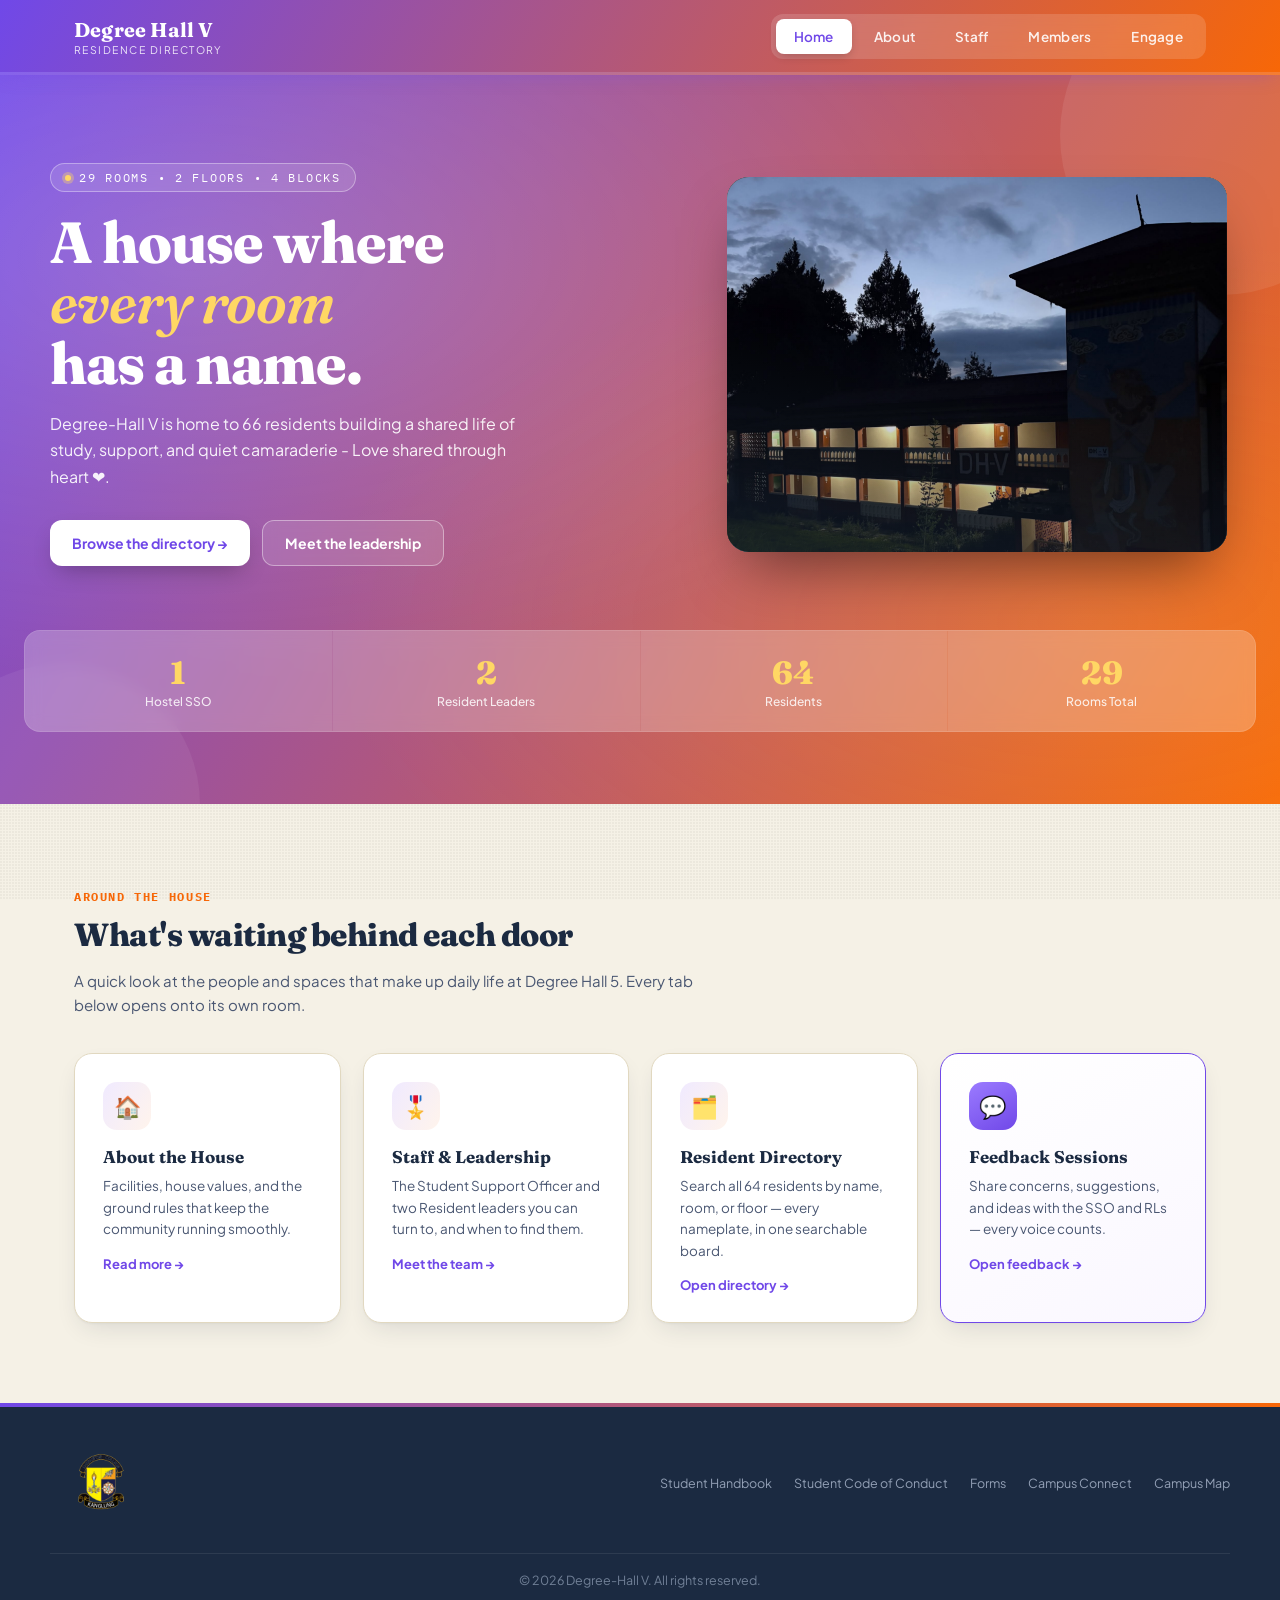
==== commit 408f3e1d: "update" ====
--- a/index.html
+++ b/index.html
@@ -58,8 +58,11 @@
     <img src="mass_cleaning.jpg" alt="Sherubtse College" class="hero-slide">
     <img src="dh-5.jpg" alt="Sherubtse College" class="hero-slide">
     <img src="football.jpg" alt="Sherubtse College" class="hero-slide">
+    <img src="home1.jpg" alt="Sherubtse College" class="hero-slide active">
+    <img src="yoga.jpg" alt="Sherubtse College" class="hero-slide active">
     <img src="welcom.jpg" alt="Sherubtse College" class="hero-slide">
     <img src="new_president.jpg" alt="Sherubtse College" class="hero-slide">
+    <img src="home.jpg" alt="Sherubtse College" class="hero-slide active">
     <img src="return.jpg" alt="Sherubtse College" class="hero-slide">
     <img src="orientation.jpg" alt="Sherubtse College" class="hero-slide">
   </div>
@@ -672,8 +675,8 @@
     { name:'Kalpana Rai', room:'6', course:'BSc in Physics', year:'Year 1', phone:'17744715', whatsapp:'97517744715', dob:'13 September 2005', passion:'Travelling | Games', quote:'Focus on being productive instead of busy.' },
     { name:'Pema Wangmo', room:'7', course:'BSc in Life Science', year:'Year 1', phone:'17913078', whatsapp:'97517913078', dob:'22 June 2004', passion:'Travelling', quote:'Don\'t wish it were easier. Wish you were better.' },
     { name:'Pema Tshomo', room:'7', course:'BSc in Life Science', year:'Year 1', phone:'77712847', whatsapp:'97577712847', dob:'19 December 2006', passion:'Dancing', quote:'Be yourself; everyone else is already taken.' },
-    { name:'Tshering Yangchen', room:'7', course:'BSc in Life Science', year:'Year 1', phone:'77634400', whatsapp:'97516169856', dob:'10 July 2007', passion:'Reading | Dancing', quote:'It always seems impossible until it\'s done.' },
-    { name:'Dorji Zangmo', room:'9', course:'BSc in Life Science', year:'Year 1', phone:'16169856', whatsapp:'97517713411', dob:'1 December 2006', passion:'esports and raising animals', quote:'Coexist with Passion.' },
+    { name:'Tshering Yangchen', room:'7', course:'BSc in Life Science', year:'Year 1', phone:'77634400', whatsapp:'97577634400', dob:'10 July 2007', passion:'Reading | Dancing', quote:'It always seems impossible until it\'s done.' },
+    { name:'Dorji Zangmo', room:'9', course:'BSc in Life Science', year:'Year 1', phone:'16169856', whatsapp:'97516169856', dob:'1 December 2006', passion:'esports and raising animals', quote:'Coexist with Passion.' },
     { name:'Tshewang Choden', room:'9', course:'BSc in Life Science', year:'Year 1', phone:'17467085', whatsapp:'97517467085', dob:'18 June 2006', passion:'Playing Games', quote:'Do one thing daily that scares you.' },
     { name:'Pema Lhaden', room:'9', course:'BSc in Physics', year:'Year 1', phone:'77712744', whatsapp:'97577712744', dob:'4 November 2004', passion:'Reading', quote:'Happiness is a choice.' },
     { name:'Tshelthrim Lhamo', room:'10', course:'BSc in Chemistry', year:'Year 1', phone:'17768517', whatsapp:'97517768517', dob:'22 October 2007', passion:'Online Gaming', quote:' Go along with the flow 😘' },
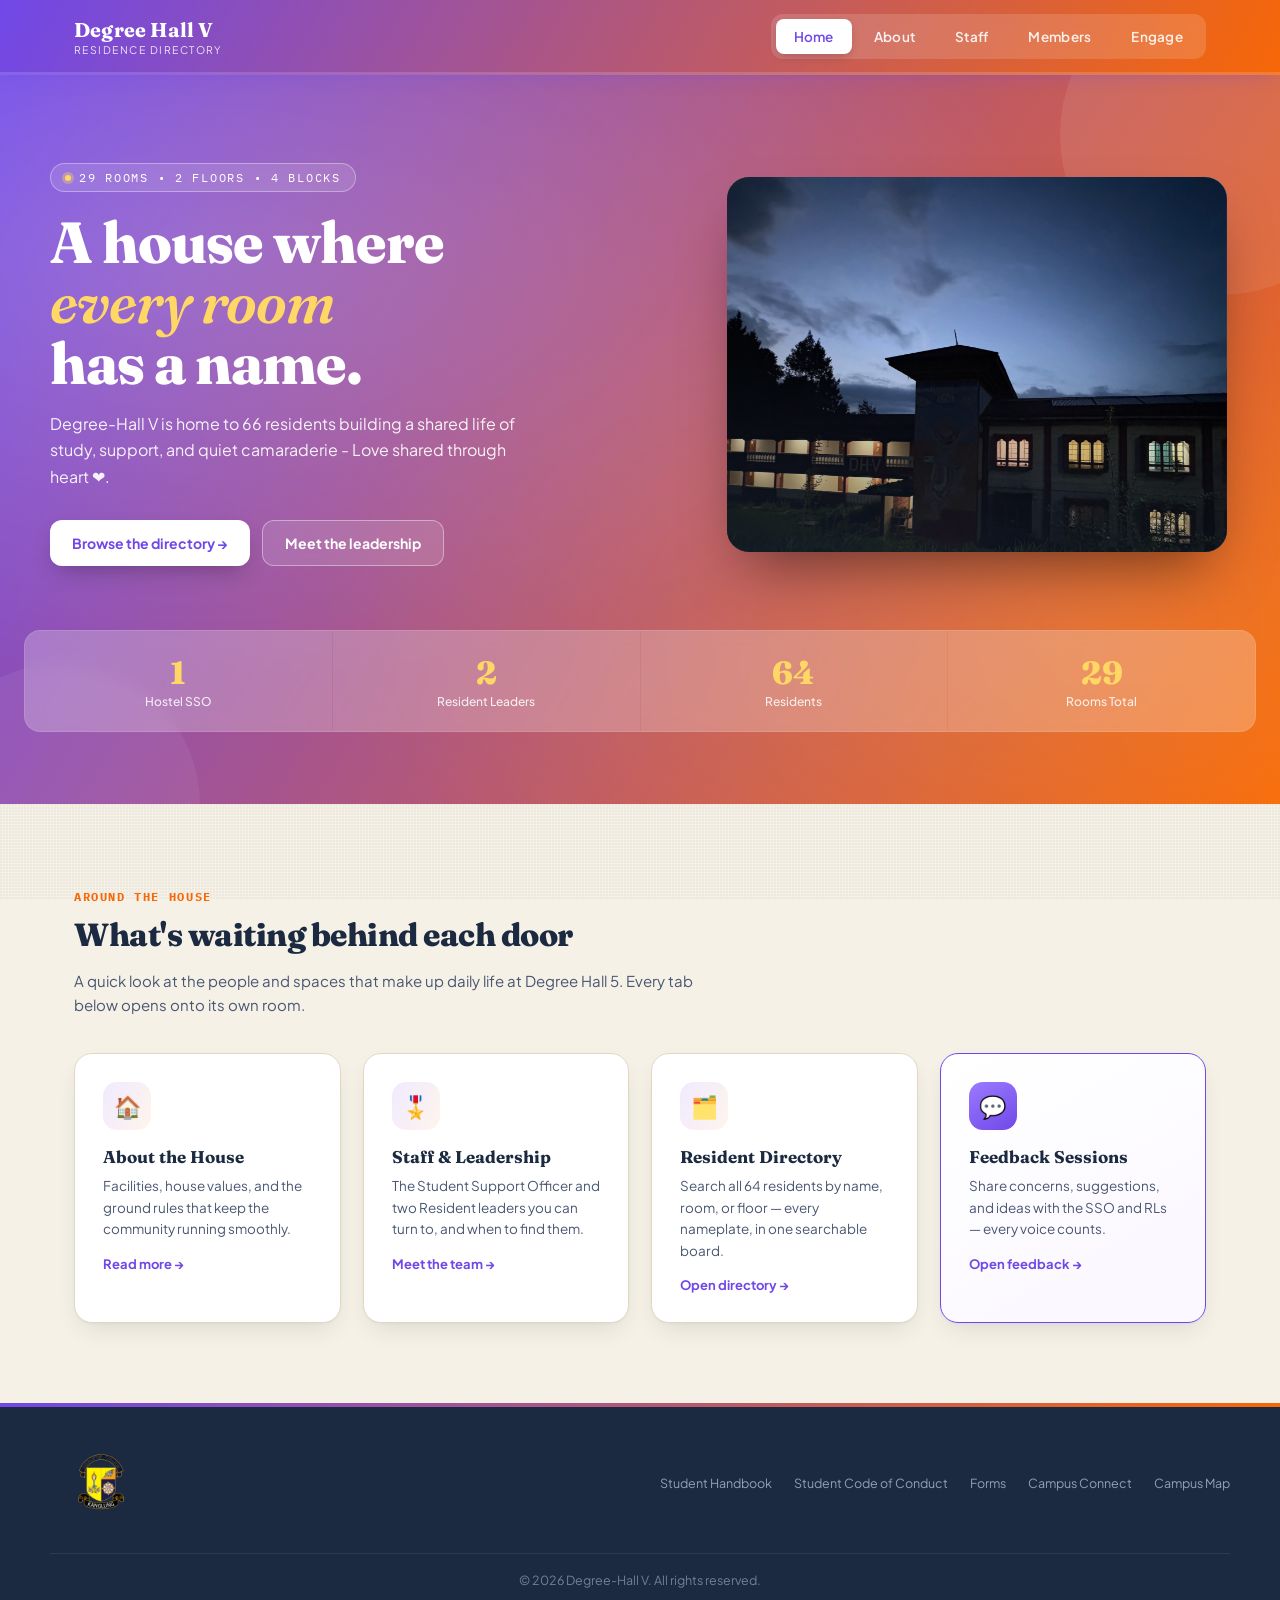
==== commit 79c6732d: "update2" ====
--- a/index.html
+++ b/index.html
@@ -58,11 +58,10 @@
     <img src="mass_cleaning.jpg" alt="Sherubtse College" class="hero-slide">
     <img src="dh-5.jpg" alt="Sherubtse College" class="hero-slide">
     <img src="football.jpg" alt="Sherubtse College" class="hero-slide">
-    <img src="home1.jpg" alt="Sherubtse College" class="hero-slide active">
     <img src="yoga.jpg" alt="Sherubtse College" class="hero-slide active">
     <img src="welcom.jpg" alt="Sherubtse College" class="hero-slide">
     <img src="new_president.jpg" alt="Sherubtse College" class="hero-slide">
-    <img src="home.jpg" alt="Sherubtse College" class="hero-slide active">
+    <img src="home1.jpg" alt="Sherubtse College" class="hero-slide active">
     <img src="return.jpg" alt="Sherubtse College" class="hero-slide">
     <img src="orientation.jpg" alt="Sherubtse College" class="hero-slide">
   </div>
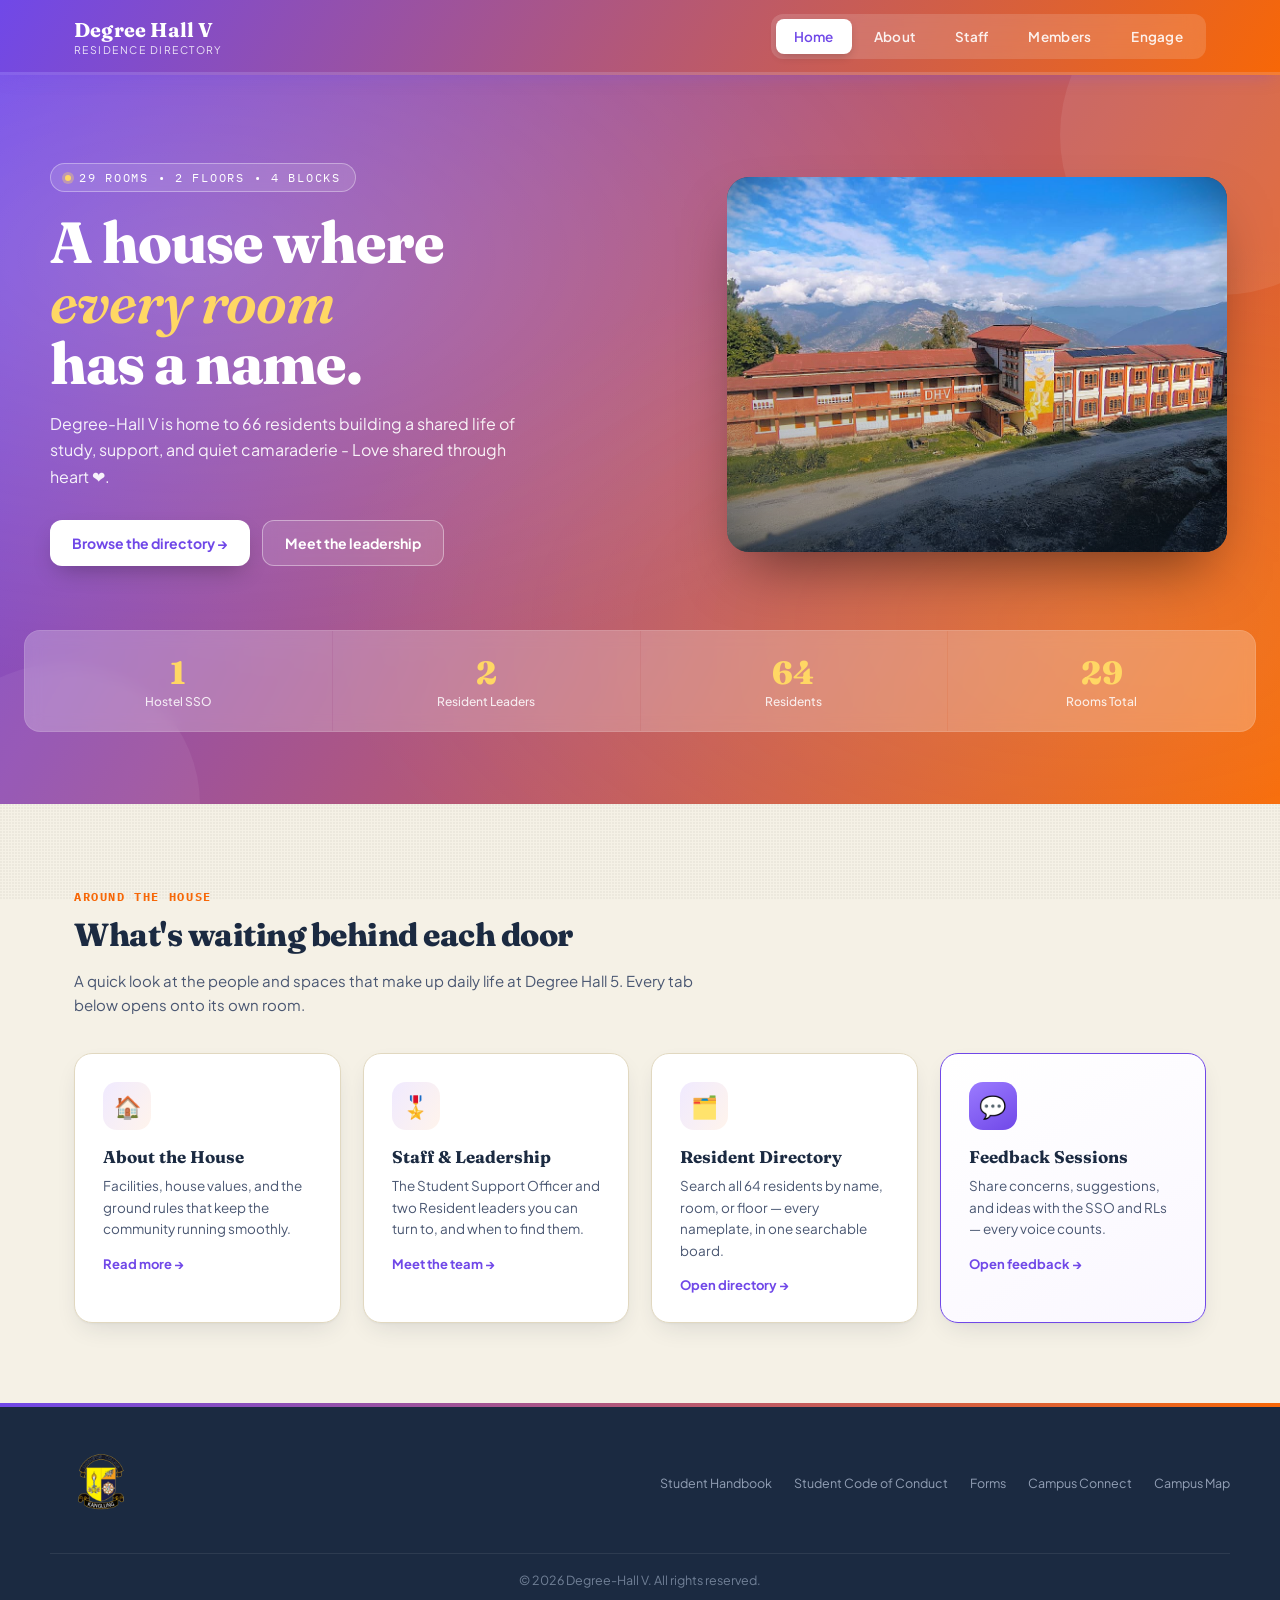
==== commit 80f10597: "update3" ====
--- a/index.html
+++ b/index.html
@@ -58,12 +58,13 @@
     <img src="mass_cleaning.jpg" alt="Sherubtse College" class="hero-slide">
     <img src="dh-5.jpg" alt="Sherubtse College" class="hero-slide">
     <img src="football.jpg" alt="Sherubtse College" class="hero-slide">
-    <img src="yoga.jpg" alt="Sherubtse College" class="hero-slide active">
     <img src="welcom.jpg" alt="Sherubtse College" class="hero-slide">
     <img src="new_president.jpg" alt="Sherubtse College" class="hero-slide">
-    <img src="home1.jpg" alt="Sherubtse College" class="hero-slide active">
+    <img src="home1.jpg" alt="Sherubtse College" class="hero-slide">
     <img src="return.jpg" alt="Sherubtse College" class="hero-slide">
     <img src="orientation.jpg" alt="Sherubtse College" class="hero-slide">
+    <img src="yoga.jpg" alt="Sherubtse College" class="hero-slide">
+    <img src="home.jpg" alt="Sherubtse College" class="hero-slide">
   </div>
 </div>
     </div>
@@ -568,7 +569,7 @@
   /* ---------- HERO VERTICAL SLIDESHOW ---------- */
   const heroSlides = document.querySelectorAll("#hero-slideshow .hero-slide");
   let heroIndex = 0;
-  const DISPLAY_TIME = 3000;
+  const DISPLAY_TIME = 2000;
   const SLIDE_TIME = 400;
 
   function nextHeroSlide() {
--- a/styles.css
+++ b/styles.css
@@ -123,7 +123,7 @@
   .hero::before{
     content:''; position:absolute; top:-100px; right:-100px;
     width:320px; height:320px; background:rgba(255,255,255,.08); border-radius:50%;
-    animation:float 8s ease-in-out infinite;
+    animation:float 5s ease-in-out infinite;
   }
   .hero::after{
     content:''; position:absolute; bottom:-140px; left:-80px;
